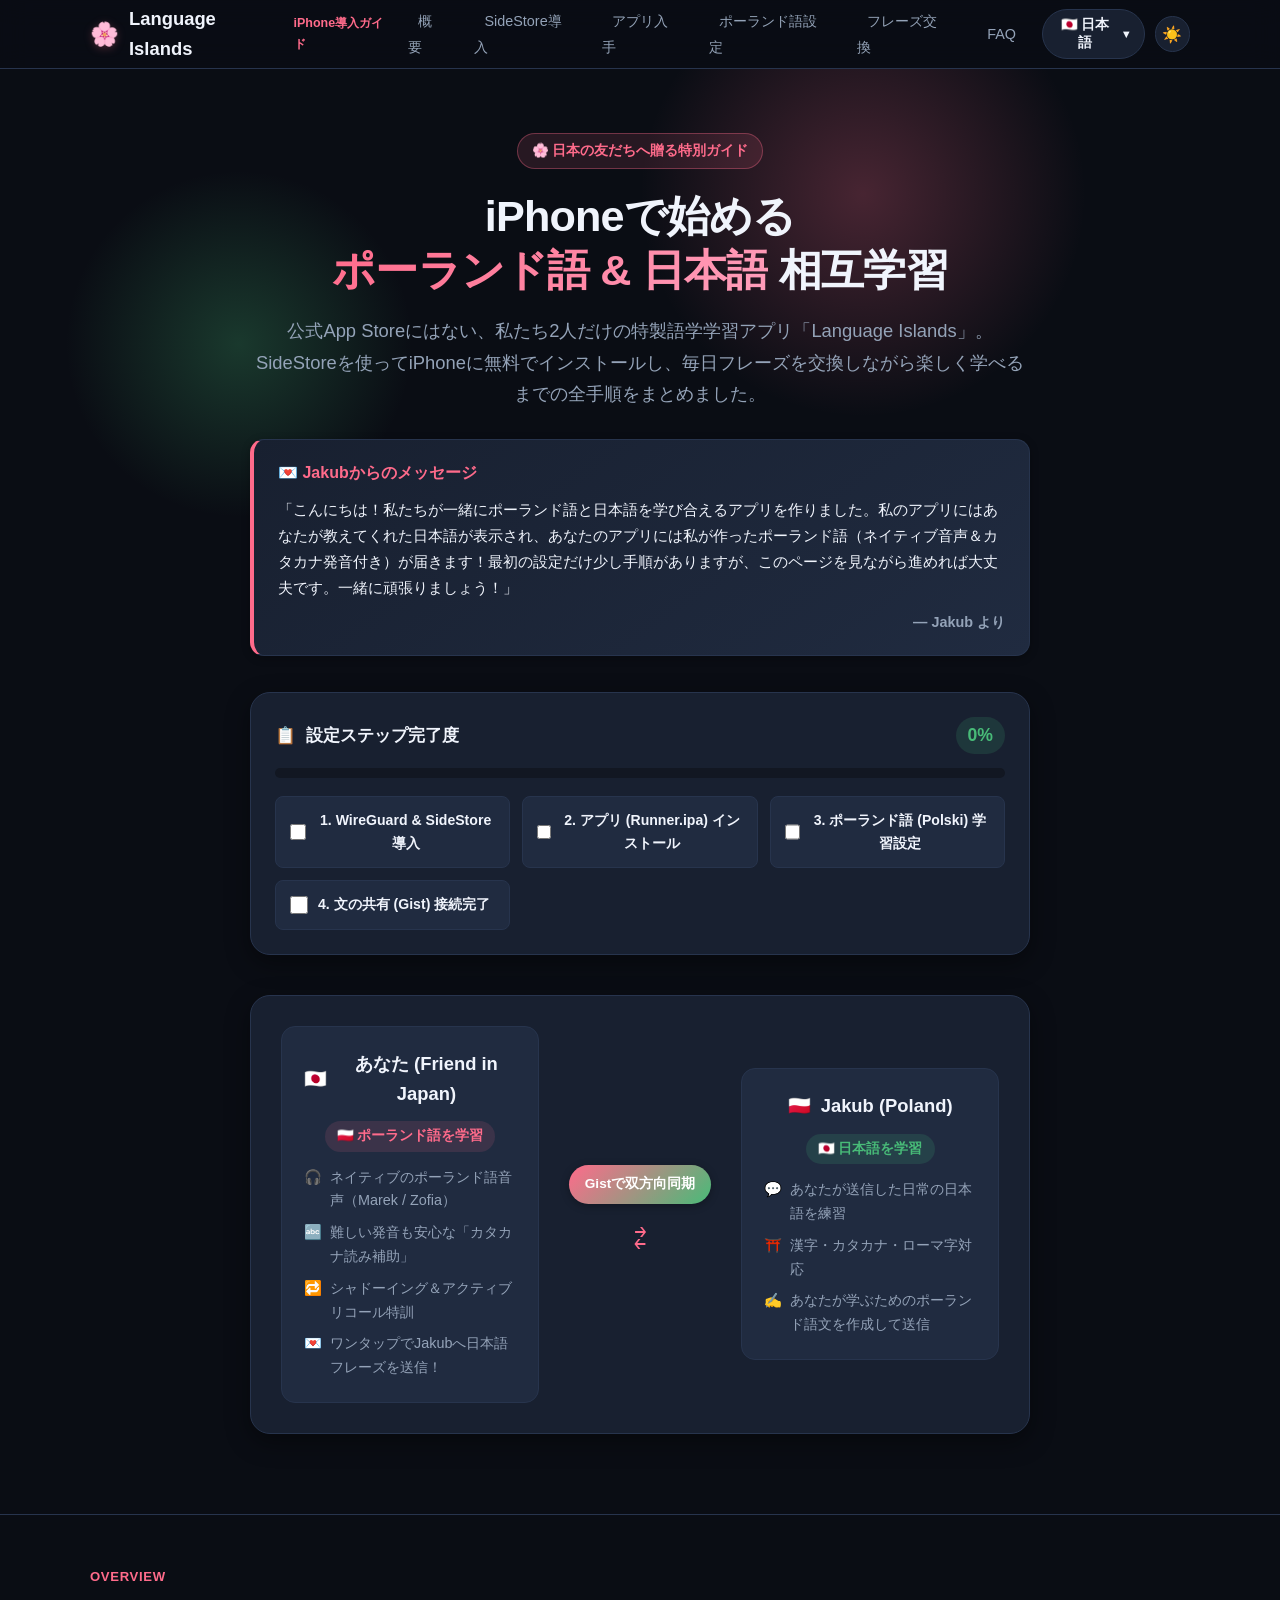
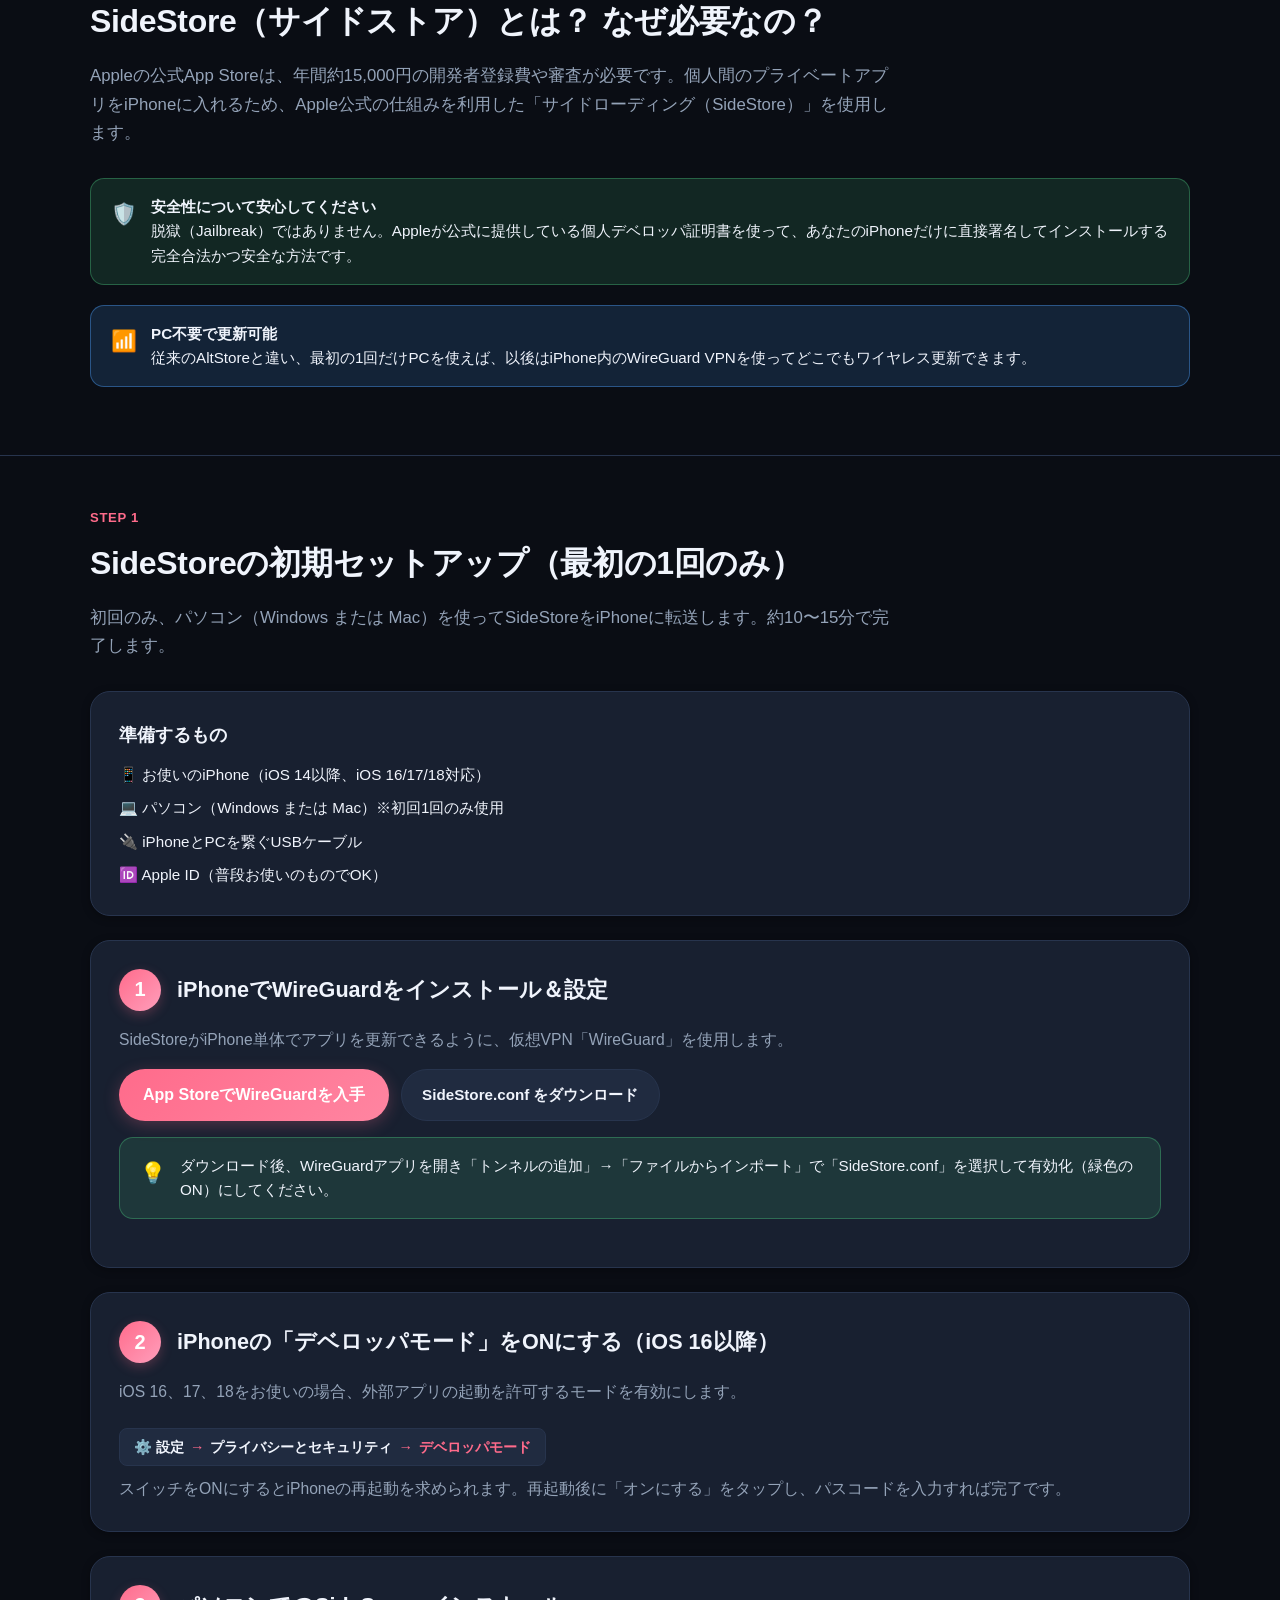
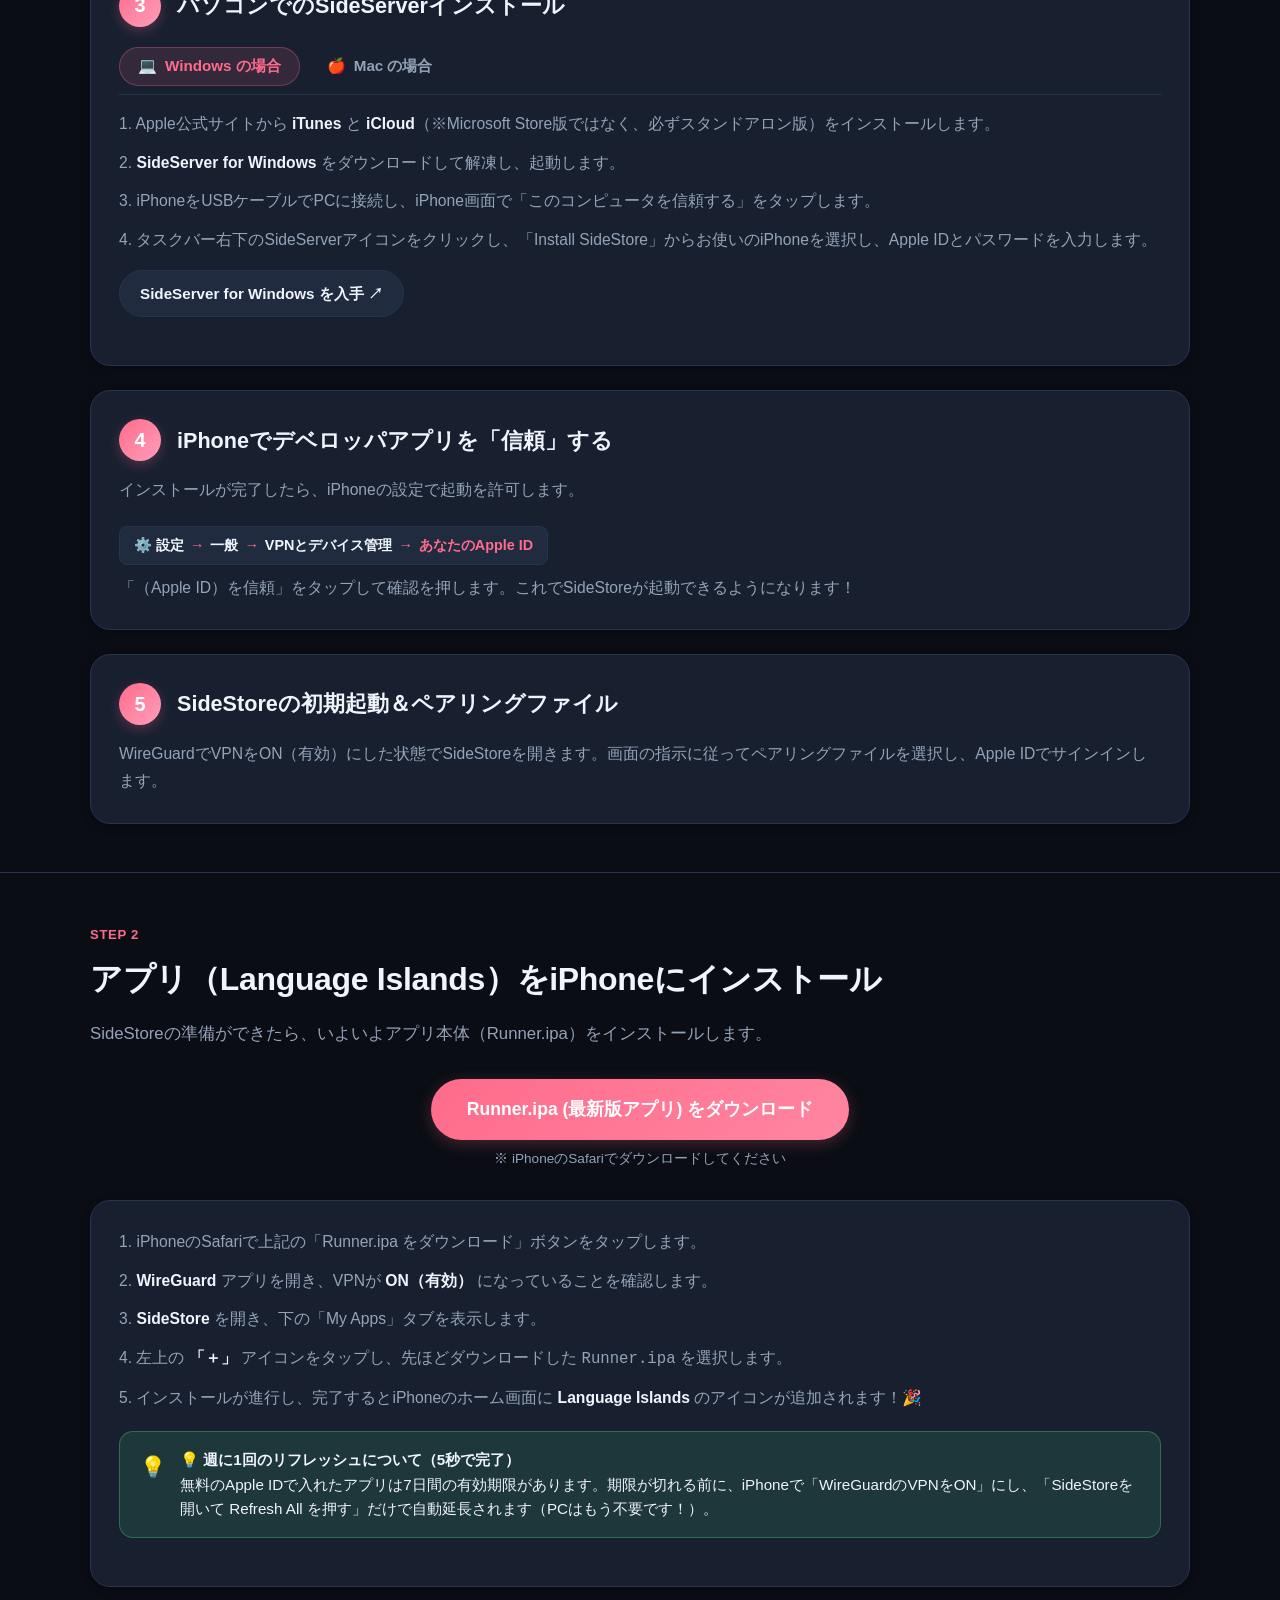
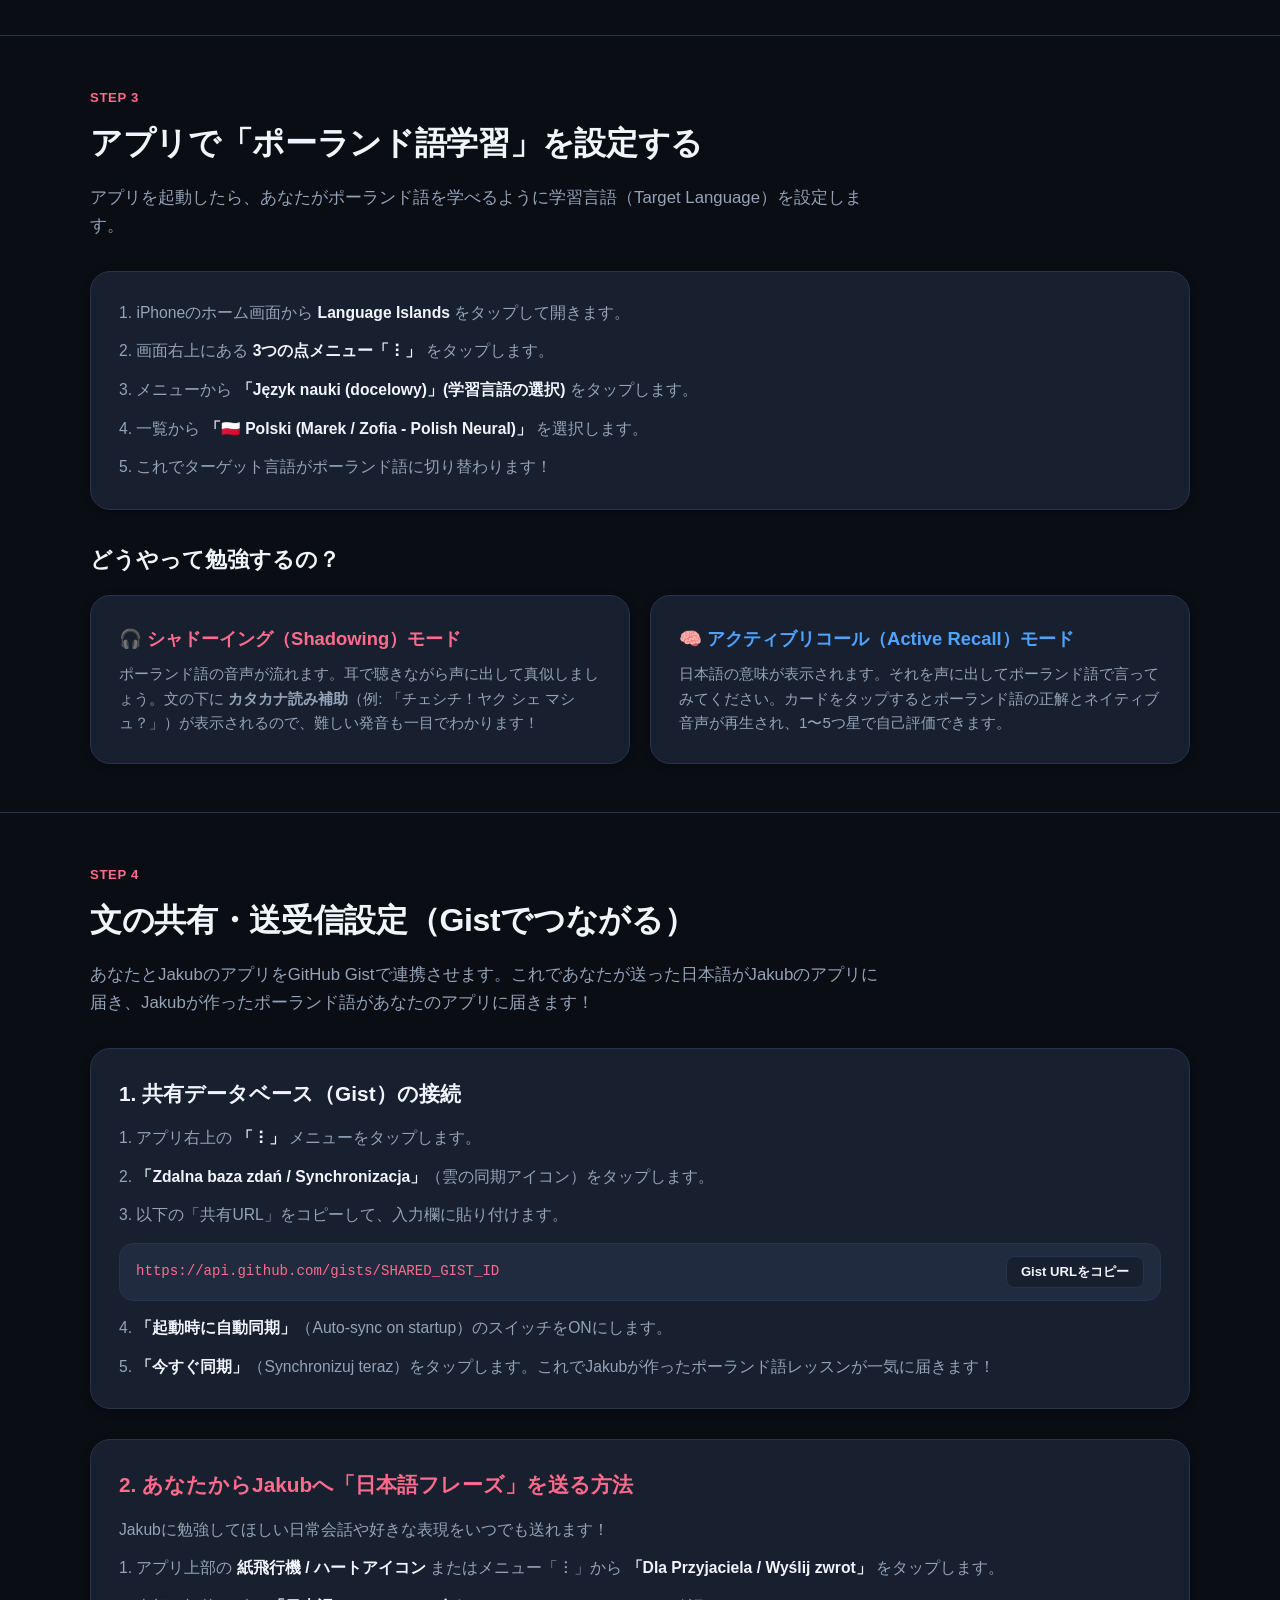
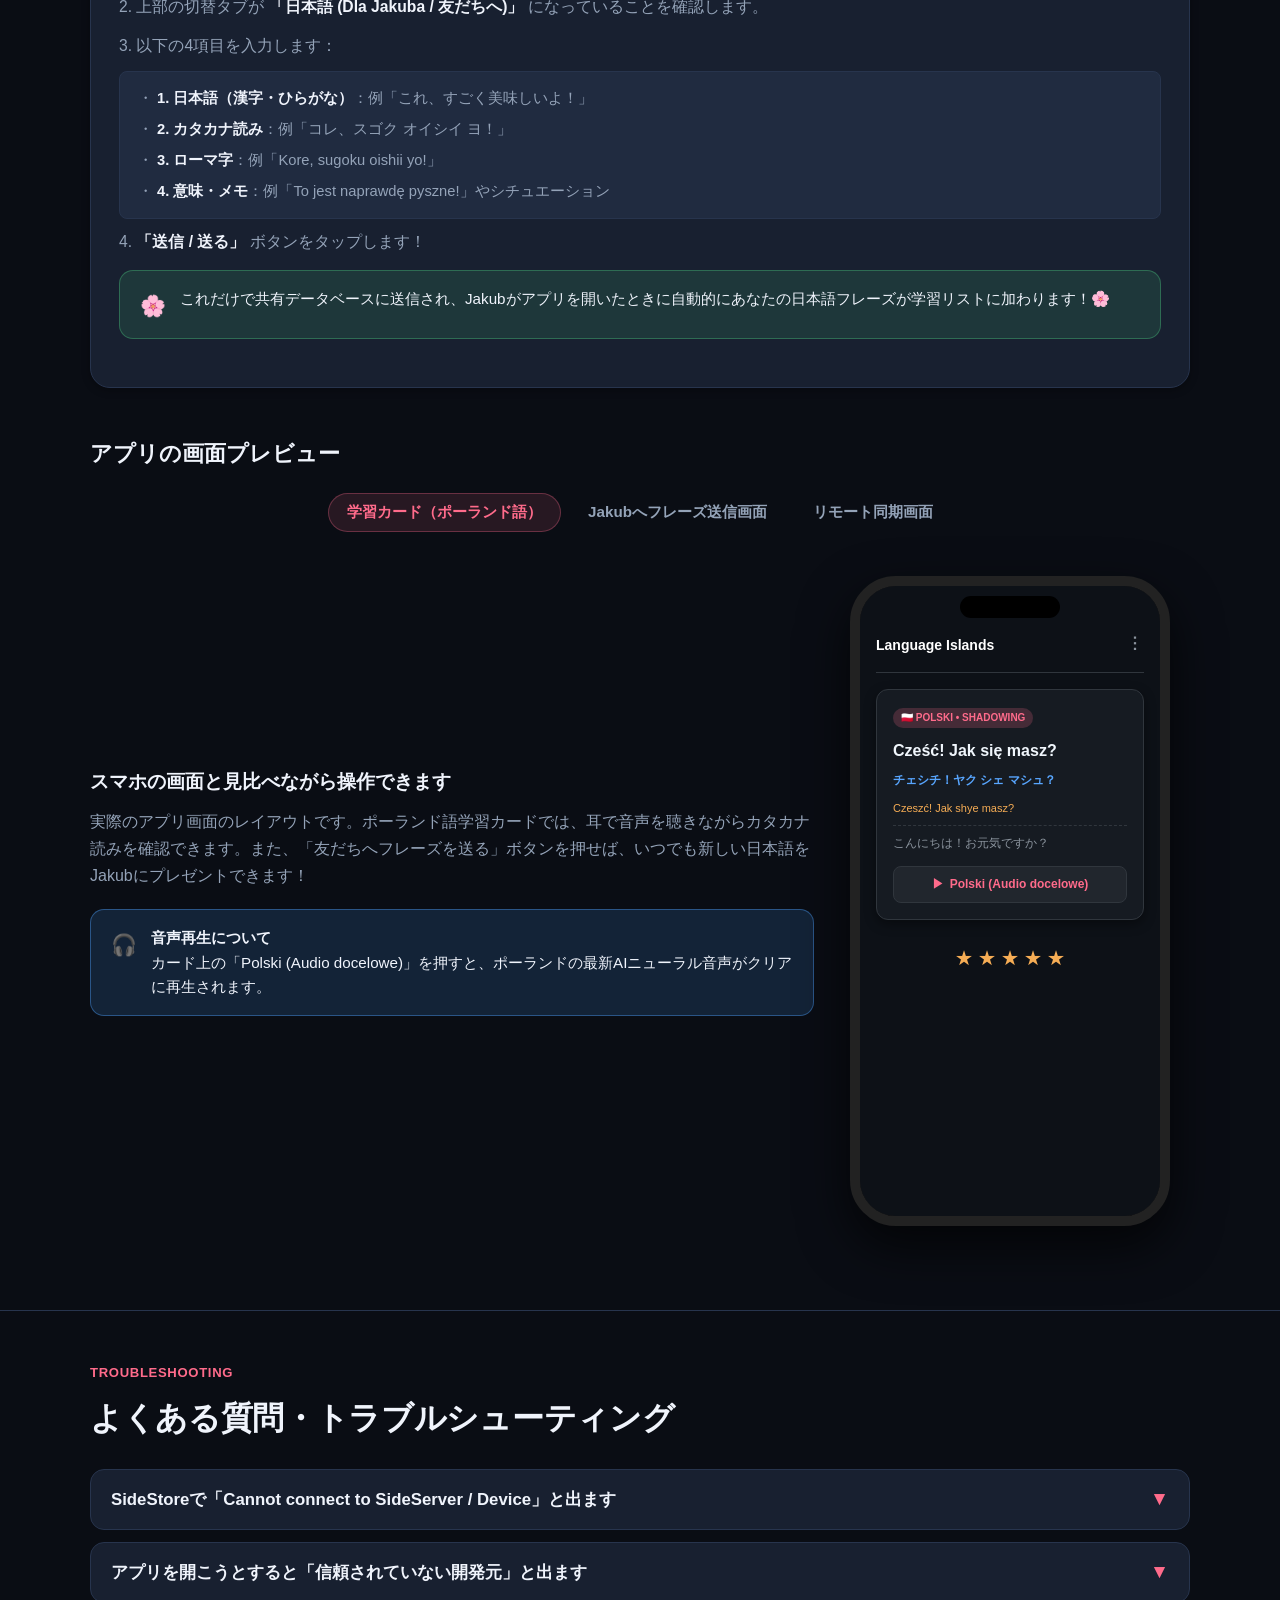
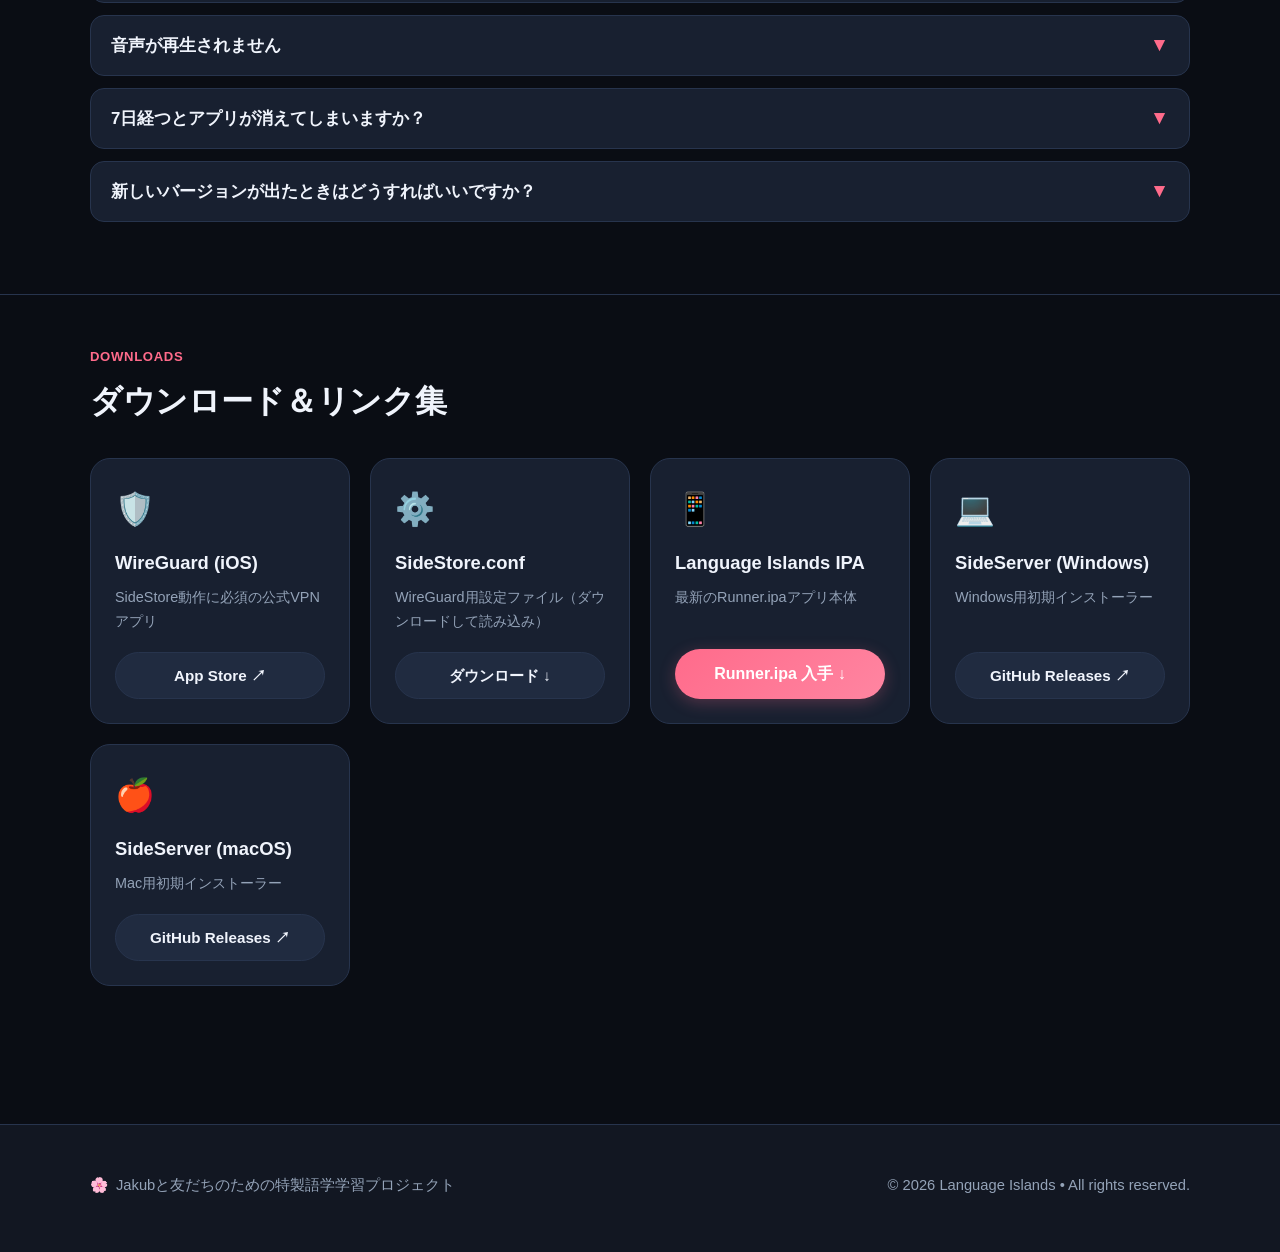
==== index.html @ 3892afa1 "docs: strona GitHub Pages z instrukcja iPhone i SideStore" ====
<!DOCTYPE html>
<html lang="ja" data-theme="dark">
<head>
  <meta charset="UTF-8">
  <meta name="viewport" content="width=device-width, initial-scale=1.0, maximum-scale=5.0">
  <title>Language Islands • iPhone Installation & Language Exchange Guide</title>
  <meta name="description" content="Guide for installing Language Islands on iPhone via SideStore, configuring Polish learning mode, and exchanging daily phrases between Japan and Poland.">
  <meta name="apple-mobile-web-app-capable" content="yes">
  <meta name="apple-mobile-web-app-status-bar-style" content="black-translucent">
  <meta name="theme-color" content="#0a0d14">
  <link rel="icon" href="data:image/svg+xml,<svg xmlns=%22http://www.w3.org/2000/svg%22 viewBox=%220 0 100 100%22><text y=%22.9em%22 font-size=%2290%22>🌸</text></svg>">
  <link rel="stylesheet" href="styles.css">
</head>
<body>

  <!-- Top Sticky Navigation Bar -->
  <header class="navbar">
    <div class="container nav-container">
      <a href="#" class="nav-brand">
        <span class="brand-icon">🌸</span>
        <span data-i18n="navBrand">Language Islands</span>
        <span class="brand-sub" data-i18n="navSub">iPhone導入ガイド</span>
      </a>

      <!-- Desktop Nav Links -->
      <nav>
        <ul class="nav-links" id="navLinks">
          <li><a href="#overview" data-i18n="navWhy">概要</a></li>
          <li><a href="#sidestore" data-i18n="navSideStore">SideStore導入</a></li>
          <li><a href="#app-install" data-i18n="navAppInstall">アプリ入手</a></li>
          <li><a href="#polish-config" data-i18n="navPolishConfig">ポーランド語設定</a></li>
          <li><a href="#exchange" data-i18n="navExchange">フレーズ交換</a></li>
          <li><a href="#faq" data-i18n="navFaq">FAQ</a></li>
        </ul>
      </nav>

      <!-- Language & Theme Controls -->
      <div class="nav-controls">
        <div class="lang-selector">
          <button class="lang-btn" id="langBtn" aria-label="Select Language">
            <span id="currentLangLabel">🇯🇵 日本語</span>
            <span style="font-size: 0.7rem;">▼</span>
          </button>
          <ul class="lang-dropdown" id="langDropdown">
            <li><button type="button" class="lang-opt selected" data-lang="ja">🇯🇵 日本語</button></li>
            <li><button type="button" class="lang-opt" data-lang="en">🇬🇧 English</button></li>
            <li><button type="button" class="lang-opt" data-lang="pl">🇵🇱 Polski</button></li>
          </ul>
        </div>

        <button class="theme-btn" id="themeToggle" aria-label="Toggle Dark / Light Theme" title="Switch Theme">
          ☀️
        </button>

        <button class="mobile-nav-toggle" id="mobileNavToggle" aria-label="Open Navigation Menu">
          ☰
        </button>
      </div>
    </div>
  </header>

  <main>
    <!-- Hero Section -->
    <section class="hero">
      <div class="hero-glow"></div>
      <div class="hero-glow-alt"></div>
      <div class="container hero-content">
        <div class="hero-badge" data-i18n="heroBadge">
          🌸 日本の友だちへ贈る特別ガイド
        </div>
        <h1 class="hero-title" data-i18n="heroTitle">
          iPhoneで始める<br><span class="highlight">ポーランド語 & 日本語</span> 相互学習
        </h1>
        <p class="hero-description" data-i18n="heroDesc">
          公式App Storeにはない、私たち2人だけの特製語学学習アプリ「Language Islands」。SideStoreを使ってiPhoneに無料でインストールし、毎日フレーズを交換しながら楽しく学べるまでの全手順をまとめました。
        </p>

        <!-- Personal Greeting Letter -->
        <div class="personal-letter">
          <div class="letter-header" data-i18n="letterHeader">
            💌 Jakubからのメッセージ
          </div>
          <div class="letter-body" data-i18n="letterBody">
            「こんにちは！私たちが一緒にポーランド語と日本語を学び合えるアプリを作りました。私のアプリにはあなたが教えてくれた日本語が表示され、あなたのアプリには私が作ったポーランド語（ネイティブ音声＆カタカナ発音付き）が届きます！最初の設定だけ少し手順がありますが、このページを見ながら進めれば大丈夫です。一緒に頑張りましょう！」
          </div>
          <div class="letter-sign" data-i18n="letterSign">
            — Jakub より
          </div>
        </div>

        <!-- Interactive Setup Checklist Progress -->
        <div class="progress-card">
          <div class="progress-header">
            <div class="progress-title">
              <span>📋</span>
              <span data-i18n="progressTitle">設定ステップ完了度</span>
            </div>
            <div class="progress-pct" id="progressPct">0%</div>
          </div>
          <div class="progress-track">
            <div class="progress-bar" id="progressBar"></div>
          </div>
          <div class="checklist">
            <label class="checklist-item">
              <input type="checkbox" id="check1">
              <span class="checklist-label" data-i18n="step1Check">1. WireGuard & SideStore 導入</span>
            </label>
            <label class="checklist-item">
              <input type="checkbox" id="check2">
              <span class="checklist-label" data-i18n="step2Check">2. アプリ (Runner.ipa) インストール</span>
            </label>
            <label class="checklist-item">
              <input type="checkbox" id="check3">
              <span class="checklist-label" data-i18n="step3Check">3. ポーランド語 (Polski) 学習設定</span>
            </label>
            <label class="checklist-item">
              <input type="checkbox" id="check4">
              <span class="checklist-label" data-i18n="step4Check">4. 文の共有 (Gist) 接続完了</span>
            </label>
          </div>
        </div>

        <!-- Two-Way Architecture Diagram -->
        <div class="two-way-box">
          <div class="two-way-side">
            <div class="side-header">
              <span>🇯🇵</span>
              <span data-i18n="twoWayFriendTitle">あなた (Friend in Japan)</span>
            </div>
            <div class="side-target" data-i18n="twoWayFriendTarget">🇵🇱 ポーランド語を学習</div>
            <ul class="side-features">
              <li><span>🎧</span> <span data-i18n="twoWayFriendF1">ネイティブのポーランド語音声（Marek / Zofia）</span></li>
              <li><span>🔤</span> <span data-i18n="twoWayFriendF2">難しい発音も安心な「カタカナ読み補助」</span></li>
              <li><span>🔁</span> <span data-i18n="twoWayFriendF3">シャドーイング＆アクティブリコール特訓</span></li>
              <li><span>💌</span> <span data-i18n="twoWayFriendF4">ワンタップでJakubへ日本語フレーズを送信！</span></li>
            </ul>
          </div>

          <div class="two-way-center">
            <div class="sync-badge" data-i18n="twoWayCenterBadge">Gistで双方向同期</div>
            <div class="sync-arrow">⇄</div>
          </div>

          <div class="two-way-side">
            <div class="side-header">
              <span>🇵🇱</span>
              <span data-i18n="twoWayJakubTitle">Jakub (Poland)</span>
            </div>
            <div class="side-target green" data-i18n="twoWayJakubTarget">🇯🇵 日本語を学習</div>
            <ul class="side-features">
              <li><span>💬</span> <span data-i18n="twoWayJakubF1">あなたが送信した日常の日本語を練習</span></li>
              <li><span>⛩️</span> <span data-i18n="twoWayJakubF2">漢字・カタカナ・ローマ字対応</span></li>
              <li><span>✍️</span> <span data-i18n="twoWayJakubF3">あなたが学ぶためのポーランド語文を作成して送信</span></li>
            </ul>
          </div>
        </div>
      </div>
    </section>

    <!-- Section 1: Overview & Why SideStore -->
    <section class="guide-section" id="overview">
      <div class="container">
        <div class="section-tag" data-i18n="sec1Tag">OVERVIEW</div>
        <h2 class="section-title" data-i18n="sec1Title">SideStore（サイドストア）とは？ なぜ必要なの？</h2>
        <p class="section-intro" data-i18n="sec1Desc">
          Appleの公式App Storeは、年間約15,000円の開発者登録費や審査が必要です。個人間のプライベートアプリをiPhoneに入れるため、Apple公式の仕組みを利用した「サイドローディング（SideStore）」を使用します。
        </p>

        <div class="callout callout-tip">
          <div class="callout-icon">🛡️</div>
          <div>
            <strong data-i18n="sec1SafeTitle">安全性について安心してください</strong><br>
            <span data-i18n="sec1SafeBody">脱獄（Jailbreak）ではありません。Appleが公式に提供している個人デベロッパ証明書を使って、あなたのiPhoneだけに直接署名してインストールする完全合法かつ安全な方法です。</span>
          </div>
        </div>

        <div class="callout callout-note">
          <div class="callout-icon">📶</div>
          <div>
            <strong data-i18n="sec1Feature1Title">PC不要で更新可能</strong><br>
            <span data-i18n="sec1Feature1Desc">従来のAltStoreと違い、最初の1回だけPCを使えば、以後はiPhone内のWireGuard VPNを使ってどこでもワイヤレス更新できます。</span>
          </div>
        </div>
      </div>
    </section>

    <!-- Section 2: Step 1 - SideStore Installation -->
    <section class="guide-section" id="sidestore">
      <div class="container">
        <div class="section-tag" data-i18n="sec2Tag">STEP 1</div>
        <h2 class="section-title" data-i18n="sec2Title">SideStoreの初期セットアップ（最初の1回のみ）</h2>
        <p class="section-intro" data-i18n="sec2Desc">
          初回のみ、パソコン（Windows または Mac）を使ってSideStoreをiPhoneに転送します。約10〜15分で完了します。
        </p>

        <!-- Prerequisites -->
        <div class="step-card" style="margin-bottom: 24px;">
          <h3 style="font-size: 1.15rem; margin-bottom: 12px;" data-i18n="prepTitle">準備するもの</h3>
          <ul style="list-style: none; display: flex; flex-direction: column; gap: 8px; font-size: 0.95rem;">
            <li>📱 <span data-i18n="prepItem1">お使いのiPhone（iOS 14以降、iOS 16/17/18対応）</span></li>
            <li>💻 <span data-i18n="prepItem2">パソコン（Windows または Mac）※初回1回のみ使用</span></li>
            <li>🔌 <span data-i18n="prepItem3">iPhoneとPCを繋ぐUSBケーブル</span></li>
            <li>🆔 <span data-i18n="prepItem4">Apple ID（普段お使いのものでOK）</span></li>
          </ul>
        </div>

        <div class="steps-stack">
          <!-- Step 1.1: WireGuard -->
          <div class="step-card">
            <div class="step-card-header">
              <div class="step-number">1</div>
              <div class="step-card-title" data-i18n="step11Title">iPhoneでWireGuardをインストール＆設定</div>
            </div>
            <div class="step-card-body">
              <p data-i18n="step11Desc">SideStoreがiPhone単体でアプリを更新できるように、仮想VPN「WireGuard」を使用します。</p>
              
              <div class="btn-group">
                <a href="https://apps.apple.com/app/wireguard/id1451114298" target="_blank" rel="noopener" class="btn-primary" data-i18n="wireguardAppStoreBtn">
                  App StoreでWireGuardを入手 ↗
                </a>
                <a href="https://github.com/SideStore/SideStore/releases/latest/download/SideStore.conf" download class="btn-secondary" data-i18n="downloadConfBtn">
                  SideStore.conf をダウンロード ↓
                </a>
              </div>

              <div class="callout callout-tip" style="margin-top: 14px;">
                <div class="callout-icon">💡</div>
                <div data-i18n="wireguardNote">
                  ダウンロード後、WireGuardアプリを開き「トンネルの追加」→「ファイルからインポート」で「SideStore.conf」を選択して有効化（緑色のON）にしてください。
                </div>
              </div>
            </div>
          </div>

          <!-- Step 1.2: Developer Mode -->
          <div class="step-card">
            <div class="step-card-header">
              <div class="step-number">2</div>
              <div class="step-card-title" data-i18n="step12Title">iPhoneの「デベロッパモード」をONにする（iOS 16以降）</div>
            </div>
            <div class="step-card-body">
              <p data-i18n="step12Desc">iOS 16、17、18をお使いの場合、外部アプリの起動を許可するモードを有効にします。</p>
              <div class="ios-path">
                <span>⚙️ 設定</span>
                <span class="arrow">→</span>
                <span>プライバシーとセキュリティ</span>
                <span class="arrow">→</span>
                <span style="color: var(--sakura);">デベロッパモード</span>
              </div>
              <p data-i18n="devModeNote">スイッチをONにするとiPhoneの再起動を求められます。再起動後に「オンにする」をタップし、パスコードを入力すれば完了です。</p>
            </div>
          </div>

          <!-- Step 1.3: SideServer on PC/Mac -->
          <div class="step-card">
            <div class="step-card-header">
              <div class="step-number">3</div>
              <div class="step-card-title" data-i18n="step13Title">パソコンでのSideServerインストール</div>
            </div>
            <div class="step-card-body">
              <div class="tab-container">
                <div class="tab-nav">
                  <button class="tab-btn active" data-tab="tabWin">
                    💻 <span data-i18n="winTab">Windows の場合</span>
                  </button>
                  <button class="tab-btn" data-tab="tabMac">
                    🍎 <span data-i18n="macTab">Mac の場合</span>
                  </button>
                </div>

                <!-- Windows Instructions -->
                <div class="tab-content active" id="tabWin">
                  <p data-i18n="winStep1">1. Apple公式サイトから <strong>iTunes</strong> と <strong>iCloud</strong>（※Microsoft Store版ではなく、必ずスタンドアロン版）をインストールします。</p>
                  <p data-i18n="winStep2">2. <strong>SideServer for Windows</strong> をダウンロードして解凍し、起動します。</p>
                  <p data-i18n="winStep3">3. iPhoneをUSBケーブルでPCに接続し、iPhone画面で「このコンピュータを信頼する」をタップします。</p>
                  <p data-i18n="winStep4">4. タスクバー右下のSideServerアイコンをクリックし、「Install SideStore」からお使いのiPhoneを選択し、Apple IDとパスワードを入力します。</p>
                  
                  <div class="btn-group">
                    <a href="https://github.com/SideStore/SideServer-Windows/releases/latest" target="_blank" rel="noopener" class="btn-secondary">
                      SideServer for Windows を入手 ↗
                    </a>
                  </div>
                </div>

                <!-- Mac Instructions -->
                <div class="tab-content" id="tabMac">
                  <p data-i18n="macStep1">1. <strong>SideServer for macOS</strong> をダウンロードし、「アプリケーション」フォルダへ移動します。</p>
                  <p data-i18n="macStep2">2. SideServerを起動し、メニューバーのアイコンをクリックします。</p>
                  <p data-i18n="macStep3">3. iPhoneをケーブルでMacに接続し、Finderで「信頼」をクリックします。</p>
                  <p data-i18n="macStep4">4. SideServerメニューから「Install SideStore」を選択し、Apple IDを入力します。</p>

                  <div class="btn-group">
                    <a href="https://github.com/SideStore/SideServer/releases/latest" target="_blank" rel="noopener" class="btn-secondary">
                      SideServer for macOS を入手 ↗
                    </a>
                  </div>
                </div>
              </div>
            </div>
          </div>

          <!-- Step 1.4: Trust Developer Certificate -->
          <div class="step-card">
            <div class="step-card-header">
              <div class="step-number">4</div>
              <div class="step-card-title" data-i18n="step14Title">iPhoneでデベロッパアプリを「信頼」する</div>
            </div>
            <div class="step-card-body">
              <p>インストールが完了したら、iPhoneの設定で起動を許可します。</p>
              <div class="ios-path">
                <span>⚙️ 設定</span>
                <span class="arrow">→</span>
                <span>一般</span>
                <span class="arrow">→</span>
                <span>VPNとデバイス管理</span>
                <span class="arrow">→</span>
                <span style="color: var(--sakura);">あなたのApple ID</span>
              </div>
              <p data-i18n="trustNote">「（Apple ID）を信頼」をタップして確認を押します。これでSideStoreが起動できるようになります！</p>
            </div>
          </div>

          <!-- Step 1.5: First Launch & Pairing File -->
          <div class="step-card">
            <div class="step-card-header">
              <div class="step-number">5</div>
              <div class="step-card-title" data-i18n="step15Title">SideStoreの初期起動＆ペアリングファイル</div>
            </div>
            <div class="step-card-body">
              <p data-i18n="step15Desc">WireGuardでVPNをON（有効）にした状態でSideStoreを開きます。画面の指示に従ってペアリングファイルを選択し、Apple IDでサインインします。</p>
            </div>
          </div>
        </div>
      </div>
    </section>

    <!-- Section 3: Step 2 - Install Language Islands App -->
    <section class="guide-section" id="app-install">
      <div class="container">
        <div class="section-tag" data-i18n="sec3Tag">STEP 2</div>
        <h2 class="section-title" data-i18n="sec3Title">アプリ（Language Islands）をiPhoneにインストール</h2>
        <p class="section-intro" data-i18n="sec3Desc">
          SideStoreの準備ができたら、いよいよアプリ本体（Runner.ipa）をインストールします。
        </p>

        <!-- Direct Download Button for IPA -->
        <div style="text-align: center; margin: 30px 0;">
          <a href="https://github.com/Sliskislimak/language_islands_app/releases/latest" target="_blank" rel="noopener" class="btn-primary" style="font-size: 1.1rem; padding: 16px 36px;" data-i18n="downloadIpaBtn">
            Runner.ipa (最新版アプリ) をダウンロード ↓
          </a>
          <p style="font-size: 0.85rem; color: var(--text-muted); margin-top: 8px;">
            ※ iPhoneのSafariでダウンロードしてください
          </p>
        </div>

        <div class="step-card">
          <div class="step-card-body">
            <p data-i18n="appInstallStep1">1. iPhoneのSafariで上記の「Runner.ipa をダウンロード」ボタンをタップします。</p>
            <p data-i18n="appInstallStep2">2. <strong>WireGuard</strong> アプリを開き、VPNが <strong>ON（有効）</strong> になっていることを確認します。</p>
            <p data-i18n="appInstallStep3">3. <strong>SideStore</strong> を開き、下の「My Apps」タブを表示します。</p>
            <p data-i18n="appInstallStep4">4. 左上の <strong>「＋」</strong> アイコンをタップし、先ほどダウンロードした <code>Runner.ipa</code> を選択します。</p>
            <p data-i18n="appInstallStep5">5. インストールが進行し、完了するとiPhoneのホーム画面に <strong>Language Islands</strong> のアイコンが追加されます！🎉</p>

            <div class="callout callout-tip" style="margin-top: 20px;">
              <div class="callout-icon">💡</div>
              <div>
                <strong data-i18n="weeklyRefreshTitle">💡 週に1回のリフレッシュについて（5秒で完了）</strong><br>
                <span data-i18n="weeklyRefreshDesc">無料のApple IDで入れたアプリは7日間の有効期限があります。期限が切れる前に、iPhoneで「WireGuardのVPNをON」にし、「SideStoreを開いて Refresh All を押す」だけで自動延長されます（PCはもう不要です！）。</span>
              </div>
            </div>
          </div>
        </div>
      </div>
    </section>

    <!-- Section 4: Step 3 - Configure Polish Learning -->
    <section class="guide-section" id="polish-config">
      <div class="container">
        <div class="section-tag" data-i18n="sec4Tag">STEP 3</div>
        <h2 class="section-title" data-i18n="sec4Title">アプリで「ポーランド語学習」を設定する</h2>
        <p class="section-intro" data-i18n="sec4Desc">
          アプリを起動したら、あなたがポーランド語を学べるように学習言語（Target Language）を設定します。
        </p>

        <div class="step-card" style="margin-bottom: 24px;">
          <div class="step-card-body">
            <p data-i18n="polishStep1">1. iPhoneのホーム画面から <strong>Language Islands</strong> をタップして開きます。</p>
            <p data-i18n="polishStep2">2. 画面右上にある <strong>3つの点メニュー「︙」</strong> をタップします。</p>
            <p data-i18n="polishStep3">3. メニューから <strong>「Język nauki (docelowy)」(学習言語の選択)</strong> をタップします。</p>
            <p data-i18n="polishStep4">4. 一覧から <strong>「🇵🇱 Polski (Marek / Zofia - Polish Neural)」</strong> を選択します。</p>
            <p data-i18n="polishStep5">5. これでターゲット言語がポーランド語に切り替わります！</p>
          </div>
        </div>

        <h3 style="font-size: 1.4rem; font-weight: 700; margin: 32px 0 16px;" data-i18n="practiceHowToTitle">どうやって勉強するの？</h3>
        <div style="display: grid; grid-template-columns: repeat(auto-fit, minmax(280px, 1fr)); gap: 20px;">
          <div class="step-card">
            <h4 style="font-size: 1.15rem; margin-bottom: 8px; color: var(--sakura);" data-i18n="shadowingTitle">
              🎧 シャドーイング（Shadowing）モード
            </h4>
            <p style="font-size: 0.95rem; color: var(--text-muted); line-height: 1.6;" data-i18n="shadowingDesc">
              ポーランド語の音声が流れます。耳で聴きながら声に出して真似しましょう。文の下に <strong>カタカナ読み補助</strong>（例: 「チェシチ！ヤク シェ マシュ？」）が表示されるので、難しい発音も一目でわかります！
            </p>
          </div>

          <div class="step-card">
            <h4 style="font-size: 1.15rem; margin-bottom: 8px; color: var(--fuji-blue);" data-i18n="recallTitle">
              🧠 アクティブリコール（Active Recall）モード
            </h4>
            <p style="font-size: 0.95rem; color: var(--text-muted); line-height: 1.6;" data-i18n="recallDesc">
              日本語の意味が表示されます。それを声に出してポーランド語で言ってみてください。カードをタップするとポーランド語の正解とネイティブ音声が再生され、1〜5つ星で自己評価できます。
            </p>
          </div>
        </div>
      </div>
    </section>

    <!-- Section 5: Step 4 - Exchanging Sentences via Gist -->
    <section class="guide-section" id="exchange">
      <div class="container">
        <div class="section-tag" data-i18n="sec5Tag">STEP 4</div>
        <h2 class="section-title" data-i18n="sec5Title">文の共有・送受信設定（Gistでつながる）</h2>
        <p class="section-intro" data-i18n="sec5Desc">
          あなたとJakubのアプリをGitHub Gistで連携させます。これであなたが送った日本語がJakubのアプリに届き、Jakubが作ったポーランド語があなたのアプリに届きます！
        </p>

        <!-- Subsection 1: Connect Gist -->
        <div class="step-card" style="margin-bottom: 30px;">
          <h3 style="font-size: 1.3rem; margin-bottom: 14px;" data-i18n="syncSetupTitle">1. 共有データベース（Gist）の接続</h3>
          <div class="step-card-body">
            <p data-i18n="syncStep1">1. アプリ右上の <strong>「︙」</strong> メニューをタップします。</p>
            <p data-i18n="syncStep2">2. <strong>「Zdalna baza zdań / Synchronizacja」</strong>（雲の同期アイコン）をタップします。</p>
            <p data-i18n="syncStep3">3. 以下の「共有URL」をコピーして、入力欄に貼り付けます。</p>

            <div class="copy-box">
              <span class="copy-text" id="gistUrlText">https://api.github.com/gists/SHARED_GIST_ID</span>
              <button class="copy-btn" data-copy="https://api.github.com/gists/SHARED_GIST_ID" data-i18n="copyGistBtn">
                Gist URLをコピー
              </button>
            </div>

            <p data-i18n="syncStep4">4. <strong>「起動時に自動同期」</strong>（Auto-sync on startup）のスイッチをONにします。</p>
            <p data-i18n="syncStep5">5. <strong>「今すぐ同期」</strong>（Synchronizuj teraz）をタップします。これでJakubが作ったポーランド語レッスンが一気に届きます！</p>
          </div>
        </div>

        <!-- Subsection 2: How to send sentences to Jakub -->
        <div class="step-card">
          <h3 style="font-size: 1.3rem; margin-bottom: 14px; color: var(--sakura);" data-i18n="sendPhraseTitle">
            2. あなたからJakubへ「日本語フレーズ」を送る方法
          </h3>
          <div class="step-card-body">
            <p data-i18n="sendIntro">Jakubに勉強してほしい日常会話や好きな表現をいつでも送れます！</p>
            <p data-i18n="sendStep1">1. アプリ上部の <strong>紙飛行機 / ハートアイコン</strong> またはメニュー「︙」から <strong>「Dla Przyjaciela / Wyślij zwrot」</strong> をタップします。</p>
            <p data-i18n="sendStep2">2. 上部の切替タブが <strong>「日本語 (Dla Jakuba / 友だちへ)」</strong> になっていることを確認します。</p>
            <p data-i18n="sendStep3">3. 以下の4項目を入力します：</p>
            
            <div style="background-color: var(--bg-surface-elevated); padding: 14px 18px; border-radius: var(--radius-sm); margin: 10px 0; border: 1px solid var(--border-color); display: flex; flex-direction: column; gap: 6px; font-size: 0.92rem;">
              <span data-i18n="sendF1">• <strong>1. 日本語（漢字・ひらがな）</strong>：例「これ、すごく美味しいよ！」</span>
              <span data-i18n="sendF2">• <strong>2. カタカナ読み</strong>：例「コレ、スゴク オイシイ ヨ！」</span>
              <span data-i18n="sendF3">• <strong>3. ローマ字</strong>：例「Kore, sugoku oishii yo!」</span>
              <span data-i18n="sendF4">• <strong>4. 意味・メモ</strong>：例「To jest naprawdę pyszne!」やシチュエーション</span>
            </div>

            <p data-i18n="sendStep4">4. <strong>「送信 / 送る」</strong> ボタンをタップします！</p>
            
            <div class="callout callout-tip" style="margin-top: 14px;">
              <div class="callout-icon">🌸</div>
              <div data-i18n="sendResult">
                これだけで共有データベースに送信され、Jakubがアプリを開いたときに自動的にあなたの日本語フレーズが学習リストに加わります！🌸
              </div>
            </div>
          </div>
        </div>

        <!-- Interactive Screen Mockups -->
        <div style="margin-top: 48px;">
          <h3 style="font-size: 1.4rem; font-weight: 700; margin-bottom: 20px;" data-i18n="mockupTitle">アプリの画面プレビュー</h3>
          
          <div class="tab-nav" style="border: none; justify-content: center; margin-bottom: 20px;">
            <button class="tab-btn mockup-tab-btn active" data-mockup="screen1" data-i18n="mockTab1">
              学習カード（ポーランド語）
            </button>
            <button class="tab-btn mockup-tab-btn" data-mockup="screen2" data-i18n="mockTab2">
              Jakubへフレーズ送信画面
            </button>
            <button class="tab-btn mockup-tab-btn" data-mockup="screen3" data-i18n="mockTab3">
              リモート同期画面
            </button>
          </div>

          <div class="mockup-wrapper">
            <div>
              <h4 style="font-size: 1.2rem; margin-bottom: 10px;">スマホの画面と見比べながら操作できます</h4>
              <p style="color: var(--text-muted); line-height: 1.7; margin-bottom: 16px;">
                実際のアプリ画面のレイアウトです。ポーランド語学習カードでは、耳で音声を聴きながらカタカナ読みを確認できます。また、「友だちへフレーズを送る」ボタンを押せば、いつでも新しい日本語をJakubにプレゼントできます！
              </p>
              <div class="callout callout-note">
                <div class="callout-icon">🎧</div>
                <div>
                  <strong>音声再生について</strong><br>
                  カード上の「Polski (Audio docelowe)」を押すと、ポーランドの最新AIニューラル音声がクリアに再生されます。
                </div>
              </div>
            </div>

            <!-- Realistic iPhone Frame -->
            <div class="iphone-frame">
              <div class="iphone-notch"></div>
              
              <!-- Screen 1: Practice Card Mockup -->
              <div class="iphone-screen" id="mockPracticeScreen">
                <div class="mockup-app-header">
                  <div class="mockup-title">Language Islands</div>
                  <div class="mockup-menu-dots">︙</div>
                </div>

                <div class="mock-practice-card">
                  <div class="mock-badge sakura">🇵🇱 POLSKI • SHADOWING</div>
                  <div class="mock-target-text">Cześć! Jak się masz?</div>
                  <div class="mock-kana-text">チェシチ！ヤク シェ マシュ？</div>
                  <div style="font-size: 11px; color: #f6ad55; margin-bottom: 8px;">Czeszć! Jak shye masz?</div>
                  <div class="mock-source-text">
                    こんにちは！お元気ですか？
                  </div>
                  <div class="mock-audio-btn">
                    <span>▶</span> Polski (Audio docelowe)
                  </div>
                </div>

                <div style="display: flex; justify-content: center; gap: 8px; margin-top: 10px;">
                  <span style="color: #f6ad55; font-size: 18px;">★ ★ ★ ★ ★</span>
                </div>
              </div>

              <!-- Screen 2: Send to Friend Mockup -->
              <div class="iphone-screen" id="mockSendScreen" style="display: none;">
                <div class="mockup-app-header">
                  <div class="mockup-title">友だちへフレーズを送る</div>
                  <div style="font-size: 12px; color: #8b949e;">✕</div>
                </div>

                <div style="background-color: #ff6b8b; color: #fff; padding: 4px 8px; border-radius: 4px; font-size: 10px; text-align: center; margin-bottom: 12px; font-weight: bold;">
                  モード: 日本語 (Dla Jakuba)
                </div>

                <div class="mock-form-group">
                  <label class="mock-label">1. 日本語（漢字・ひらがな）</label>
                  <input type="text" class="mock-input" value="これ、すごく美味しいよ！" readonly>
                </div>

                <div class="mock-form-group">
                  <label class="mock-label">2. カタカナ読み</label>
                  <input type="text" class="mock-input" value="コレ、スゴク オイシイ ヨ！" readonly>
                </div>

                <div class="mock-form-group">
                  <label class="mock-label">3. ローマ字</label>
                  <input type="text" class="mock-input" value="Kore, sugoku oishii yo!" readonly>
                </div>

                <div class="mock-form-group">
                  <label class="mock-label">4. 意味・メモ</label>
                  <input type="text" class="mock-input" value="To jest naprawdę pyszne!" readonly>
                </div>

                <button class="mock-send-btn">
                  送信 / 送る ✉️
                </button>
              </div>

              <!-- Screen 3: Remote Sync Mockup -->
              <div class="iphone-screen" id="mockSyncScreen" style="display: none;">
                <div class="mockup-app-header">
                  <div class="mockup-title">Zdalna Baza Zdań (同期)</div>
                  <div style="font-size: 12px; color: #8b949e;">✕</div>
                </div>

                <div class="mock-form-group">
                  <label class="mock-label">Adres URL bazy danych / JSON</label>
                  <input type="text" class="mock-input" value="https://api.github.com/gists/..." readonly>
                </div>

                <div style="display: flex; justify-content: space-between; align-items: center; margin: 16px 0 10px;">
                  <span style="font-size: 11px; color: #c9d1d9;">起動時に自動同期</span>
                  <span style="background-color: #238636; color: #fff; padding: 2px 8px; border-radius: 10px; font-size: 10px;">ON</span>
                </div>

                <button class="mock-send-btn" style="background: #238636;">
                  Synchronizuj teraz (同期) 🔄
                </button>
              </div>
            </div>
          </div>
        </div>
      </div>
    </section>

    <!-- Section 6: FAQ & Troubleshooting -->
    <section class="guide-section" id="faq">
      <div class="container">
        <div class="section-tag">TROUBLESHOOTING</div>
        <h2 class="section-title" data-i18n="faqTitle">よくある質問・トラブルシューティング</h2>

        <div class="faq-list">
          <!-- FAQ 1 -->
          <div class="faq-item">
            <button class="faq-question">
              <span data-i18n="faqQ1">SideStoreで「Cannot connect to SideServer / Device」と出ます</span>
              <span class="faq-icon">▼</span>
            </button>
            <div class="faq-answer" data-i18n="faqA1">
              WireGuardアプリを開き、VPNが有効（緑色のスイッチON）になっていることを確認してください。VPNが切れているとSideStoreは動作しません。
            </div>
          </div>

          <!-- FAQ 2 -->
          <div class="faq-item">
            <button class="faq-question">
              <span data-i18n="faqQ2">アプリを開こうとすると「信頼されていない開発元」と出ます</span>
              <span class="faq-icon">▼</span>
            </button>
            <div class="faq-answer" data-i18n="faqA2">
              iPhoneの「設定」→「一般」→「VPNとデバイス管理」を開き、あなたのApple IDをタップして「信頼」を押してください。
            </div>
          </div>

          <!-- FAQ 3 -->
          <div class="faq-item">
            <button class="faq-question">
              <span data-i18n="faqQ3">音声が再生されません</span>
              <span class="faq-icon">▼</span>
            </button>
            <div class="faq-answer" data-i18n="faqA3">
              iPhone本体の左側面にある着信/消音スイッチ（マナーモード）が消音（オレンジ色）になっていないか、音量がゼロになっていないか確認してください。
            </div>
          </div>

          <!-- FAQ 4 -->
          <div class="faq-item">
            <button class="faq-question">
              <span data-i18n="faqQ4">7日経つとアプリが消えてしまいますか？</span>
              <span class="faq-icon">▼</span>
            </button>
            <div class="faq-answer" data-i18n="faqA4">
              消えません！学習データや送った文もすべてiPhone内に安全に残ります。WireGuardをONにしてSideStoreで「Refresh All」を押せば、いつでもすぐに復活します。
            </div>
          </div>

          <!-- FAQ 5 -->
          <div class="faq-item">
            <button class="faq-question">
              <span data-i18n="faqQ5">新しいバージョンが出たときはどうすればいいですか？</span>
              <span class="faq-icon">▼</span>
            </button>
            <div class="faq-answer" data-i18n="faqA5">
              新しい「Runner.ipa」をダウンロードし、SideStoreの「＋」ボタンから追加で読み込むだけです。これまでのデータは消えずにそのままアップデートされます。
            </div>
          </div>
        </div>
      </div>
    </section>

    <!-- Section 7: Resource Hub -->
    <section class="guide-section">
      <div class="container">
        <div class="section-tag">DOWNLOADS</div>
        <h2 class="section-title" data-i18n="resourceTitle">ダウンロード＆リンク集</h2>

        <div class="resource-grid">
          <!-- WireGuard -->
          <div class="resource-card">
            <div>
              <div class="resource-icon">🛡️</div>
              <div class="resource-title" data-i18n="resWireguardTitle">WireGuard (iOS)</div>
              <div class="resource-desc" data-i18n="resWireguardDesc">SideStore動作に必須の公式VPNアプリ</div>
            </div>
            <a href="https://apps.apple.com/app/wireguard/id1451114298" target="_blank" rel="noopener" class="btn-secondary">
              App Store ↗
            </a>
          </div>

          <!-- SideStore.conf -->
          <div class="resource-card">
            <div>
              <div class="resource-icon">⚙️</div>
              <div class="resource-title" data-i18n="resConfTitle">SideStore.conf</div>
              <div class="resource-desc" data-i18n="resConfDesc">WireGuard用設定ファイル（ダウンロードして読み込み）</div>
            </div>
            <a href="https://github.com/SideStore/SideStore/releases/latest/download/SideStore.conf" download class="btn-secondary">
              ダウンロード ↓
            </a>
          </div>

          <!-- Language Islands IPA -->
          <div class="resource-card">
            <div>
              <div class="resource-icon">📱</div>
              <div class="resource-title" data-i18n="resAppTitle">Language Islands IPA</div>
              <div class="resource-desc" data-i18n="resAppDesc">最新のRunner.ipaアプリ本体</div>
            </div>
            <a href="https://github.com/Sliskislimak/language_islands_app/releases/latest" target="_blank" rel="noopener" class="btn-primary">
              Runner.ipa 入手 ↓
            </a>
          </div>

          <!-- SideServer Windows -->
          <div class="resource-card">
            <div>
              <div class="resource-icon">💻</div>
              <div class="resource-title" data-i18n="resSideServerWin">SideServer (Windows)</div>
              <div class="resource-desc" data-i18n="resSideServerWinDesc">Windows用初期インストーラー</div>
            </div>
            <a href="https://github.com/SideStore/SideServer-Windows/releases/latest" target="_blank" rel="noopener" class="btn-secondary">
              GitHub Releases ↗
            </a>
          </div>

          <!-- SideServer Mac -->
          <div class="resource-card">
            <div>
              <div class="resource-icon">🍎</div>
              <div class="resource-title" data-i18n="resSideServerMac">SideServer (macOS)</div>
              <div class="resource-desc" data-i18n="resSideServerMacDesc">Mac用初期インストーラー</div>
            </div>
            <a href="https://github.com/SideStore/SideServer/releases/latest" target="_blank" rel="noopener" class="btn-secondary">
              GitHub Releases ↗
            </a>
          </div>
        </div>
      </div>
    </section>
  </main>

  <!-- Footer -->
  <footer class="footer">
    <div class="container">
      <div class="footer-content">
        <div class="footer-copy">
          <span>🌸</span>
          <span data-i18n="footerNote">Jakubと友だちのための特製語学学習プロジェクト</span>
        </div>
        <div>
          <span data-i18n="footerCopy">© 2026 Language Islands • All rights reserved.</span>
        </div>
      </div>
    </div>
  </footer>

  <script src="app.js"></script>
</body>
</html>
---- styles.css ----
:root {
  --bg-primary: #0a0d14;
  --bg-secondary: #121722;
  --bg-surface: #182030;
  --bg-surface-elevated: #202b40;
  --border-color: #27344d;
  --border-hover: #3d5175;
  
  --text-main: #f0f4fc;
  --text-muted: #94a3b8;
  --text-faint: #64748b;
  
  --sakura: #ff6b8b;
  --sakura-hover: #ff85a1;
  --sakura-glow: rgba(255, 107, 139, 0.25);
  --sakura-bg: rgba(255, 107, 139, 0.12);
  
  --matcha: #48bb78;
  --matcha-bg: rgba(72, 187, 120, 0.15);
  --matcha-glow: rgba(72, 187, 120, 0.25);
  
  --fuji-blue: #4da3ff;
  --fuji-blue-bg: rgba(77, 163, 255, 0.15);
  
  --amber: #f6ad55;
  --amber-bg: rgba(246, 173, 85, 0.15);
  
  --radius-sm: 8px;
  --radius-md: 14px;
  --radius-lg: 20px;
  --radius-full: 9999px;
  
  --shadow-sm: 0 2px 8px rgba(0, 0, 0, 0.3);
  --shadow-md: 0 8px 24px rgba(0, 0, 0, 0.4);
  --shadow-lg: 0 16px 40px rgba(0, 0, 0, 0.5);
  
  --font-sans: -apple-system, BlinkMacSystemFont, "Hiragino Sans", "Hiragino Kaku Gothic ProN", "Yu Gothic", "Meiryo", "Segoe UI", Roboto, sans-serif;
  --font-mono: SFMono-Regular, Menlo, Monaco, Consolas, "Liberation Mono", "Courier New", monospace;
  
  --transition-fast: 0.15s ease;
  --transition-normal: 0.25s ease;
}

[data-theme="light"] {
  --bg-primary: #f8fafc;
  --bg-secondary: #f1f5f9;
  --bg-surface: #ffffff;
  --bg-surface-elevated: #f8fafc;
  --border-color: #e2e8f0;
  --border-hover: #cbd5e1;
  
  --text-main: #0f172a;
  --text-muted: #64748b;
  --text-faint: #94a3b8;
  
  --sakura: #e11d48;
  --sakura-hover: #f43f5e;
  --sakura-glow: rgba(225, 29, 72, 0.2);
  --sakura-bg: rgba(225, 29, 72, 0.08);
  
  --matcha: #16a34a;
  --matcha-bg: rgba(22, 163, 74, 0.1);
  --matcha-glow: rgba(22, 163, 74, 0.2);
  
  --fuji-blue: #0284c7;
  --fuji-blue-bg: rgba(2, 132, 199, 0.1);
  
  --amber: #d97706;
  --amber-bg: rgba(217, 119, 6, 0.1);
  
  --shadow-sm: 0 1px 3px rgba(0, 0, 0, 0.05);
  --shadow-md: 0 4px 16px rgba(0, 0, 0, 0.08);
  --shadow-lg: 0 12px 30px rgba(0, 0, 0, 0.12);
}

* {
  box-sizing: border-box;
  margin: 0;
  padding: 0;
}

html {
  scroll-behavior: smooth;
  font-size: 16px;
}

body {
  font-family: var(--font-sans);
  background-color: var(--bg-primary);
  color: var(--text-main);
  line-height: 1.65;
  -webkit-font-smoothing: antialiased;
  -moz-osx-font-smoothing: grayscale;
  overflow-x: hidden;
  transition: background-color var(--transition-normal), color var(--transition-normal);
}

/* Base Container & Grid */
.container {
  max-width: 1140px;
  margin: 0 auto;
  padding: 0 20px;
}

/* Top Navigation Bar */
.navbar {
  position: sticky;
  top: 0;
  z-index: 100;
  background-color: rgba(10, 13, 20, 0.85);
  backdrop-filter: blur(14px);
  -webkit-backdrop-filter: blur(14px);
  border-bottom: 1px solid var(--border-color);
  transition: background-color var(--transition-normal), border-color var(--transition-normal);
}

[data-theme="light"] .navbar {
  background-color: rgba(248, 250, 252, 0.9);
}

.nav-container {
  display: flex;
  align-items: center;
  justify-content: space-between;
  height: 68px;
  gap: 16px;
}

.nav-brand {
  display: flex;
  align-items: center;
  gap: 10px;
  text-decoration: none;
  color: var(--text-main);
  font-weight: 700;
  font-size: 1.15rem;
}

.brand-icon {
  font-size: 1.45rem;
  display: inline-flex;
  align-items: center;
  justify-content: center;
  filter: drop-shadow(0 2px 4px var(--sakura-glow));
}

.brand-sub {
  font-size: 0.78rem;
  color: var(--sakura);
  font-weight: 600;
  margin-left: 4px;
}

.nav-links {
  display: flex;
  align-items: center;
  gap: 20px;
  list-style: none;
}

.nav-links a {
  text-decoration: none;
  color: var(--text-muted);
  font-size: 0.9rem;
  font-weight: 500;
  transition: color var(--transition-fast);
  padding: 6px 10px;
  border-radius: var(--radius-sm);
}

.nav-links a:hover,
.nav-links a.active {
  color: var(--sakura);
  background-color: var(--sakura-bg);
}

.nav-controls {
  display: flex;
  align-items: center;
  gap: 10px;
}

/* Language Selector Dropdown */
.lang-selector {
  position: relative;
}

.lang-btn {
  display: flex;
  align-items: center;
  gap: 6px;
  background-color: var(--bg-surface);
  border: 1px solid var(--border-color);
  color: var(--text-main);
  font-family: inherit;
  font-size: 0.85rem;
  font-weight: 600;
  padding: 6px 12px;
  border-radius: var(--radius-full);
  cursor: pointer;
  transition: all var(--transition-fast);
}

.lang-btn:hover {
  border-color: var(--sakura);
}

.lang-dropdown {
  position: absolute;
  top: calc(100% + 8px);
  right: 0;
  background-color: var(--bg-surface-elevated);
  border: 1px solid var(--border-color);
  border-radius: var(--radius-md);
  box-shadow: var(--shadow-md);
  padding: 6px;
  list-style: none;
  min-width: 140px;
  display: none;
  flex-direction: column;
  z-index: 110;
}

.lang-dropdown.open {
  display: flex;
}

.lang-dropdown button {
  display: flex;
  align-items: center;
  gap: 8px;
  width: 100%;
  padding: 8px 12px;
  border: none;
  background: transparent;
  color: var(--text-main);
  font-size: 0.88rem;
  text-align: left;
  border-radius: var(--radius-sm);
  cursor: pointer;
  transition: background-color var(--transition-fast);
}

.lang-dropdown button:hover,
.lang-dropdown button.selected {
  background-color: var(--sakura-bg);
  color: var(--sakura);
  font-weight: 600;
}

/* Theme Toggle Button */
.theme-btn {
  background-color: var(--bg-surface);
  border: 1px solid var(--border-color);
  color: var(--text-muted);
  width: 36px;
  height: 36px;
  border-radius: var(--radius-full);
  display: flex;
  align-items: center;
  justify-content: center;
  cursor: pointer;
  transition: all var(--transition-fast);
  font-size: 1rem;
}

.theme-btn:hover {
  color: var(--text-main);
  border-color: var(--border-hover);
}

/* Mobile Menu Toggle */
.mobile-nav-toggle {
  display: none;
  background: none;
  border: none;
  color: var(--text-main);
  font-size: 1.5rem;
  cursor: pointer;
}

/* Hero Section */
.hero {
  padding: 64px 0 40px;
  position: relative;
  overflow: hidden;
}

.hero-glow {
  position: absolute;
  top: -100px;
  right: 15%;
  width: 450px;
  height: 450px;
  background: radial-gradient(circle, var(--sakura-glow) 0%, rgba(255, 107, 139, 0) 70%);
  pointer-events: none;
  z-index: 0;
}

.hero-glow-alt {
  position: absolute;
  top: 100px;
  left: 5%;
  width: 350px;
  height: 350px;
  background: radial-gradient(circle, var(--matcha-glow) 0%, rgba(72, 187, 120, 0) 70%);
  pointer-events: none;
  z-index: 0;
}

.hero-content {
  position: relative;
  z-index: 1;
  text-align: center;
  max-width: 820px;
  margin: 0 auto;
}

.hero-badge {
  display: inline-flex;
  align-items: center;
  gap: 8px;
  background-color: var(--sakura-bg);
  border: 1px solid rgba(255, 107, 139, 0.35);
  color: var(--sakura);
  padding: 6px 14px;
  border-radius: var(--radius-full);
  font-size: 0.85rem;
  font-weight: 600;
  margin-bottom: 20px;
  animation: pulse-badge 2s infinite ease-in-out;
}

@keyframes pulse-badge {
  0%, 100% { transform: scale(1); }
  50% { transform: scale(1.03); }
}

.hero-title {
  font-size: 2.7rem;
  font-weight: 800;
  line-height: 1.25;
  margin-bottom: 18px;
  letter-spacing: -0.02em;
}

.hero-title .highlight {
  background: linear-gradient(135deg, var(--sakura) 0%, #ff9ebb 100%);
  -webkit-background-clip: text;
  -webkit-text-fill-color: transparent;
}

.hero-description {
  font-size: 1.15rem;
  color: var(--text-muted);
  line-height: 1.7;
  margin-bottom: 30px;
}

/* Personal Letter Callout */
.personal-letter {
  background: linear-gradient(145deg, var(--bg-surface), var(--bg-surface-elevated));
  border: 1px solid var(--border-color);
  border-left: 4px solid var(--sakura);
  border-radius: var(--radius-md);
  padding: 20px 24px;
  margin: 28px 0 36px;
  text-align: left;
  box-shadow: var(--shadow-sm);
}

.letter-header {
  display: flex;
  align-items: center;
  gap: 10px;
  font-weight: 700;
  font-size: 1rem;
  color: var(--sakura);
  margin-bottom: 10px;
}

.letter-body {
  font-size: 0.96rem;
  color: var(--text-main);
  line-height: 1.7;
}

.letter-sign {
  margin-top: 10px;
  font-weight: 600;
  color: var(--text-muted);
  font-size: 0.9rem;
  text-align: right;
}

/* Interactive Progress Card */
.progress-card {
  background-color: var(--bg-surface);
  border: 1px solid var(--border-color);
  border-radius: var(--radius-lg);
  padding: 24px;
  margin: 32px 0;
  box-shadow: var(--shadow-md);
}

.progress-header {
  display: flex;
  justify-content: space-between;
  align-items: center;
  margin-bottom: 14px;
}

.progress-title {
  display: flex;
  align-items: center;
  gap: 10px;
  font-size: 1.05rem;
  font-weight: 700;
}

.progress-pct {
  font-weight: 700;
  font-size: 1.1rem;
  color: var(--matcha);
  background-color: var(--matcha-bg);
  padding: 4px 12px;
  border-radius: var(--radius-full);
}

.progress-track {
  width: 100%;
  height: 10px;
  background-color: var(--bg-secondary);
  border-radius: var(--radius-full);
  overflow: hidden;
  margin-bottom: 18px;
}

.progress-bar {
  height: 100%;
  width: 0%;
  background: linear-gradient(90deg, var(--sakura) 0%, var(--matcha) 100%);
  border-radius: var(--radius-full);
  transition: width 0.4s ease;
}

.checklist {
  display: grid;
  grid-template-columns: repeat(auto-fit, minmax(230px, 1fr));
  gap: 12px;
}

.checklist-item {
  display: flex;
  align-items: center;
  gap: 10px;
  background-color: var(--bg-surface-elevated);
  border: 1px solid var(--border-color);
  padding: 12px 14px;
  border-radius: var(--radius-sm);
  cursor: pointer;
  user-select: none;
  transition: all var(--transition-fast);
}

.checklist-item:hover {
  border-color: var(--sakura);
}

.checklist-item.completed {
  border-color: var(--matcha);
  background-color: var(--matcha-bg);
}

.checklist-item input[type="checkbox"] {
  width: 18px;
  height: 18px;
  accent-color: var(--matcha);
  cursor: pointer;
}

.checklist-label {
  font-size: 0.88rem;
  font-weight: 600;
  color: var(--text-main);
}

/* Two-Way Learning Flowchart / Architecture */
.two-way-box {
  display: grid;
  grid-template-columns: 1fr auto 1fr;
  gap: 20px;
  align-items: center;
  background-color: var(--bg-surface);
  border: 1px solid var(--border-color);
  border-radius: var(--radius-lg);
  padding: 30px;
  margin: 40px 0;
  box-shadow: var(--shadow-md);
}

.two-way-side {
  background-color: var(--bg-surface-elevated);
  border: 1px solid var(--border-color);
  border-radius: var(--radius-md);
  padding: 22px;
  text-align: center;
}

.side-header {
  display: flex;
  align-items: center;
  justify-content: center;
  gap: 10px;
  font-size: 1.15rem;
  font-weight: 700;
  margin-bottom: 12px;
}

.side-target {
  display: inline-block;
  background-color: var(--sakura-bg);
  color: var(--sakura);
  font-size: 0.85rem;
  font-weight: 600;
  padding: 4px 12px;
  border-radius: var(--radius-full);
  margin-bottom: 14px;
}

.side-target.green {
  background-color: var(--matcha-bg);
  color: var(--matcha);
}

.side-features {
  list-style: none;
  font-size: 0.9rem;
  color: var(--text-muted);
  text-align: left;
  display: flex;
  flex-direction: column;
  gap: 8px;
}

.side-features li {
  display: flex;
  align-items: flex-start;
  gap: 8px;
}

.two-way-center {
  display: flex;
  flex-direction: column;
  align-items: center;
  gap: 12px;
  padding: 10px;
}

.sync-badge {
  background: linear-gradient(135deg, var(--sakura), var(--matcha));
  color: #fff;
  padding: 8px 16px;
  border-radius: var(--radius-full);
  font-size: 0.85rem;
  font-weight: 700;
  box-shadow: var(--shadow-sm);
  white-space: nowrap;
}

.sync-arrow {
  font-size: 1.8rem;
  color: var(--sakura);
  animation: bounce-horizontal 2s infinite ease-in-out;
}

@keyframes bounce-horizontal {
  0%, 100% { transform: translateY(0); }
  50% { transform: translateY(-4px); }
}

/* Main Content Sections */
.guide-section {
  padding: 48px 0;
  border-top: 1px solid var(--border-color);
}

.section-tag {
  display: inline-flex;
  align-items: center;
  gap: 6px;
  font-size: 0.82rem;
  font-weight: 700;
  text-transform: uppercase;
  letter-spacing: 0.05em;
  color: var(--sakura);
  margin-bottom: 8px;
}

.section-title {
  font-size: 2rem;
  font-weight: 800;
  margin-bottom: 14px;
  letter-spacing: -0.01em;
}

.section-intro {
  font-size: 1.05rem;
  color: var(--text-muted);
  max-width: 800px;
  line-height: 1.7;
  margin-bottom: 30px;
}

/* Callout Alerts */
.callout {
  padding: 16px 20px;
  border-radius: var(--radius-md);
  margin: 20px 0;
  display: flex;
  align-items: flex-start;
  gap: 14px;
  font-size: 0.95rem;
  line-height: 1.6;
}

.callout-icon {
  font-size: 1.3rem;
  flex-shrink: 0;
  margin-top: 2px;
}

.callout-tip {
  background-color: var(--matcha-bg);
  border: 1px solid rgba(72, 187, 120, 0.4);
  color: var(--text-main);
}

.callout-tip .callout-icon {
  color: var(--matcha);
}

.callout-important {
  background-color: var(--sakura-bg);
  border: 1px solid rgba(255, 107, 139, 0.4);
  color: var(--text-main);
}

.callout-important .callout-icon {
  color: var(--sakura);
}

.callout-note {
  background-color: var(--fuji-blue-bg);
  border: 1px solid rgba(77, 163, 255, 0.4);
  color: var(--text-main);
}

.callout-note .callout-icon {
  color: var(--fuji-blue);
}

.callout-warning {
  background-color: var(--amber-bg);
  border: 1px solid rgba(246, 173, 85, 0.4);
  color: var(--text-main);
}

.callout-warning .callout-icon {
  color: var(--amber);
}

/* Step Cards */
.steps-stack {
  display: flex;
  flex-direction: column;
  gap: 24px;
}

.step-card {
  background-color: var(--bg-surface);
  border: 1px solid var(--border-color);
  border-radius: var(--radius-lg);
  padding: 28px;
  box-shadow: var(--shadow-sm);
  transition: border-color var(--transition-fast), transform var(--transition-fast);
}

.step-card:hover {
  border-color: var(--border-hover);
}

.step-card-header {
  display: flex;
  align-items: center;
  gap: 16px;
  margin-bottom: 16px;
}

.step-number {
  width: 42px;
  height: 42px;
  border-radius: var(--radius-full);
  background: linear-gradient(135deg, var(--sakura), #ff9ebb);
  color: #fff;
  display: flex;
  align-items: center;
  justify-content: center;
  font-weight: 800;
  font-size: 1.25rem;
  flex-shrink: 0;
  box-shadow: 0 4px 12px var(--sakura-glow);
}

.step-number.green {
  background: linear-gradient(135deg, var(--matcha), #68d391);
  box-shadow: 0 4px 12px var(--matcha-glow);
}

.step-card-title {
  font-size: 1.35rem;
  font-weight: 700;
}

.step-card-body {
  font-size: 0.98rem;
  color: var(--text-muted);
  line-height: 1.7;
}

.step-card-body p {
  margin-bottom: 12px;
}

.step-card-body p:last-child {
  margin-bottom: 0;
}

.step-card-body strong {
  color: var(--text-main);
}

/* Path Pill / iOS Navigation Breadcrumb */
.ios-path {
  display: inline-flex;
  flex-wrap: wrap;
  align-items: center;
  gap: 6px;
  background-color: var(--bg-surface-elevated);
  border: 1px solid var(--border-color);
  padding: 6px 14px;
  border-radius: var(--radius-sm);
  font-size: 0.9rem;
  font-weight: 600;
  color: var(--text-main);
  margin: 10px 0;
}

.ios-path .arrow {
  color: var(--sakura);
  font-weight: bold;
}

/* Tabs System (Windows / Mac) */
.tab-container {
  margin: 20px 0;
}

.tab-nav {
  display: flex;
  gap: 8px;
  border-bottom: 1px solid var(--border-color);
  padding-bottom: 8px;
  margin-bottom: 16px;
}

.tab-btn {
  background: transparent;
  border: 1px solid transparent;
  color: var(--text-muted);
  font-family: inherit;
  font-size: 0.95rem;
  font-weight: 600;
  padding: 8px 18px;
  border-radius: var(--radius-full);
  cursor: pointer;
  display: flex;
  align-items: center;
  gap: 8px;
  transition: all var(--transition-fast);
}

.tab-btn:hover {
  color: var(--text-main);
  background-color: var(--bg-surface-elevated);
}

.tab-btn.active {
  color: var(--sakura);
  background-color: var(--sakura-bg);
  border-color: rgba(255, 107, 139, 0.3);
}

.tab-content {
  display: none;
}

.tab-content.active {
  display: block;
}

/* Code / Copy Box */
.copy-box {
  background-color: var(--bg-surface-elevated);
  border: 1px solid var(--border-color);
  border-radius: var(--radius-md);
  padding: 12px 16px;
  display: flex;
  align-items: center;
  justify-content: space-between;
  gap: 12px;
  margin: 14px 0;
}

.copy-text {
  font-family: var(--font-mono);
  font-size: 0.88rem;
  color: var(--sakura);
  word-break: break-all;
}

.copy-btn {
  background-color: var(--bg-surface);
  border: 1px solid var(--border-color);
  color: var(--text-main);
  font-family: inherit;
  font-size: 0.82rem;
  font-weight: 600;
  padding: 6px 14px;
  border-radius: var(--radius-sm);
  cursor: pointer;
  flex-shrink: 0;
  display: flex;
  align-items: center;
  gap: 6px;
  transition: all var(--transition-fast);
}

.copy-btn:hover {
  border-color: var(--sakura);
  color: var(--sakura);
}

.copy-btn.copied {
  background-color: var(--matcha);
  border-color: var(--matcha);
  color: #fff;
}

/* Action Buttons */
.btn-primary {
  display: inline-flex;
  align-items: center;
  justify-content: center;
  gap: 10px;
  background: linear-gradient(135deg, var(--sakura), #ff85a1);
  color: #fff;
  text-decoration: none;
  font-weight: 700;
  font-size: 1rem;
  padding: 12px 24px;
  border-radius: var(--radius-full);
  box-shadow: 0 4px 16px var(--sakura-glow);
  transition: all var(--transition-fast);
  border: none;
  cursor: pointer;
}

.btn-primary:hover {
  transform: translateY(-2px);
  box-shadow: 0 6px 22px rgba(255, 107, 139, 0.4);
}

.btn-secondary {
  display: inline-flex;
  align-items: center;
  justify-content: center;
  gap: 10px;
  background-color: var(--bg-surface-elevated);
  border: 1px solid var(--border-color);
  color: var(--text-main);
  text-decoration: none;
  font-weight: 600;
  font-size: 0.95rem;
  padding: 10px 20px;
  border-radius: var(--radius-full);
  transition: all var(--transition-fast);
  cursor: pointer;
}

.btn-secondary:hover {
  border-color: var(--sakura);
  color: var(--sakura);
}

.btn-group {
  display: flex;
  flex-wrap: wrap;
  gap: 12px;
  margin: 16px 0;
}

/* Interactive iPhone Mockup Section */
.mockup-wrapper {
  display: grid;
  grid-template-columns: 1fr 340px;
  gap: 36px;
  align-items: center;
  margin: 36px 0;
}

@media (max-width: 900px) {
  .mockup-wrapper {
    grid-template-columns: 1fr;
    justify-items: center;
  }
}

.iphone-frame {
  width: 320px;
  height: 650px;
  background-color: #000;
  border: 10px solid #222;
  border-radius: 46px;
  box-shadow: 0 20px 50px rgba(0, 0, 0, 0.7), inset 0 0 2px rgba(255, 255, 255, 0.3);
  overflow: hidden;
  position: relative;
  display: flex;
  flex-direction: column;
}

.iphone-notch {
  position: absolute;
  top: 10px;
  left: 50%;
  transform: translateX(-50%);
  width: 100px;
  height: 22px;
  background-color: #000;
  border-radius: 20px;
  z-index: 20;
}

.iphone-screen {
  flex: 1;
  background-color: #0d1117;
  color: #fff;
  padding: 44px 16px 20px;
  display: flex;
  flex-direction: column;
  overflow-y: auto;
  font-size: 13px;
}

.mockup-app-header {
  display: flex;
  justify-content: space-between;
  align-items: center;
  padding-bottom: 12px;
  border-bottom: 1px solid #30363d;
  margin-bottom: 16px;
}

.mockup-title {
  font-weight: 700;
  font-size: 14px;
}

.mockup-menu-dots {
  color: #8b949e;
  font-size: 18px;
}

/* Practice Card Mockup */
.mock-practice-card {
  background-color: #161b22;
  border: 1px solid #30363d;
  border-radius: 12px;
  padding: 16px;
  margin-bottom: 14px;
  box-shadow: 0 4px 12px rgba(0, 0, 0, 0.4);
}

.mock-badge {
  display: inline-block;
  font-size: 10px;
  font-weight: 700;
  padding: 2px 8px;
  border-radius: 10px;
  margin-bottom: 10px;
}

.mock-badge.sakura {
  background-color: rgba(255, 107, 139, 0.2);
  color: #ff6b8b;
}

.mock-badge.blue {
  background-color: rgba(77, 163, 255, 0.2);
  color: #4da3ff;
}

.mock-target-text {
  font-size: 16px;
  font-weight: 700;
  margin-bottom: 6px;
  color: #f0f6fc;
}

.mock-kana-text {
  font-size: 12px;
  color: #58a6ff;
  margin-bottom: 8px;
  font-weight: 600;
}

.mock-source-text {
  font-size: 12px;
  color: #8b949e;
  border-top: 1px dashed #30363d;
  padding-top: 8px;
}

.mock-audio-btn {
  display: flex;
  align-items: center;
  justify-content: center;
  gap: 6px;
  background-color: #21262d;
  border: 1px solid #30363d;
  color: #ff6b8b;
  padding: 8px;
  border-radius: 8px;
  font-size: 12px;
  font-weight: 600;
  margin-top: 12px;
  cursor: pointer;
}

/* Send to Friend Mockup Form */
.mock-form-group {
  margin-bottom: 10px;
}

.mock-label {
  display: block;
  font-size: 11px;
  color: #8b949e;
  margin-bottom: 4px;
  font-weight: 600;
}

.mock-input {
  width: 100%;
  background-color: #21262d;
  border: 1px solid #30363d;
  color: #f0f6fc;
  border-radius: 6px;
  padding: 6px 10px;
  font-size: 12px;
}

.mock-send-btn {
  width: 100%;
  background: linear-gradient(135deg, #ff6b8b, #ff85a1);
  color: #fff;
  border: none;
  padding: 10px;
  border-radius: 8px;
  font-weight: 700;
  font-size: 12px;
  margin-top: 8px;
  cursor: pointer;
}

/* Accordion FAQ */
.faq-list {
  display: flex;
  flex-direction: column;
  gap: 12px;
  margin: 24px 0;
}

.faq-item {
  background-color: var(--bg-surface);
  border: 1px solid var(--border-color);
  border-radius: var(--radius-md);
  overflow: hidden;
  transition: border-color var(--transition-fast);
}

.faq-item:hover {
  border-color: var(--border-hover);
}

.faq-question {
  width: 100%;
  padding: 18px 20px;
  background: none;
  border: none;
  color: var(--text-main);
  font-family: inherit;
  font-size: 1.05rem;
  font-weight: 700;
  text-align: left;
  display: flex;
  justify-content: space-between;
  align-items: center;
  cursor: pointer;
}

.faq-icon {
  font-size: 1.2rem;
  color: var(--sakura);
  transition: transform var(--transition-fast);
}

.faq-item.open .faq-icon {
  transform: rotate(180deg);
}

.faq-answer {
  display: none;
  padding: 0 20px 20px;
  color: var(--text-muted);
  font-size: 0.96rem;
  line-height: 1.7;
}

.faq-item.open .faq-answer {
  display: block;
}

/* Resource Box Grid */
.resource-grid {
  display: grid;
  grid-template-columns: repeat(auto-fit, minmax(260px, 1fr));
  gap: 20px;
  margin: 30px 0;
}

.resource-card {
  background-color: var(--bg-surface);
  border: 1px solid var(--border-color);
  border-radius: var(--radius-lg);
  padding: 24px;
  display: flex;
  flex-direction: column;
  justify-content: space-between;
  transition: all var(--transition-fast);
}

.resource-card:hover {
  border-color: var(--sakura);
  transform: translateY(-2px);
  box-shadow: var(--shadow-md);
}

.resource-icon {
  font-size: 2rem;
  margin-bottom: 12px;
}

.resource-title {
  font-size: 1.15rem;
  font-weight: 700;
  margin-bottom: 8px;
}

.resource-desc {
  font-size: 0.9rem;
  color: var(--text-muted);
  margin-bottom: 18px;
  flex-grow: 1;
}

/* Toast Notification */
.toast-container {
  position: fixed;
  bottom: 24px;
  right: 24px;
  z-index: 1000;
  display: flex;
  flex-direction: column;
  gap: 10px;
  pointer-events: none;
}

.toast {
  background-color: var(--bg-surface-elevated);
  border: 1px solid var(--matcha);
  color: var(--text-main);
  padding: 12px 20px;
  border-radius: var(--radius-md);
  box-shadow: var(--shadow-lg);
  display: flex;
  align-items: center;
  gap: 10px;
  font-weight: 600;
  font-size: 0.92rem;
  animation: slide-up 0.3s ease forwards;
}

@keyframes slide-up {
  from { opacity: 0; transform: translateY(12px); }
  to { opacity: 1; transform: translateY(0); }
}

/* Footer */
.footer {
  border-top: 1px solid var(--border-color);
  background-color: var(--bg-secondary);
  padding: 48px 0 32px;
  margin-top: 60px;
  font-size: 0.92rem;
  color: var(--text-muted);
}

.footer-content {
  display: flex;
  flex-wrap: wrap;
  justify-content: space-between;
  align-items: center;
  gap: 20px;
  margin-bottom: 24px;
}

.footer-copy {
  display: flex;
  align-items: center;
  gap: 8px;
}

.footer-heart {
  color: var(--sakura);
  display: inline-block;
  animation: heart-beat 1.5s infinite;
}

@keyframes heart-beat {
  0%, 100% { transform: scale(1); }
  50% { transform: scale(1.2); }
}

/* Responsive Media Queries */
@media (max-width: 768px) {
  .hero-title {
    font-size: 2rem;
  }
  
  .nav-links {
    display: none;
    position: absolute;
    top: 68px;
    left: 0;
    right: 0;
    background-color: var(--bg-surface-elevated);
    border-bottom: 1px solid var(--border-color);
    flex-direction: column;
    padding: 16px;
    gap: 8px;
  }
  
  .nav-links.open {
    display: flex;
  }
  
  .mobile-nav-toggle {
    display: block;
  }
  
  .two-way-box {
    grid-template-columns: 1fr;
    text-align: center;
  }
  
  .two-way-center {
    transform: rotate(90deg);
    margin: 10px 0;
  }
  
  .step-card {
    padding: 20px;
  }
  
  .section-title {
    font-size: 1.6rem;
  }
}
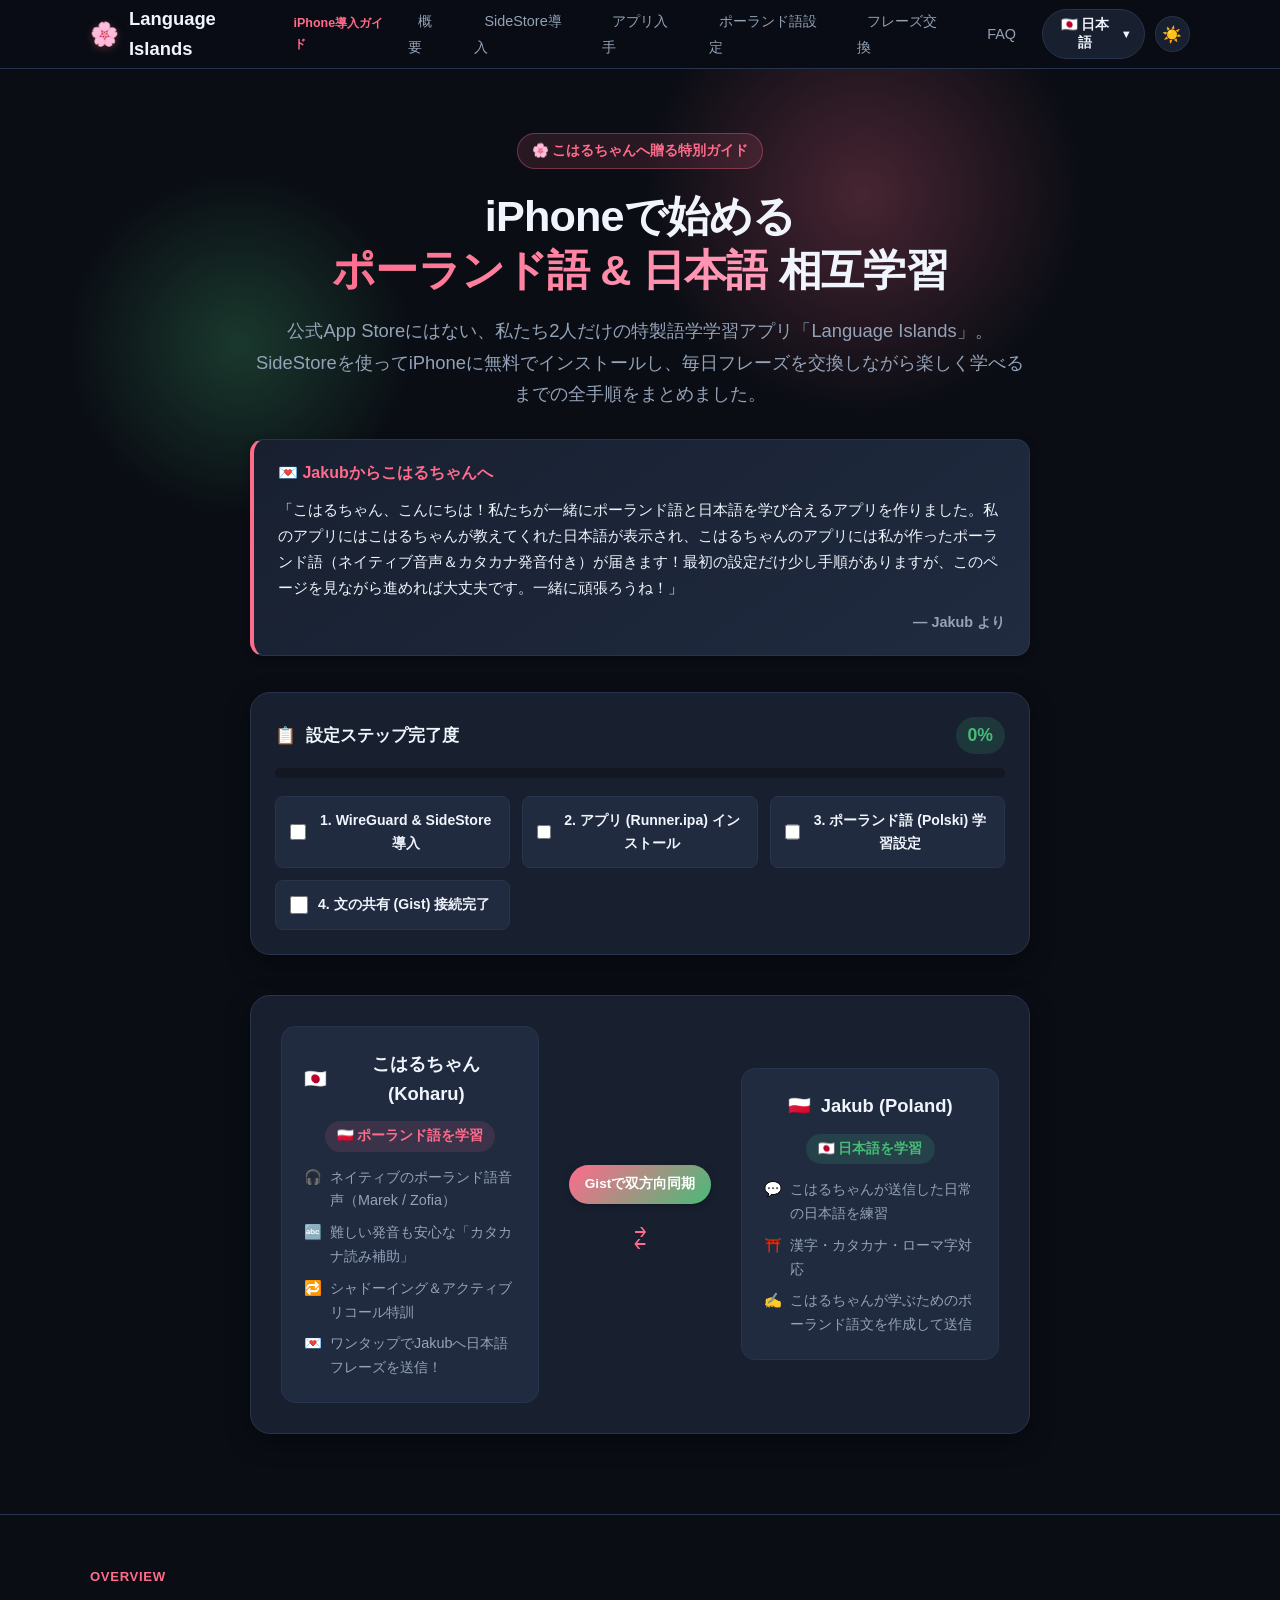
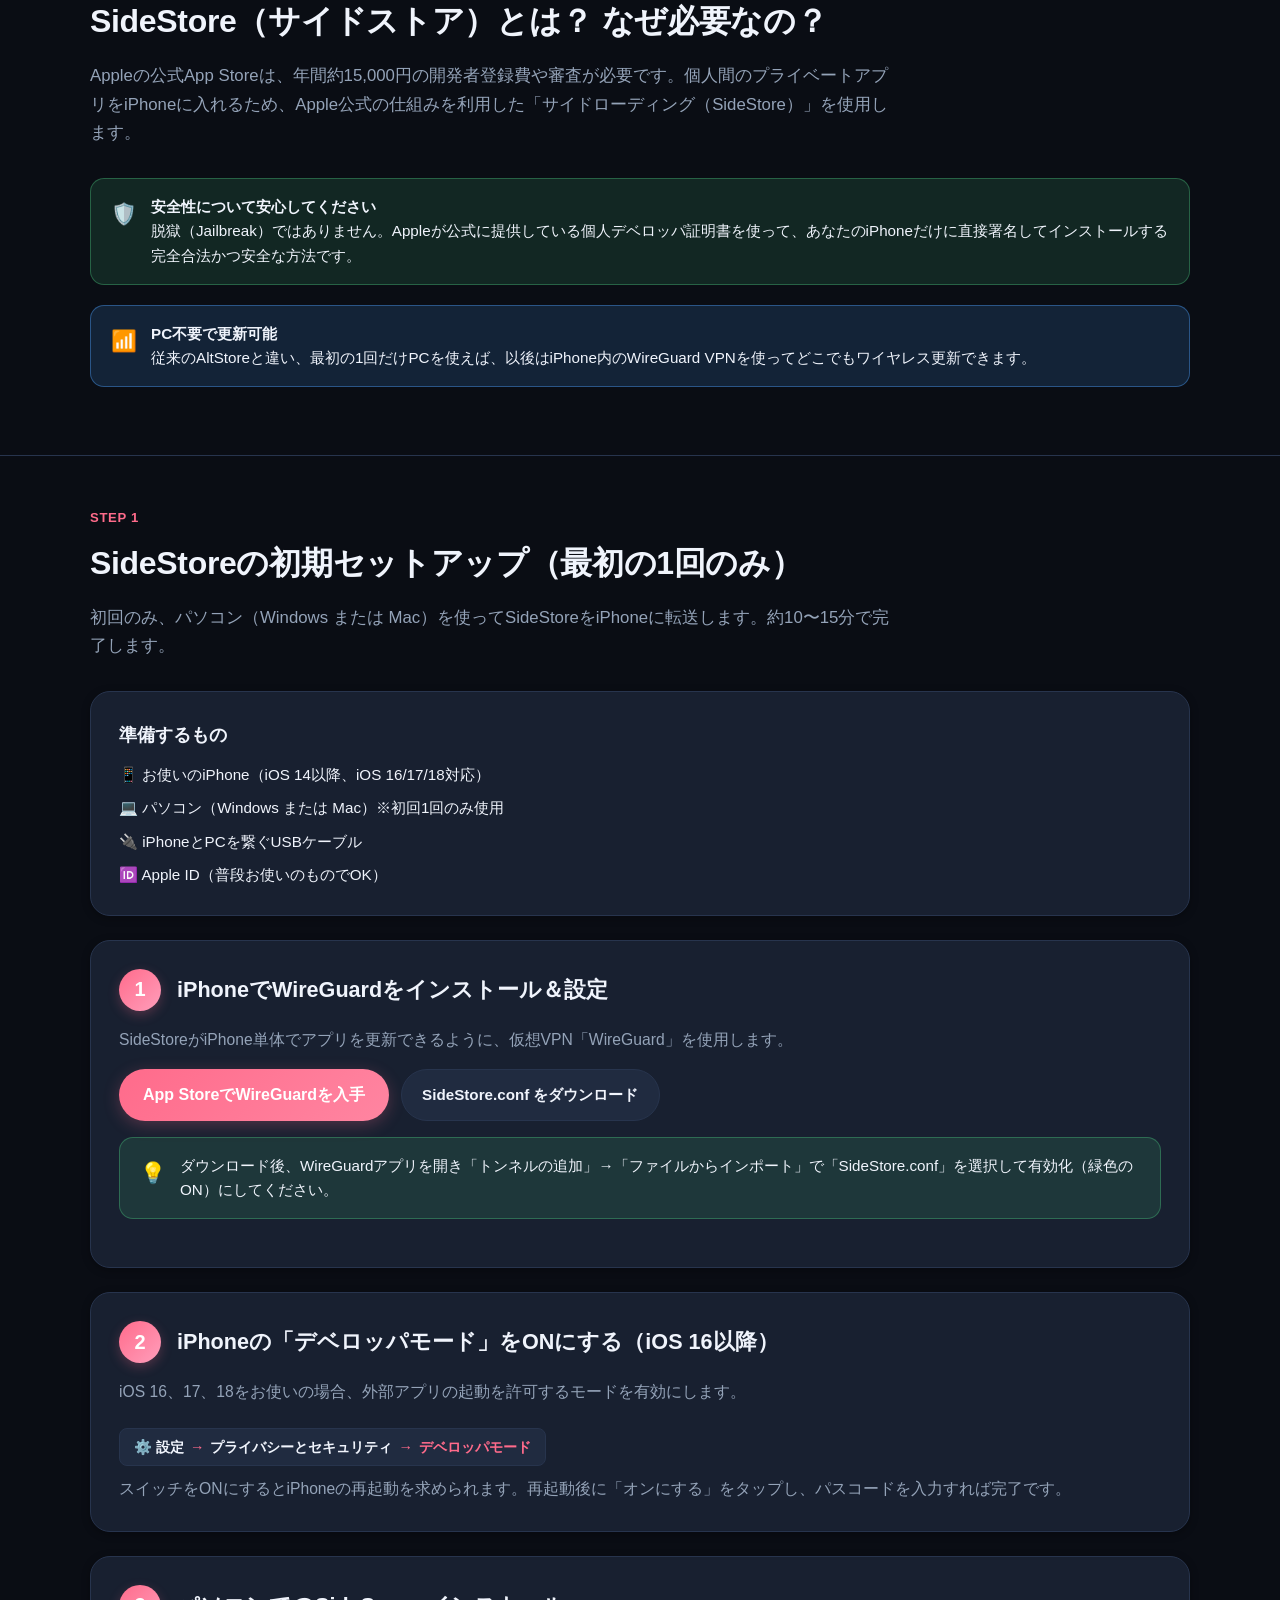
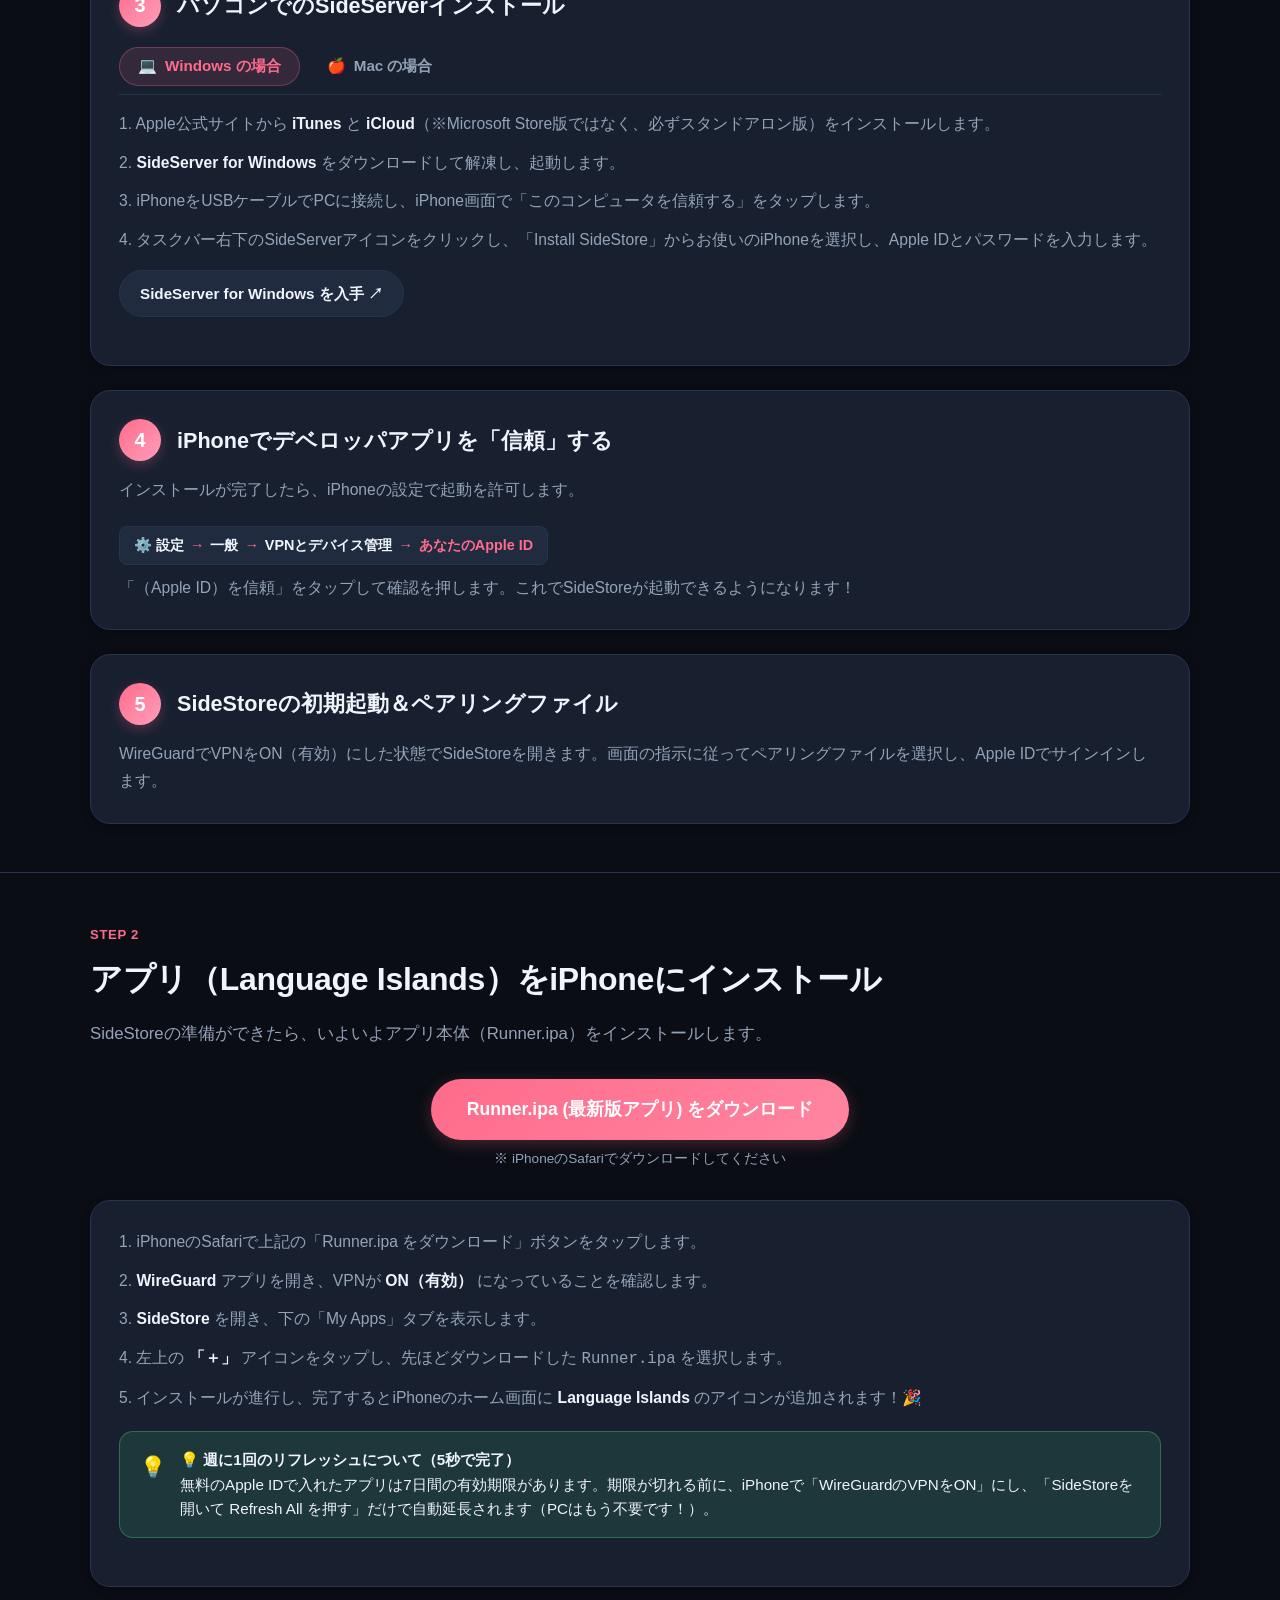
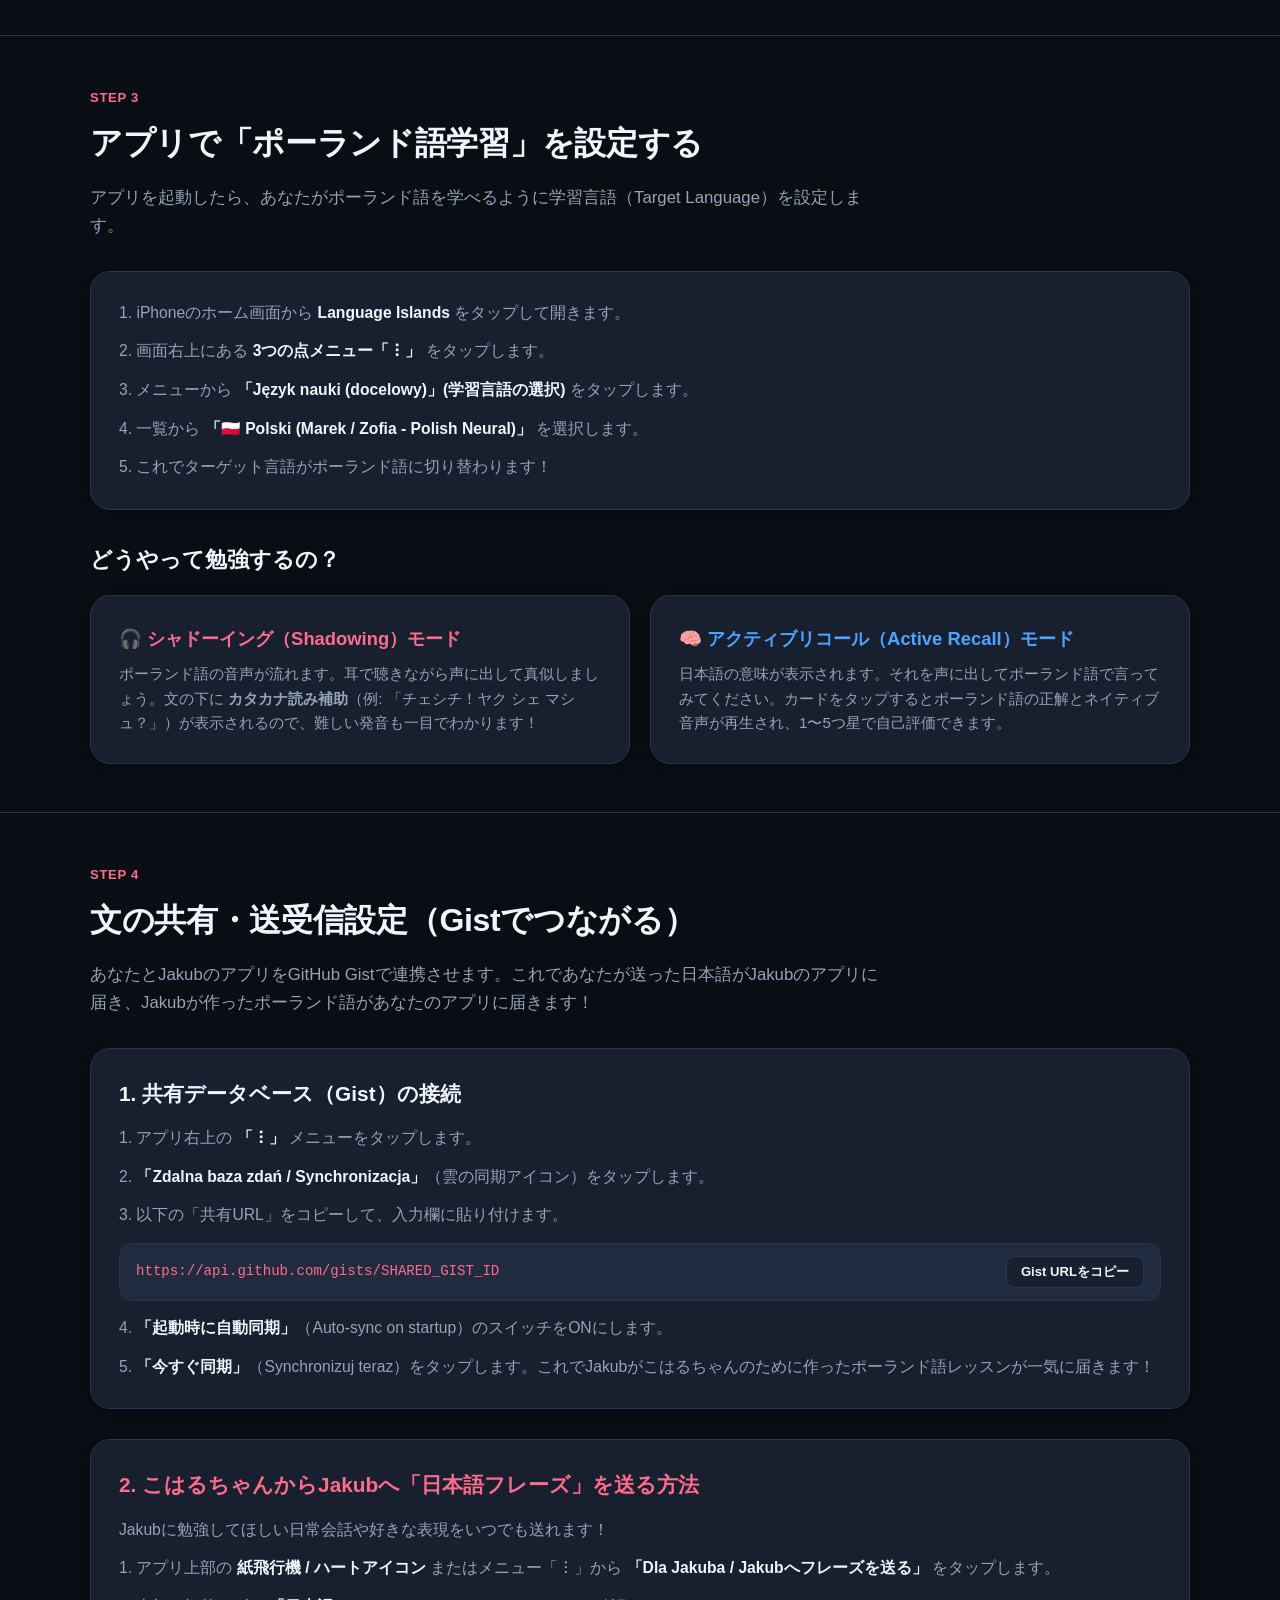
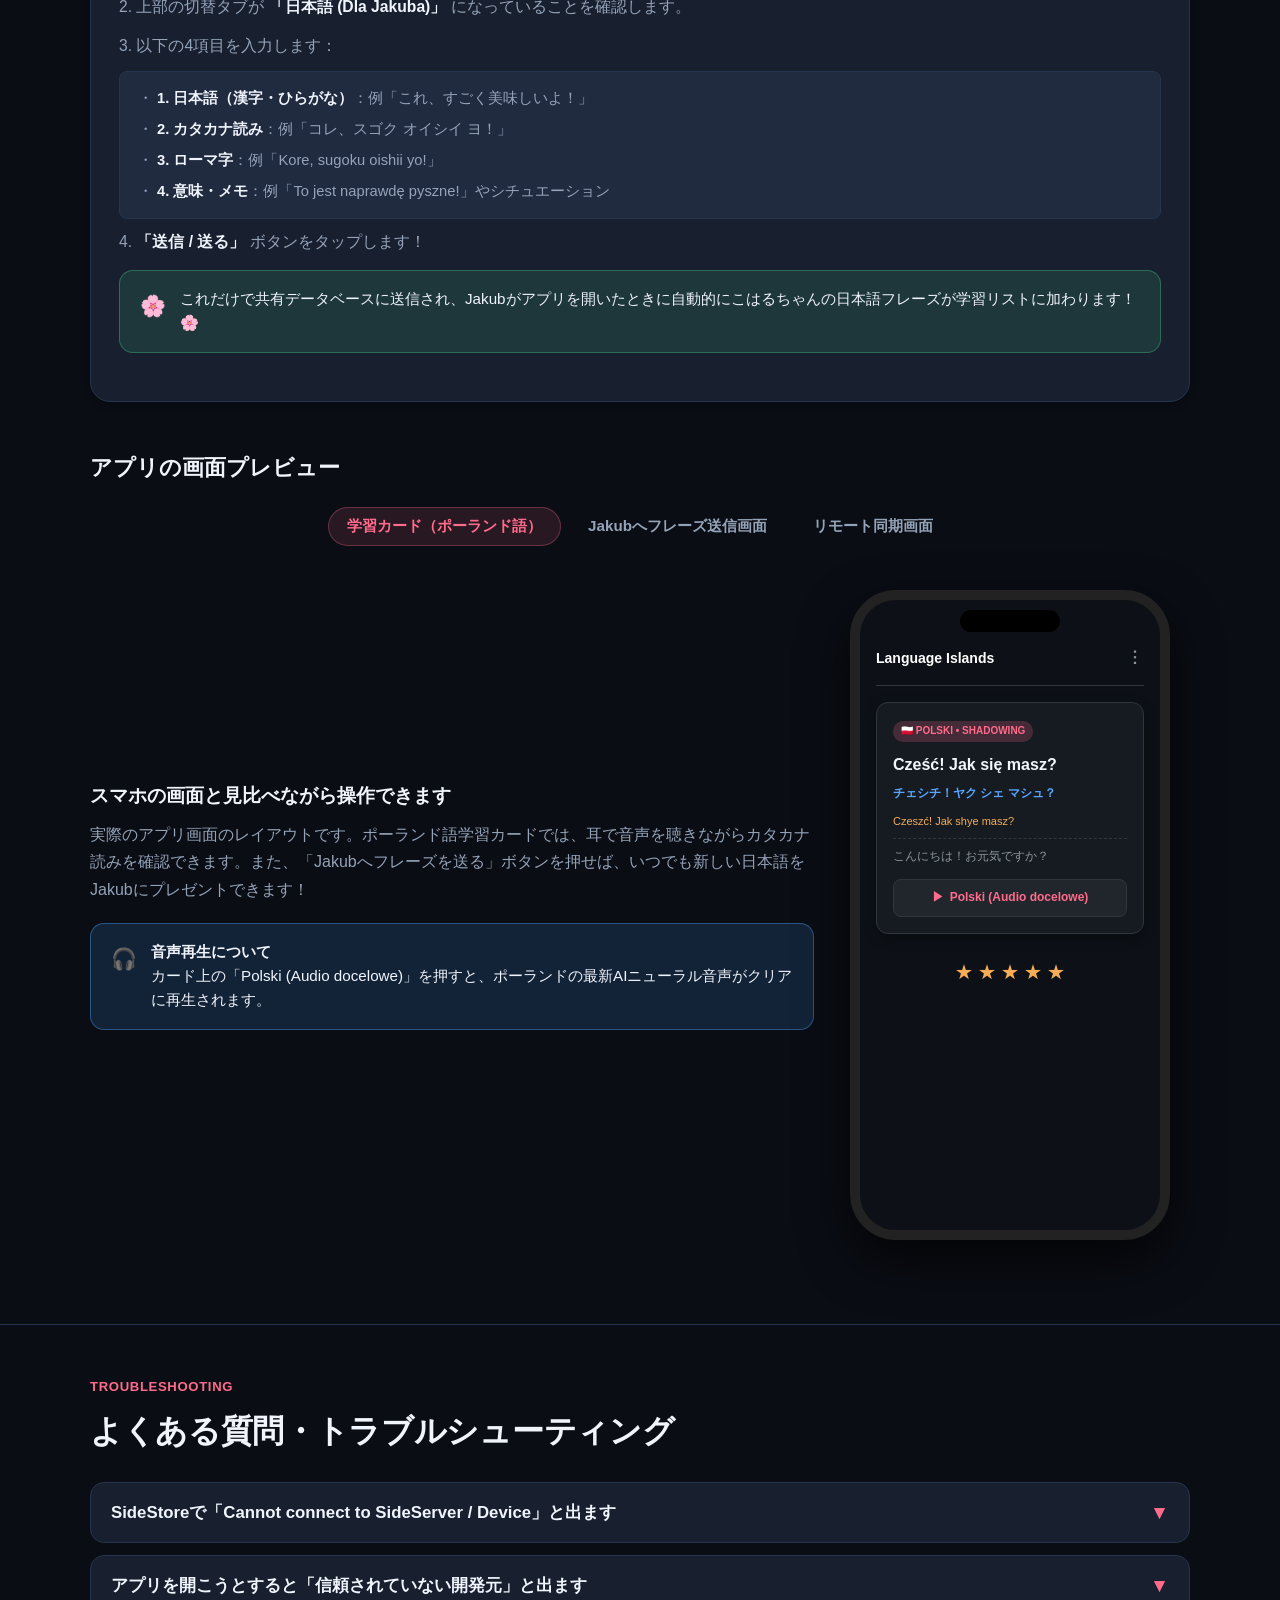
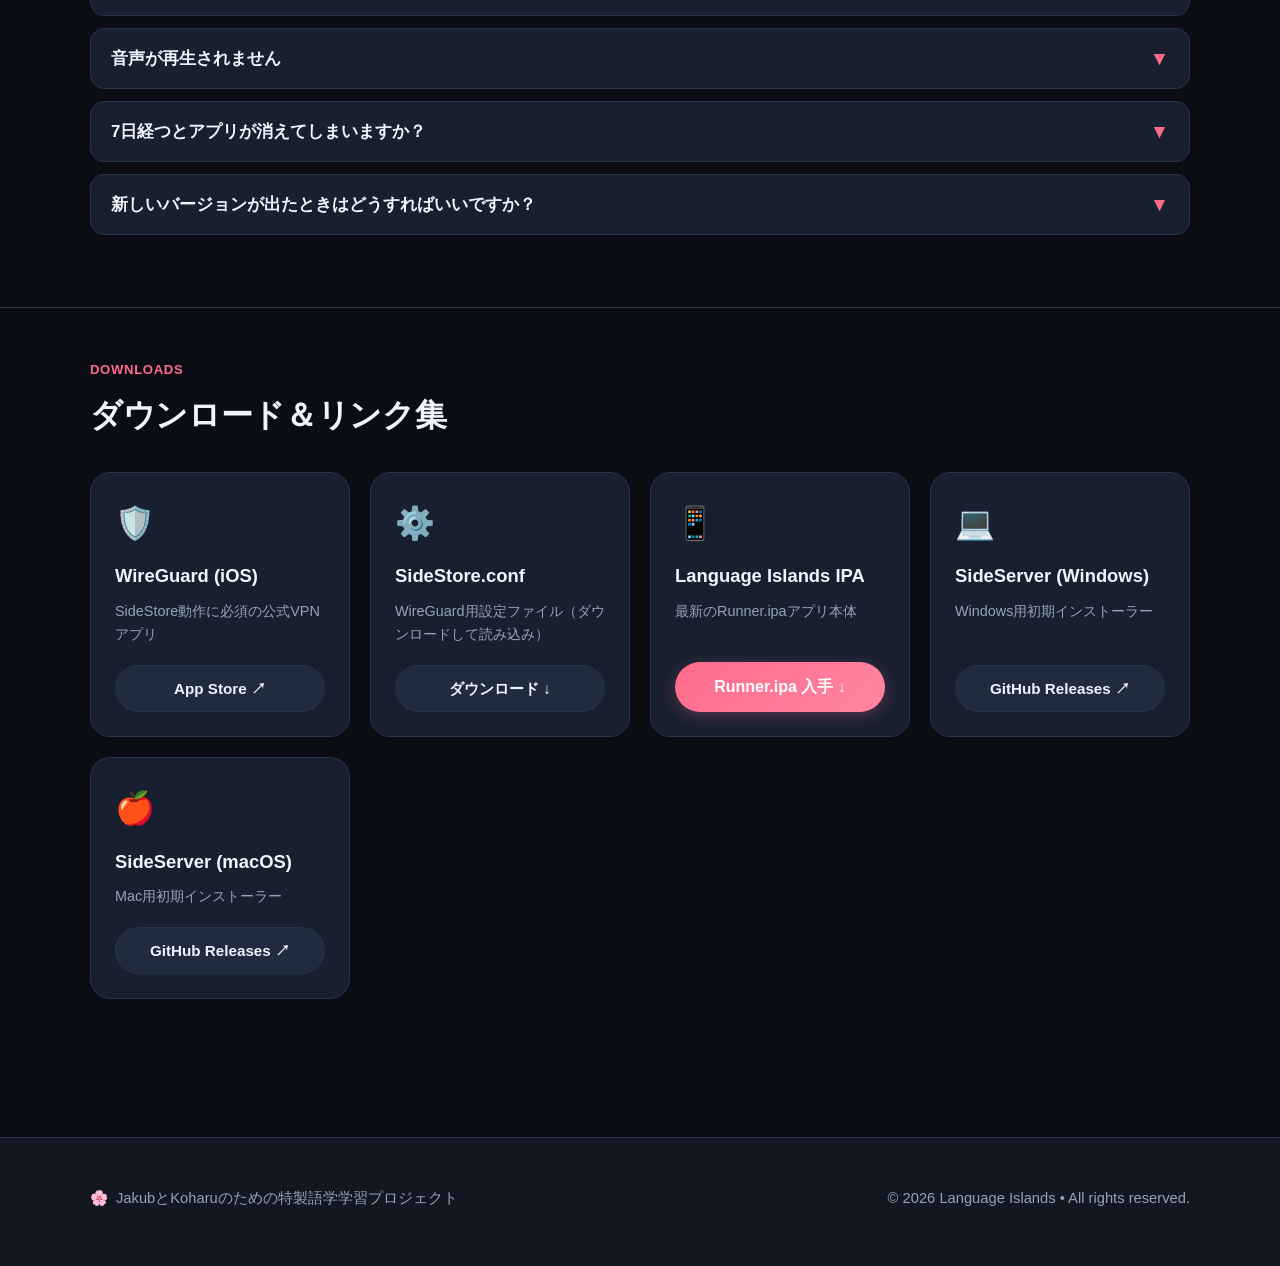
==== commit 650f0a20: "docs: personalizuj strone GitHub Pages dla Koharu" ====
--- a/index.html
+++ b/index.html
@@ -66,7 +66,7 @@
       <div class="hero-glow-alt"></div>
       <div class="container hero-content">
         <div class="hero-badge" data-i18n="heroBadge">
-          🌸 日本の友だちへ贈る特別ガイド
+          🌸 こはるちゃんへ贈る特別ガイド
         </div>
         <h1 class="hero-title" data-i18n="heroTitle">
           iPhoneで始める<br><span class="highlight">ポーランド語 & 日本語</span> 相互学習
@@ -78,10 +78,10 @@
         <!-- Personal Greeting Letter -->
         <div class="personal-letter">
           <div class="letter-header" data-i18n="letterHeader">
-            💌 Jakubからのメッセージ
+            💌 Jakubからこはるちゃんへ
           </div>
           <div class="letter-body" data-i18n="letterBody">
-            「こんにちは！私たちが一緒にポーランド語と日本語を学び合えるアプリを作りました。私のアプリにはあなたが教えてくれた日本語が表示され、あなたのアプリには私が作ったポーランド語（ネイティブ音声＆カタカナ発音付き）が届きます！最初の設定だけ少し手順がありますが、このページを見ながら進めれば大丈夫です。一緒に頑張りましょう！」
+            「こはるちゃん、こんにちは！私たちが一緒にポーランド語と日本語を学び合えるアプリを作りました。私のアプリにはこはるちゃんが教えてくれた日本語が表示され、こはるちゃんのアプリには私が作ったポーランド語（ネイティブ音声＆カタカナ発音付き）が届きます！最初の設定だけ少し手順がありますが、このページを見ながら進めれば大丈夫です。一緒に頑張ろうね！」
           </div>
           <div class="letter-sign" data-i18n="letterSign">
             — Jakub より
@@ -125,7 +125,7 @@
           <div class="two-way-side">
             <div class="side-header">
               <span>🇯🇵</span>
-              <span data-i18n="twoWayFriendTitle">あなた (Friend in Japan)</span>
+              <span data-i18n="twoWayFriendTitle">こはるちゃん (Koharu)</span>
             </div>
             <div class="side-target" data-i18n="twoWayFriendTarget">🇵🇱 ポーランド語を学習</div>
             <ul class="side-features">
@@ -148,9 +148,9 @@
             </div>
             <div class="side-target green" data-i18n="twoWayJakubTarget">🇯🇵 日本語を学習</div>
             <ul class="side-features">
-              <li><span>💬</span> <span data-i18n="twoWayJakubF1">あなたが送信した日常の日本語を練習</span></li>
+              <li><span>💬</span> <span data-i18n="twoWayJakubF1">こはるちゃんが送信した日常の日本語を練習</span></li>
               <li><span>⛩️</span> <span data-i18n="twoWayJakubF2">漢字・カタカナ・ローマ字対応</span></li>
-              <li><span>✍️</span> <span data-i18n="twoWayJakubF3">あなたが学ぶためのポーランド語文を作成して送信</span></li>
+              <li><span>✍️</span> <span data-i18n="twoWayJakubF3">こはるちゃんが学ぶためのポーランド語文を作成して送信</span></li>
             </ul>
           </div>
         </div>
@@ -447,12 +447,12 @@
         <!-- Subsection 2: How to send sentences to Jakub -->
         <div class="step-card">
           <h3 style="font-size: 1.3rem; margin-bottom: 14px; color: var(--sakura);" data-i18n="sendPhraseTitle">
-            2. あなたからJakubへ「日本語フレーズ」を送る方法
+            2. こはるちゃんからJakubへ「日本語フレーズ」を送る方法
           </h3>
           <div class="step-card-body">
             <p data-i18n="sendIntro">Jakubに勉強してほしい日常会話や好きな表現をいつでも送れます！</p>
-            <p data-i18n="sendStep1">1. アプリ上部の <strong>紙飛行機 / ハートアイコン</strong> またはメニュー「︙」から <strong>「Dla Przyjaciela / Wyślij zwrot」</strong> をタップします。</p>
-            <p data-i18n="sendStep2">2. 上部の切替タブが <strong>「日本語 (Dla Jakuba / 友だちへ)」</strong> になっていることを確認します。</p>
+            <p data-i18n="sendStep1">1. アプリ上部の <strong>紙飛行機 / ハートアイコン</strong> またはメニュー「︙」から <strong>「Dla Jakuba / Jakubへフレーズを送る」</strong> をタップします。</p>
+            <p data-i18n="sendStep2">2. 上部の切替タブが <strong>「日本語 (Dla Jakuba)」</strong> になっていることを確認します。</p>
             <p data-i18n="sendStep3">3. 以下の4項目を入力します：</p>
             
             <div style="background-color: var(--bg-surface-elevated); padding: 14px 18px; border-radius: var(--radius-sm); margin: 10px 0; border: 1px solid var(--border-color); display: flex; flex-direction: column; gap: 6px; font-size: 0.92rem;">
@@ -467,7 +467,7 @@
             <div class="callout callout-tip" style="margin-top: 14px;">
               <div class="callout-icon">🌸</div>
               <div data-i18n="sendResult">
-                これだけで共有データベースに送信され、Jakubがアプリを開いたときに自動的にあなたの日本語フレーズが学習リストに加わります！🌸
+                これだけで共有データベースに送信され、Jakubがアプリを開いたときに自動的にこはるちゃんの日本語フレーズが学習リストに加わります！🌸
               </div>
             </div>
           </div>
@@ -493,7 +493,7 @@
             <div>
               <h4 style="font-size: 1.2rem; margin-bottom: 10px;">スマホの画面と見比べながら操作できます</h4>
               <p style="color: var(--text-muted); line-height: 1.7; margin-bottom: 16px;">
-                実際のアプリ画面のレイアウトです。ポーランド語学習カードでは、耳で音声を聴きながらカタカナ読みを確認できます。また、「友だちへフレーズを送る」ボタンを押せば、いつでも新しい日本語をJakubにプレゼントできます！
+                実際のアプリ画面のレイアウトです。ポーランド語学習カードでは、耳で音声を聴きながらカタカナ読みを確認できます。また、「Jakubへフレーズを送る」ボタンを押せば、いつでも新しい日本語をJakubにプレゼントできます！
               </p>
               <div class="callout callout-note">
                 <div class="callout-icon">🎧</div>
@@ -738,7 +738,7 @@
       <div class="footer-content">
         <div class="footer-copy">
           <span>🌸</span>
-          <span data-i18n="footerNote">Jakubと友だちのための特製語学学習プロジェクト</span>
+          <span data-i18n="footerNote">JakubとKoharuのための特製語学学習プロジェクト</span>
         </div>
         <div>
           <span data-i18n="footerCopy">© 2026 Language Islands • All rights reserved.</span>
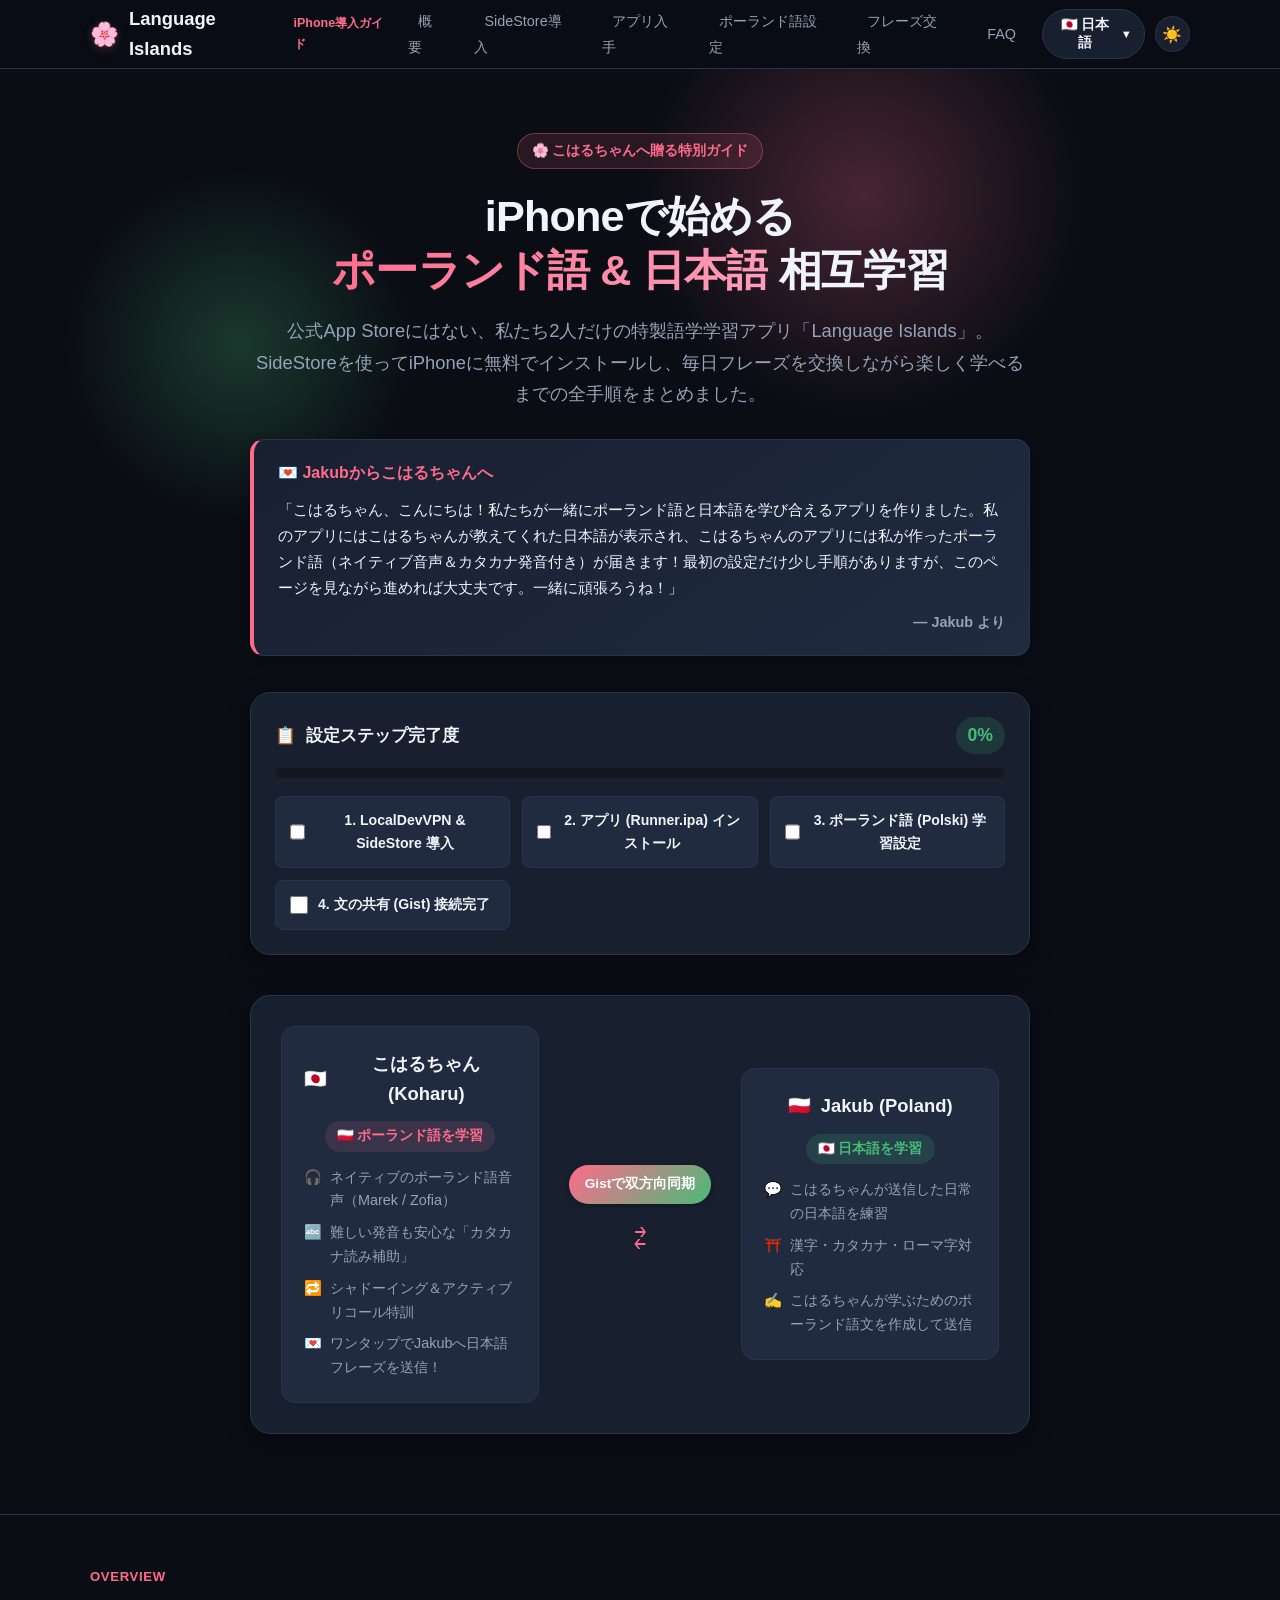
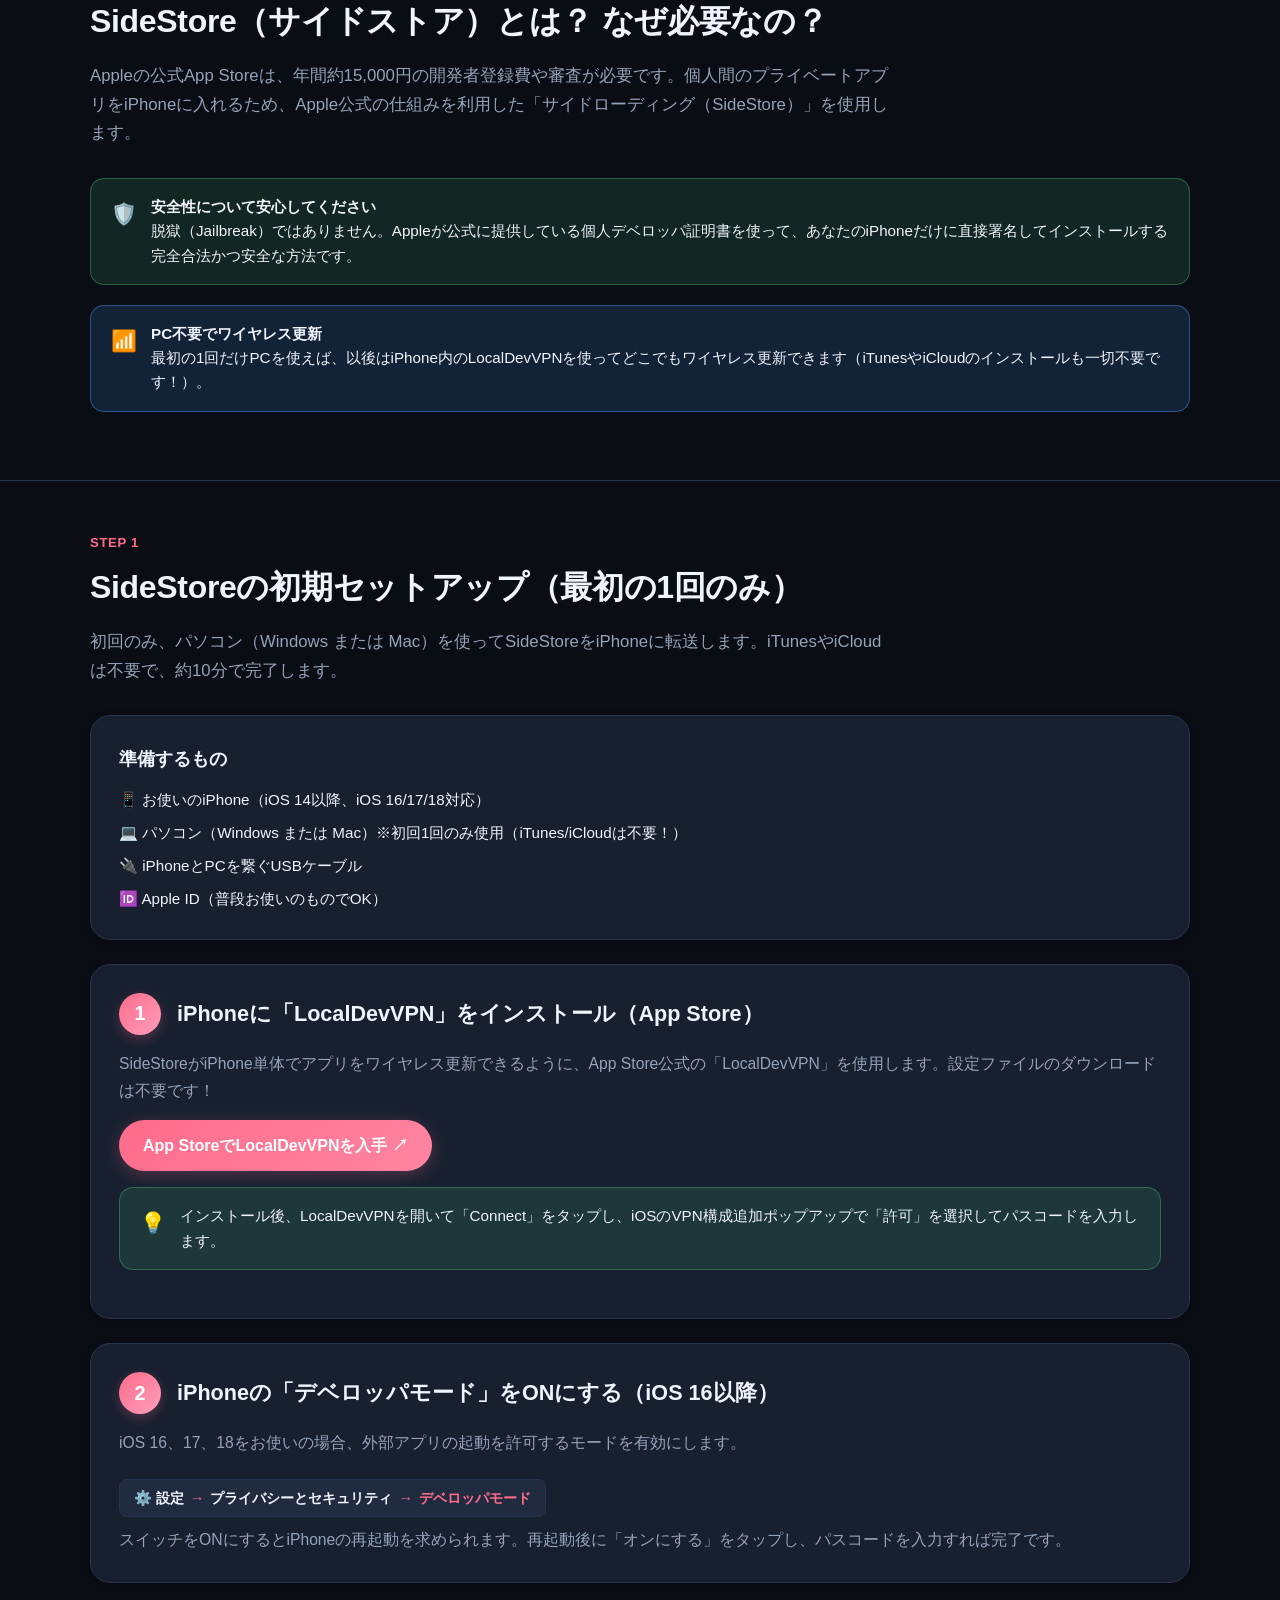
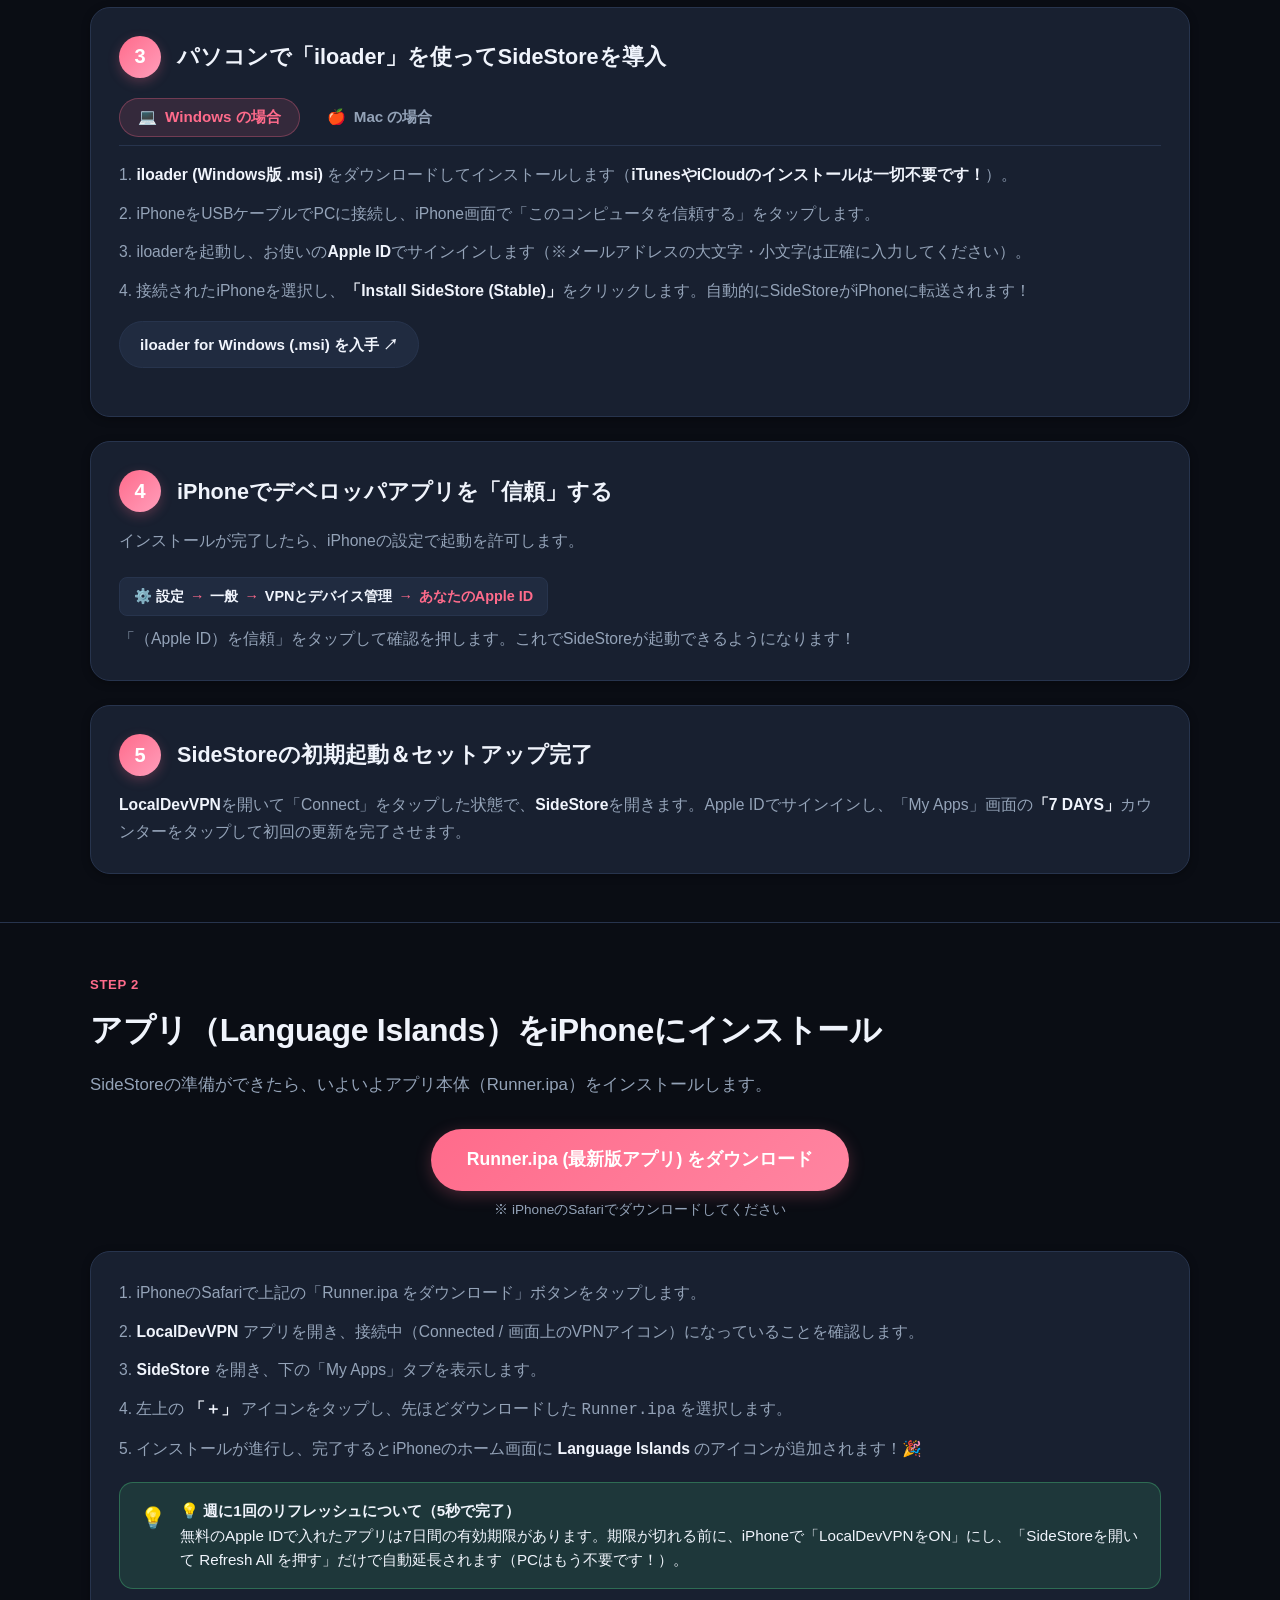
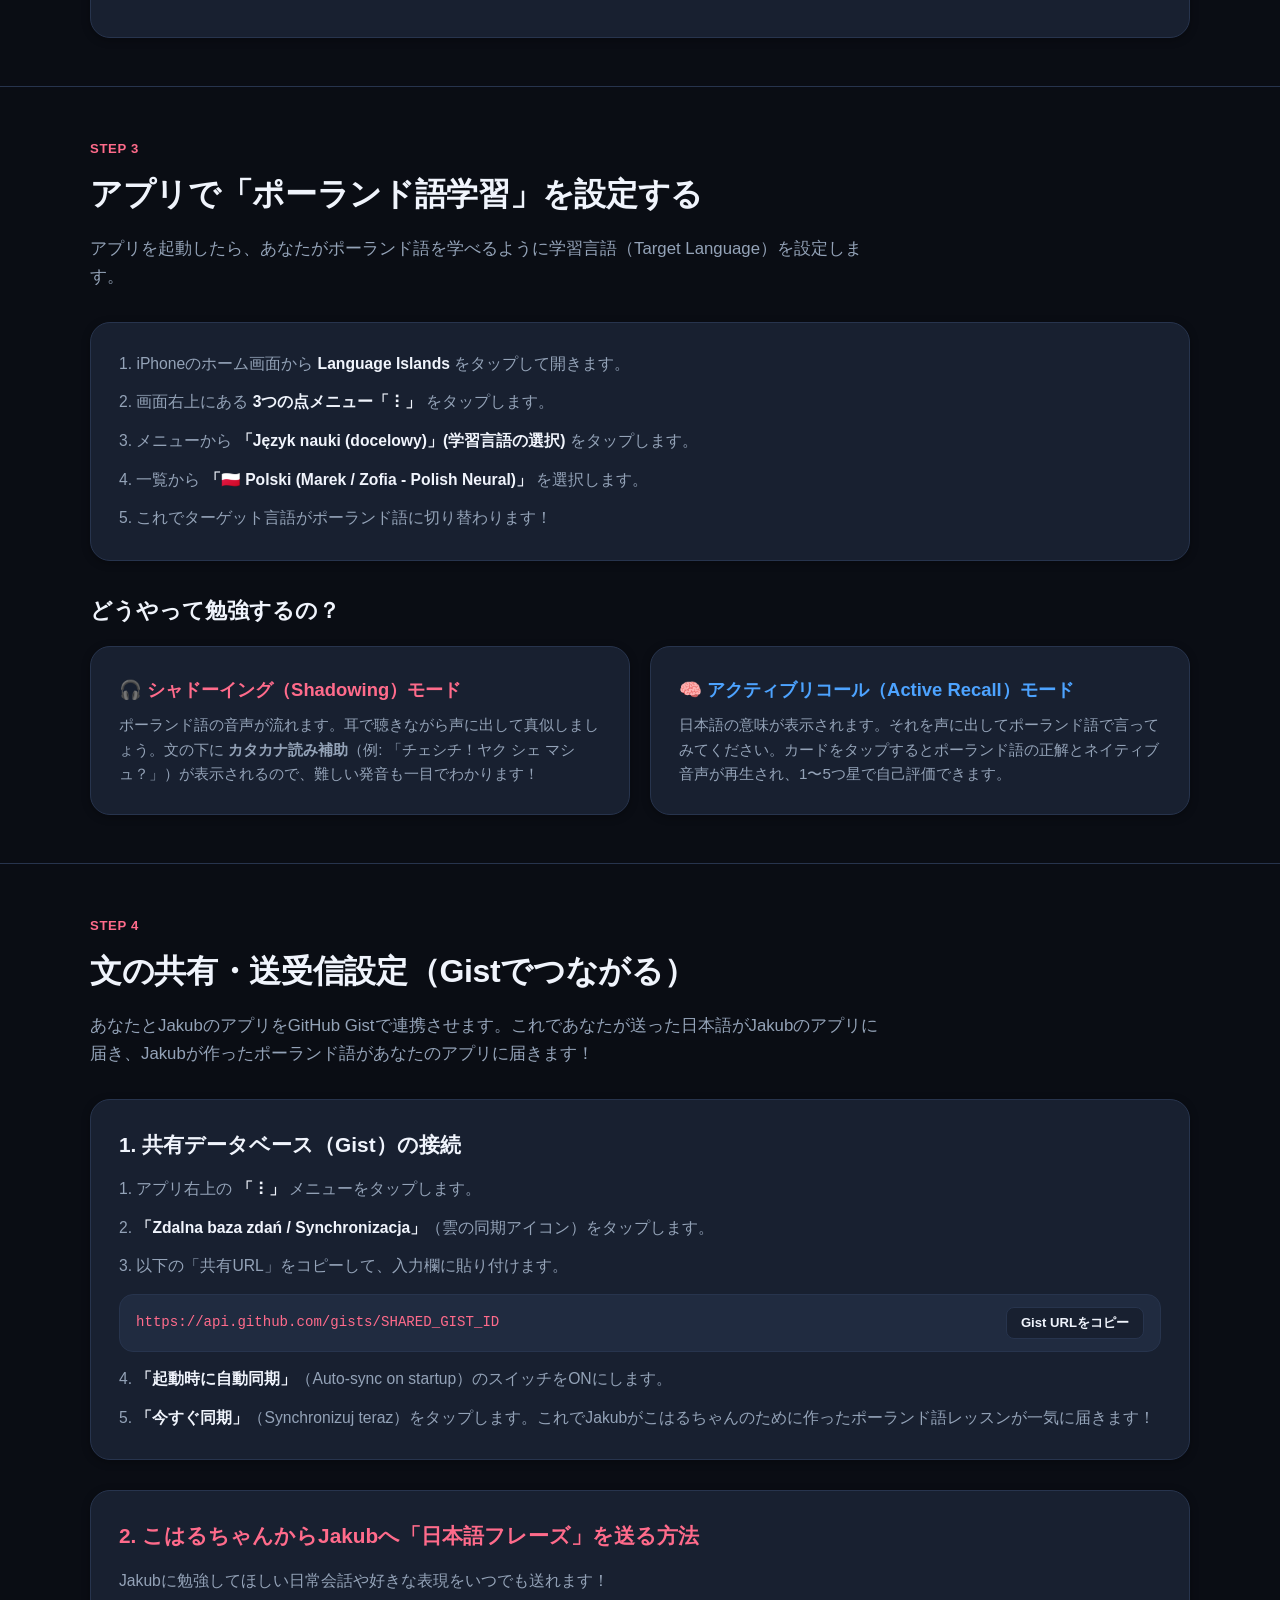
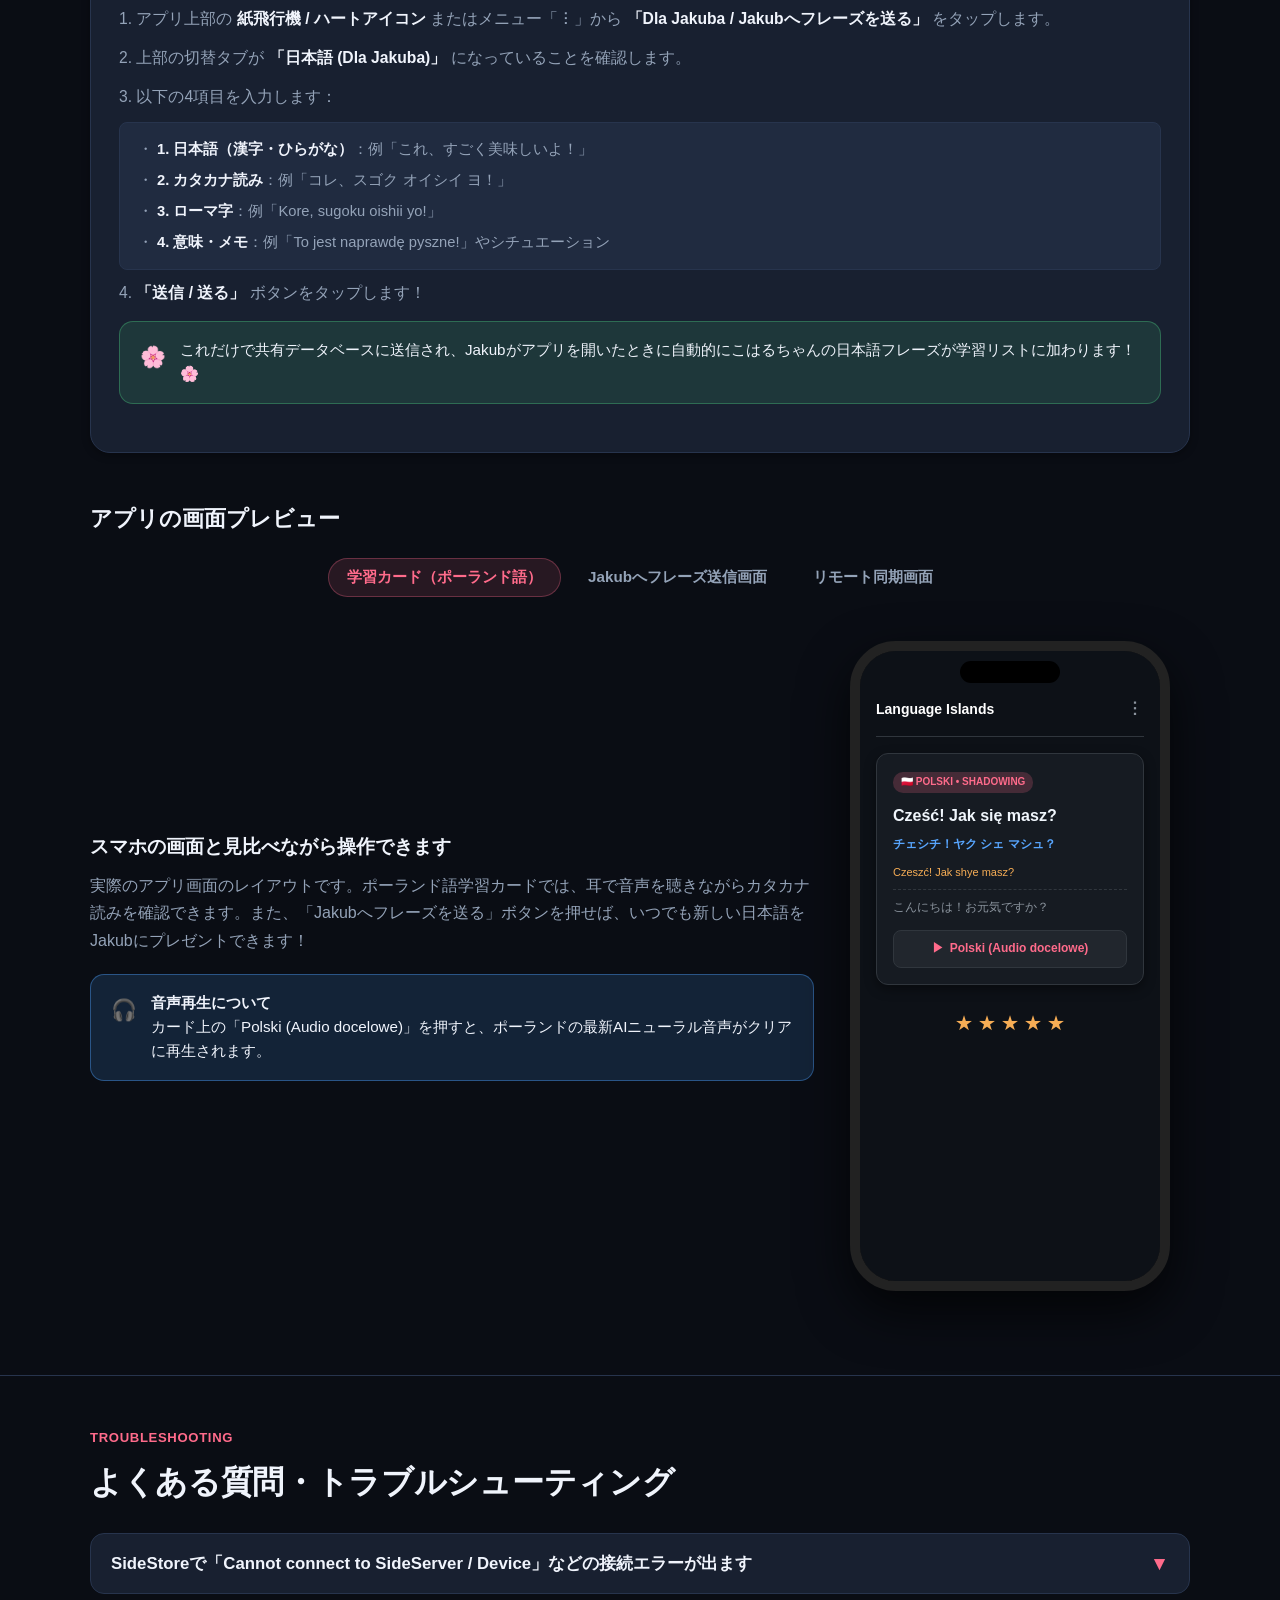
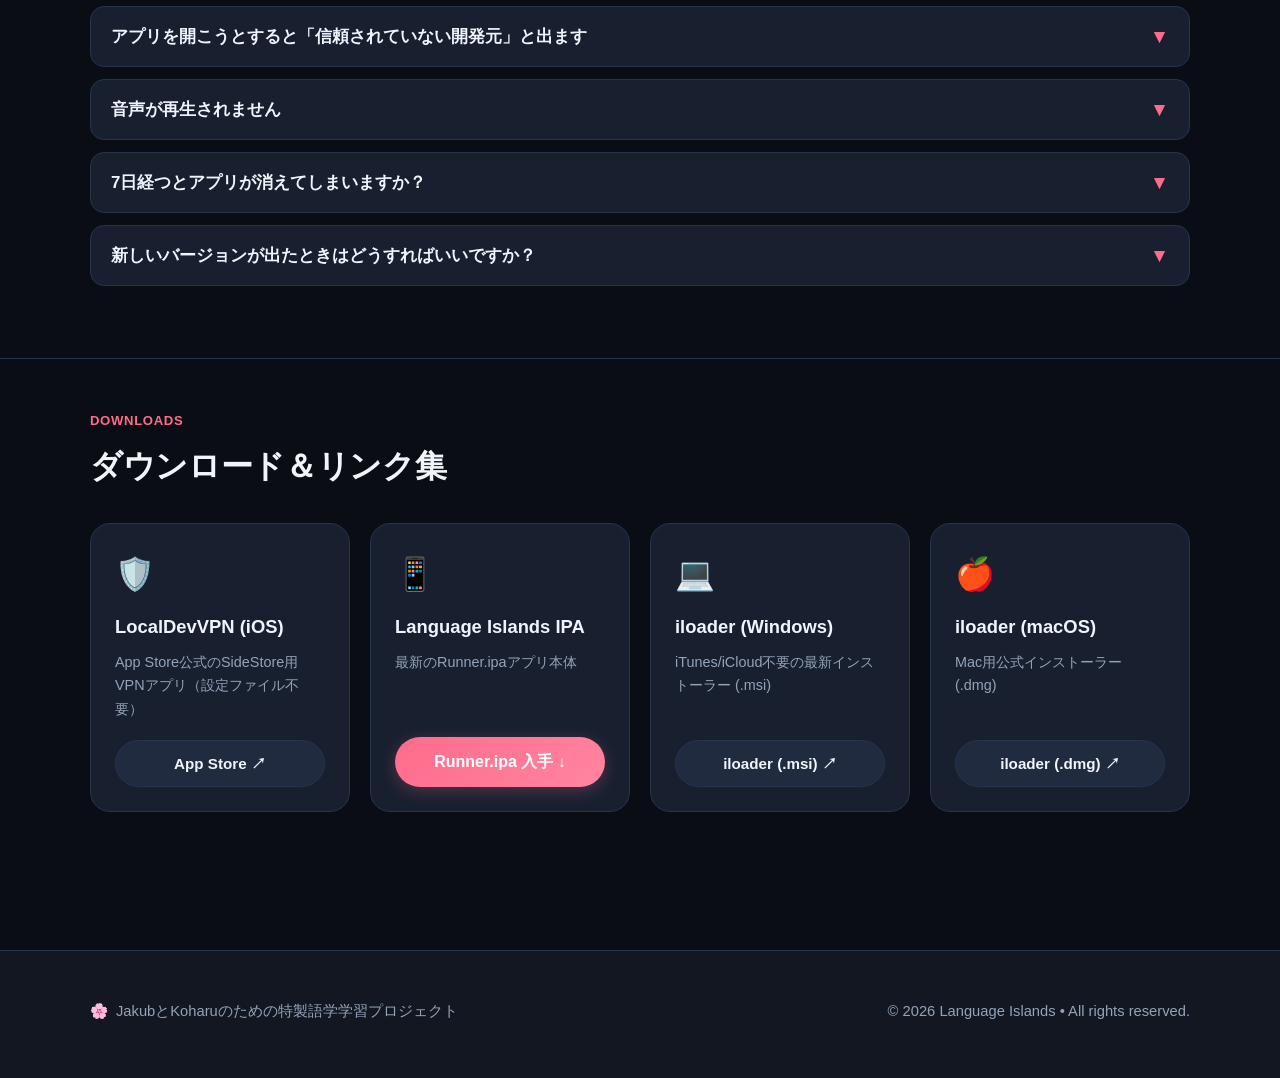
==== commit 81d2d79c: "update(pages): update SideStore guide with LocalDevVPN and iloader (no iTunes/iCloud)" ====
--- a/index.html
+++ b/index.html
@@ -103,7 +103,7 @@
           <div class="checklist">
             <label class="checklist-item">
               <input type="checkbox" id="check1">
-              <span class="checklist-label" data-i18n="step1Check">1. WireGuard & SideStore 導入</span>
+              <span class="checklist-label" data-i18n="step1Check">1. LocalDevVPN & SideStore 導入</span>
             </label>
             <label class="checklist-item">
               <input type="checkbox" id="check2">
@@ -177,8 +177,8 @@
         <div class="callout callout-note">
           <div class="callout-icon">📶</div>
           <div>
-            <strong data-i18n="sec1Feature1Title">PC不要で更新可能</strong><br>
-            <span data-i18n="sec1Feature1Desc">従来のAltStoreと違い、最初の1回だけPCを使えば、以後はiPhone内のWireGuard VPNを使ってどこでもワイヤレス更新できます。</span>
+            <strong data-i18n="sec1Feature1Title">PC不要でワイヤレス更新</strong><br>
+            <span data-i18n="sec1Feature1Desc">最初の1回だけPCを使えば、以後はiPhone内のLocalDevVPNを使ってどこでもワイヤレス更新できます（iTunesやiCloudのインストールも一切不要です！）。</span>
           </div>
         </div>
       </div>
@@ -190,7 +190,7 @@
         <div class="section-tag" data-i18n="sec2Tag">STEP 1</div>
         <h2 class="section-title" data-i18n="sec2Title">SideStoreの初期セットアップ（最初の1回のみ）</h2>
         <p class="section-intro" data-i18n="sec2Desc">
-          初回のみ、パソコン（Windows または Mac）を使ってSideStoreをiPhoneに転送します。約10〜15分で完了します。
+          初回のみ、パソコン（Windows または Mac）を使ってSideStoreをiPhoneに転送します。iTunesやiCloudは不要で、約10分で完了します。
         </p>
 
         <!-- Prerequisites -->
@@ -198,35 +198,32 @@
           <h3 style="font-size: 1.15rem; margin-bottom: 12px;" data-i18n="prepTitle">準備するもの</h3>
           <ul style="list-style: none; display: flex; flex-direction: column; gap: 8px; font-size: 0.95rem;">
             <li>📱 <span data-i18n="prepItem1">お使いのiPhone（iOS 14以降、iOS 16/17/18対応）</span></li>
-            <li>💻 <span data-i18n="prepItem2">パソコン（Windows または Mac）※初回1回のみ使用</span></li>
+            <li>💻 <span data-i18n="prepItem2">パソコン（Windows または Mac）※初回1回のみ使用（iTunes/iCloudは不要！）</span></li>
             <li>🔌 <span data-i18n="prepItem3">iPhoneとPCを繋ぐUSBケーブル</span></li>
             <li>🆔 <span data-i18n="prepItem4">Apple ID（普段お使いのものでOK）</span></li>
           </ul>
         </div>
 
         <div class="steps-stack">
-          <!-- Step 1.1: WireGuard -->
+          <!-- Step 1.1: LocalDevVPN -->
           <div class="step-card">
             <div class="step-card-header">
               <div class="step-number">1</div>
-              <div class="step-card-title" data-i18n="step11Title">iPhoneでWireGuardをインストール＆設定</div>
+              <div class="step-card-title" data-i18n="step11Title">iPhoneに「LocalDevVPN」をインストール（App Store）</div>
             </div>
             <div class="step-card-body">
-              <p data-i18n="step11Desc">SideStoreがiPhone単体でアプリを更新できるように、仮想VPN「WireGuard」を使用します。</p>
+              <p data-i18n="step11Desc">SideStoreがiPhone単体でアプリをワイヤレス更新できるように、App Store公式の「LocalDevVPN」を使用します。設定ファイルのダウンロードは不要です！</p>
               
               <div class="btn-group">
-                <a href="https://apps.apple.com/app/wireguard/id1451114298" target="_blank" rel="noopener" class="btn-primary" data-i18n="wireguardAppStoreBtn">
-                  App StoreでWireGuardを入手 ↗
-                </a>
-                <a href="https://github.com/SideStore/SideStore/releases/latest/download/SideStore.conf" download class="btn-secondary" data-i18n="downloadConfBtn">
-                  SideStore.conf をダウンロード ↓
+                <a href="https://apps.apple.com/app/localdevvpn/id6755608044" target="_blank" rel="noopener" class="btn-primary" data-i18n="vpnAppStoreBtn">
+                  App StoreでLocalDevVPNを入手 ↗
                 </a>
               </div>
 
               <div class="callout callout-tip" style="margin-top: 14px;">
                 <div class="callout-icon">💡</div>
-                <div data-i18n="wireguardNote">
-                  ダウンロード後、WireGuardアプリを開き「トンネルの追加」→「ファイルからインポート」で「SideStore.conf」を選択して有効化（緑色のON）にしてください。
+                <div data-i18n="vpnConnectNote">
+                  インストール後、LocalDevVPNを開いて「Connect」をタップし、iOSのVPN構成追加ポップアップで「許可」を選択してパスコードを入力します。
                 </div>
               </div>
             </div>
@@ -251,11 +248,11 @@
             </div>
           </div>
 
-          <!-- Step 1.3: SideServer on PC/Mac -->
+          <!-- Step 1.3: iloader on PC/Mac -->
           <div class="step-card">
             <div class="step-card-header">
               <div class="step-number">3</div>
-              <div class="step-card-title" data-i18n="step13Title">パソコンでのSideServerインストール</div>
+              <div class="step-card-title" data-i18n="step13Title">パソコンで「iloader」を使ってSideStoreを導入</div>
             </div>
             <div class="step-card-body">
               <div class="tab-container">
@@ -270,28 +267,28 @@
 
                 <!-- Windows Instructions -->
                 <div class="tab-content active" id="tabWin">
-                  <p data-i18n="winStep1">1. Apple公式サイトから <strong>iTunes</strong> と <strong>iCloud</strong>（※Microsoft Store版ではなく、必ずスタンドアロン版）をインストールします。</p>
-                  <p data-i18n="winStep2">2. <strong>SideServer for Windows</strong> をダウンロードして解凍し、起動します。</p>
-                  <p data-i18n="winStep3">3. iPhoneをUSBケーブルでPCに接続し、iPhone画面で「このコンピュータを信頼する」をタップします。</p>
-                  <p data-i18n="winStep4">4. タスクバー右下のSideServerアイコンをクリックし、「Install SideStore」からお使いのiPhoneを選択し、Apple IDとパスワードを入力します。</p>
+                  <p data-i18n="winStep1">1. <strong>iloader (Windows版 .msi)</strong> をダウンロードしてインストールします（<strong>iTunesやiCloudのインストールは一切不要です！</strong>）。</p>
+                  <p data-i18n="winStep2">2. iPhoneをUSBケーブルでPCに接続し、iPhone画面で「このコンピュータを信頼する」をタップします。</p>
+                  <p data-i18n="winStep3">3. iloaderを起動し、お使いの<strong>Apple ID</strong>でサインインします（※メールアドレスの大文字・小文字は正確に入力してください）。</p>
+                  <p data-i18n="winStep4">4. 接続されたiPhoneを選択し、<strong>「Install SideStore (Stable)」</strong>をクリックします。自動的にSideStoreがiPhoneに転送されます！</p>
                   
                   <div class="btn-group">
-                    <a href="https://github.com/SideStore/SideServer-Windows/releases/latest" target="_blank" rel="noopener" class="btn-secondary">
-                      SideServer for Windows を入手 ↗
+                    <a href="https://github.com/nab138/iloader/releases/latest/download/iloader-windows-x64.msi" target="_blank" rel="noopener" class="btn-secondary">
+                      iloader for Windows (.msi) を入手 ↗
                     </a>
                   </div>
                 </div>
 
                 <!-- Mac Instructions -->
                 <div class="tab-content" id="tabMac">
-                  <p data-i18n="macStep1">1. <strong>SideServer for macOS</strong> をダウンロードし、「アプリケーション」フォルダへ移動します。</p>
-                  <p data-i18n="macStep2">2. SideServerを起動し、メニューバーのアイコンをクリックします。</p>
-                  <p data-i18n="macStep3">3. iPhoneをケーブルでMacに接続し、Finderで「信頼」をクリックします。</p>
-                  <p data-i18n="macStep4">4. SideServerメニューから「Install SideStore」を選択し、Apple IDを入力します。</p>
+                  <p data-i18n="macStep1">1. <strong>iloader (macOS版 .dmg)</strong> をダウンロードし、「アプリケーション」フォルダへ移動して起動します（iTunes/iCloud不要）。</p>
+                  <p data-i18n="macStep2">2. iPhoneをケーブルでMacに接続し、FinderまたはiPhone画面で「信頼」をタップします。</p>
+                  <p data-i18n="macStep3">3. iloaderでお使いの<strong>Apple ID</strong>でサインインします（※メールアドレスは大文字・小文字を区別します）。</p>
+                  <p data-i18n="macStep4">4. 接続されたiPhoneを選択し、<strong>「Install SideStore (Stable)」</strong>をクリックします。</p>
 
                   <div class="btn-group">
-                    <a href="https://github.com/SideStore/SideServer/releases/latest" target="_blank" rel="noopener" class="btn-secondary">
-                      SideServer for macOS を入手 ↗
+                    <a href="https://github.com/nab138/iloader/releases/latest/download/iloader-darwin-universal.dmg" target="_blank" rel="noopener" class="btn-secondary">
+                      iloader for macOS (.dmg) を入手 ↗
                     </a>
                   </div>
                 </div>
@@ -324,10 +321,10 @@
           <div class="step-card">
             <div class="step-card-header">
               <div class="step-number">5</div>
-              <div class="step-card-title" data-i18n="step15Title">SideStoreの初期起動＆ペアリングファイル</div>
+              <div class="step-card-title" data-i18n="step15Title">SideStoreの初期起動＆セットアップ完了</div>
             </div>
             <div class="step-card-body">
-              <p data-i18n="step15Desc">WireGuardでVPNをON（有効）にした状態でSideStoreを開きます。画面の指示に従ってペアリングファイルを選択し、Apple IDでサインインします。</p>
+              <p data-i18n="step15Desc"><strong>LocalDevVPN</strong>を開いて「Connect」をタップした状態で、<strong>SideStore</strong>を開きます。Apple IDでサインインし、「My Apps」画面の<strong>「7 DAYS」</strong>カウンターをタップして初回の更新を完了させます。</p>
             </div>
           </div>
         </div>
@@ -356,7 +353,7 @@
         <div class="step-card">
           <div class="step-card-body">
             <p data-i18n="appInstallStep1">1. iPhoneのSafariで上記の「Runner.ipa をダウンロード」ボタンをタップします。</p>
-            <p data-i18n="appInstallStep2">2. <strong>WireGuard</strong> アプリを開き、VPNが <strong>ON（有効）</strong> になっていることを確認します。</p>
+            <p data-i18n="appInstallStep2">2. <strong>LocalDevVPN</strong> アプリを開き、接続中（Connected / 画面上のVPNアイコン）になっていることを確認します。</p>
             <p data-i18n="appInstallStep3">3. <strong>SideStore</strong> を開き、下の「My Apps」タブを表示します。</p>
             <p data-i18n="appInstallStep4">4. 左上の <strong>「＋」</strong> アイコンをタップし、先ほどダウンロードした <code>Runner.ipa</code> を選択します。</p>
             <p data-i18n="appInstallStep5">5. インストールが進行し、完了するとiPhoneのホーム画面に <strong>Language Islands</strong> のアイコンが追加されます！🎉</p>
@@ -365,7 +362,7 @@
               <div class="callout-icon">💡</div>
               <div>
                 <strong data-i18n="weeklyRefreshTitle">💡 週に1回のリフレッシュについて（5秒で完了）</strong><br>
-                <span data-i18n="weeklyRefreshDesc">無料のApple IDで入れたアプリは7日間の有効期限があります。期限が切れる前に、iPhoneで「WireGuardのVPNをON」にし、「SideStoreを開いて Refresh All を押す」だけで自動延長されます（PCはもう不要です！）。</span>
+                <span data-i18n="weeklyRefreshDesc">無料のApple IDで入れたアプリは7日間の有効期限があります。期限が切れる前に、iPhoneで「LocalDevVPNをON」にし、「SideStoreを開いて Refresh All を押す」だけで自動延長されます（PCはもう不要です！）。</span>
               </div>
             </div>
           </div>
@@ -606,11 +603,11 @@
           <!-- FAQ 1 -->
           <div class="faq-item">
             <button class="faq-question">
-              <span data-i18n="faqQ1">SideStoreで「Cannot connect to SideServer / Device」と出ます</span>
+              <span data-i18n="faqQ1">SideStoreで「Cannot connect to SideServer / Device」などの接続エラーが出ます</span>
               <span class="faq-icon">▼</span>
             </button>
             <div class="faq-answer" data-i18n="faqA1">
-              WireGuardアプリを開き、VPNが有効（緑色のスイッチON）になっていることを確認してください。VPNが切れているとSideStoreは動作しません。
+              LocalDevVPNアプリを開き、VPNが接続中（Connected / 画面上にVPNアイコン表示）になっていることを確認してください。VPNが切れているとSideStoreは動作しません。
             </div>
           </div>
 
@@ -643,7 +640,7 @@
               <span class="faq-icon">▼</span>
             </button>
             <div class="faq-answer" data-i18n="faqA4">
-              消えません！学習データや送った文もすべてiPhone内に安全に残ります。WireGuardをONにしてSideStoreで「Refresh All」を押せば、いつでもすぐに復活します。
+              消えません！学習データや送った文もすべてiPhone内に安全に残ります。LocalDevVPNをONにしてSideStoreで「Refresh All」を押せば、いつでもすぐに復活します。
             </div>
           </div>
 
@@ -668,27 +665,15 @@
         <h2 class="section-title" data-i18n="resourceTitle">ダウンロード＆リンク集</h2>
 
         <div class="resource-grid">
-          <!-- WireGuard -->
+          <!-- LocalDevVPN -->
           <div class="resource-card">
             <div>
               <div class="resource-icon">🛡️</div>
-              <div class="resource-title" data-i18n="resWireguardTitle">WireGuard (iOS)</div>
-              <div class="resource-desc" data-i18n="resWireguardDesc">SideStore動作に必須の公式VPNアプリ</div>
-            </div>
-            <a href="https://apps.apple.com/app/wireguard/id1451114298" target="_blank" rel="noopener" class="btn-secondary">
+              <div class="resource-title" data-i18n="resVpnTitle">LocalDevVPN (iOS)</div>
+              <div class="resource-desc" data-i18n="resVpnDesc">App Store公式のSideStore用VPNアプリ（設定ファイル不要）</div>
+            </div>
+            <a href="https://apps.apple.com/app/localdevvpn/id6755608044" target="_blank" rel="noopener" class="btn-secondary">
               App Store ↗
-            </a>
-          </div>
-
-          <!-- SideStore.conf -->
-          <div class="resource-card">
-            <div>
-              <div class="resource-icon">⚙️</div>
-              <div class="resource-title" data-i18n="resConfTitle">SideStore.conf</div>
-              <div class="resource-desc" data-i18n="resConfDesc">WireGuard用設定ファイル（ダウンロードして読み込み）</div>
-            </div>
-            <a href="https://github.com/SideStore/SideStore/releases/latest/download/SideStore.conf" download class="btn-secondary">
-              ダウンロード ↓
             </a>
           </div>
 
@@ -704,27 +689,27 @@
             </a>
           </div>
 
-          <!-- SideServer Windows -->
+          <!-- iloader Windows -->
           <div class="resource-card">
             <div>
               <div class="resource-icon">💻</div>
-              <div class="resource-title" data-i18n="resSideServerWin">SideServer (Windows)</div>
-              <div class="resource-desc" data-i18n="resSideServerWinDesc">Windows用初期インストーラー</div>
-            </div>
-            <a href="https://github.com/SideStore/SideServer-Windows/releases/latest" target="_blank" rel="noopener" class="btn-secondary">
-              GitHub Releases ↗
+              <div class="resource-title" data-i18n="resIloaderWin">iloader (Windows)</div>
+              <div class="resource-desc" data-i18n="resIloaderWinDesc">iTunes/iCloud不要の最新インストーラー (.msi)</div>
+            </div>
+            <a href="https://github.com/nab138/iloader/releases/latest/download/iloader-windows-x64.msi" target="_blank" rel="noopener" class="btn-secondary">
+              iloader (.msi) ↗
             </a>
           </div>
 
-          <!-- SideServer Mac -->
+          <!-- iloader Mac -->
           <div class="resource-card">
             <div>
               <div class="resource-icon">🍎</div>
-              <div class="resource-title" data-i18n="resSideServerMac">SideServer (macOS)</div>
-              <div class="resource-desc" data-i18n="resSideServerMacDesc">Mac用初期インストーラー</div>
-            </div>
-            <a href="https://github.com/SideStore/SideServer/releases/latest" target="_blank" rel="noopener" class="btn-secondary">
-              GitHub Releases ↗
+              <div class="resource-title" data-i18n="resIloaderMac">iloader (macOS)</div>
+              <div class="resource-desc" data-i18n="resIloaderMacDesc">Mac用公式インストーラー (.dmg)</div>
+            </div>
+            <a href="https://github.com/nab138/iloader/releases/latest/download/iloader-darwin-universal.dmg" target="_blank" rel="noopener" class="btn-secondary">
+              iloader (.dmg) ↗
             </a>
           </div>
         </div>
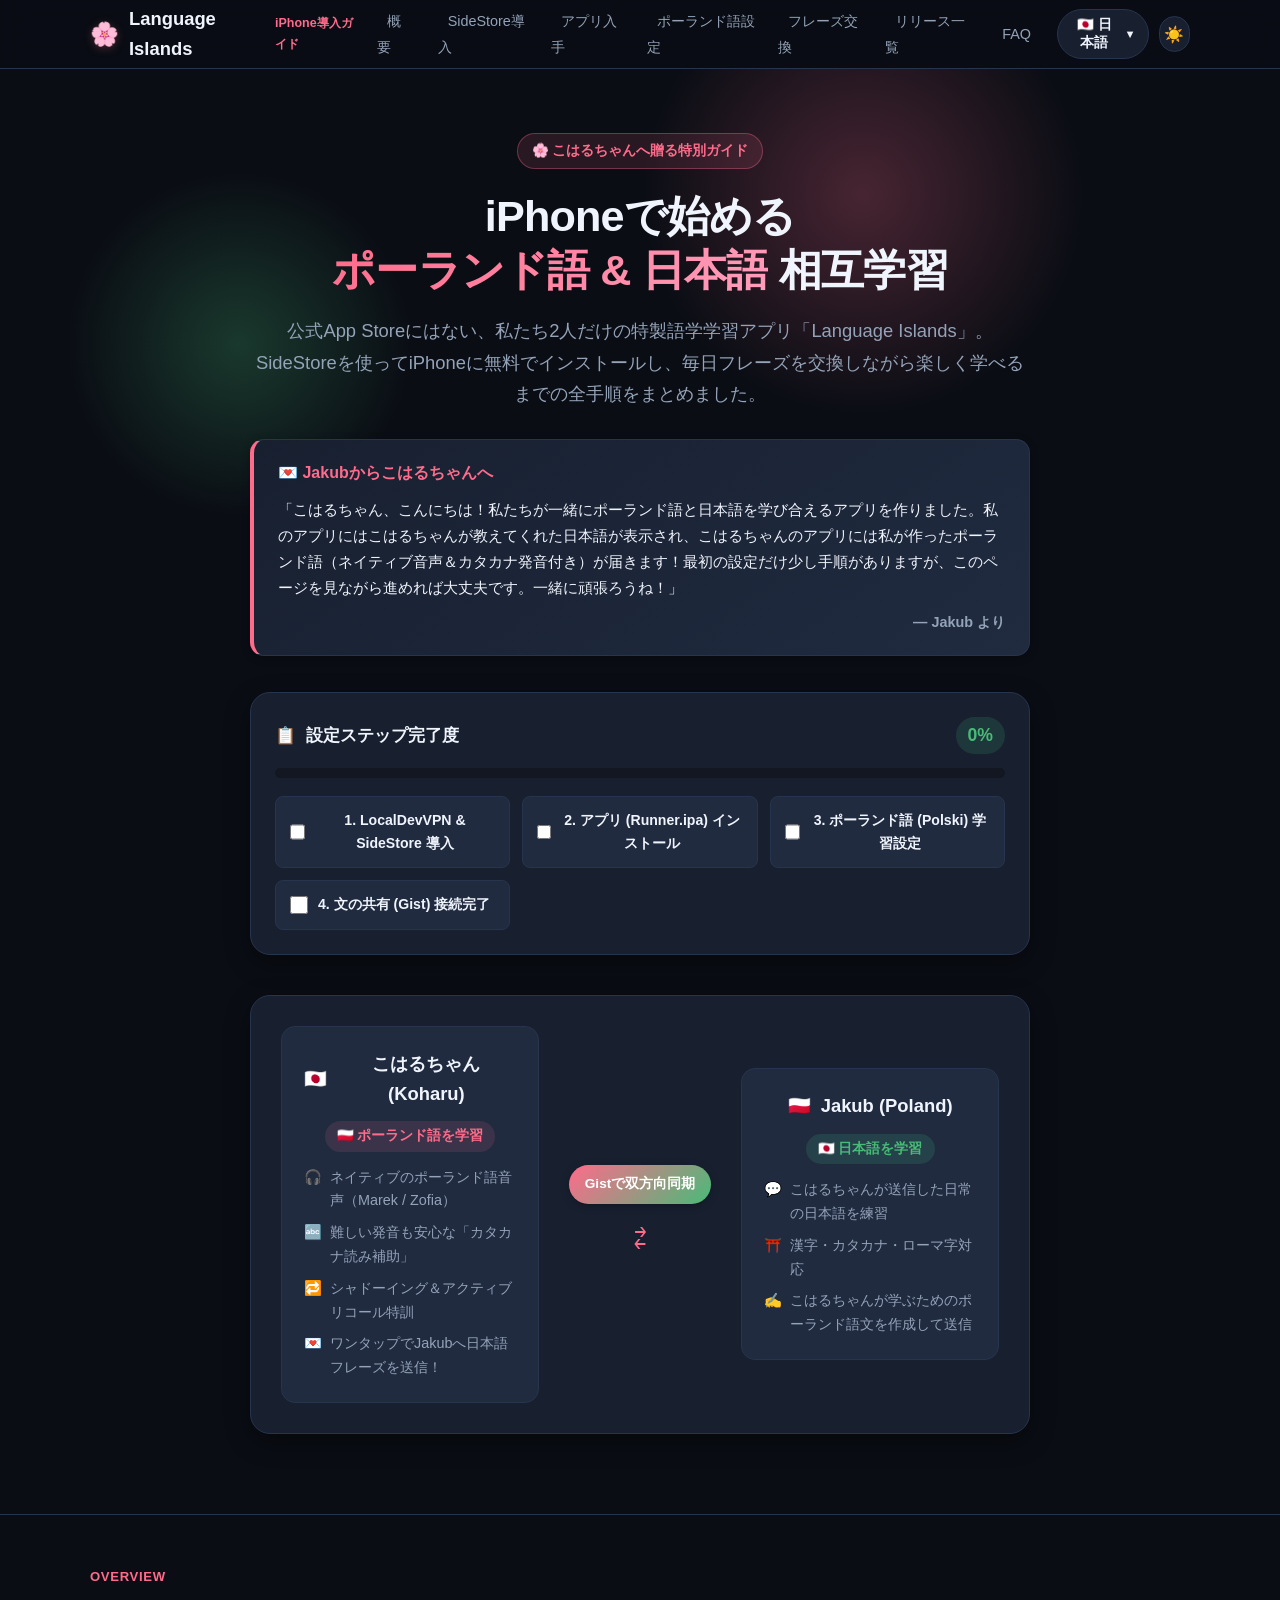
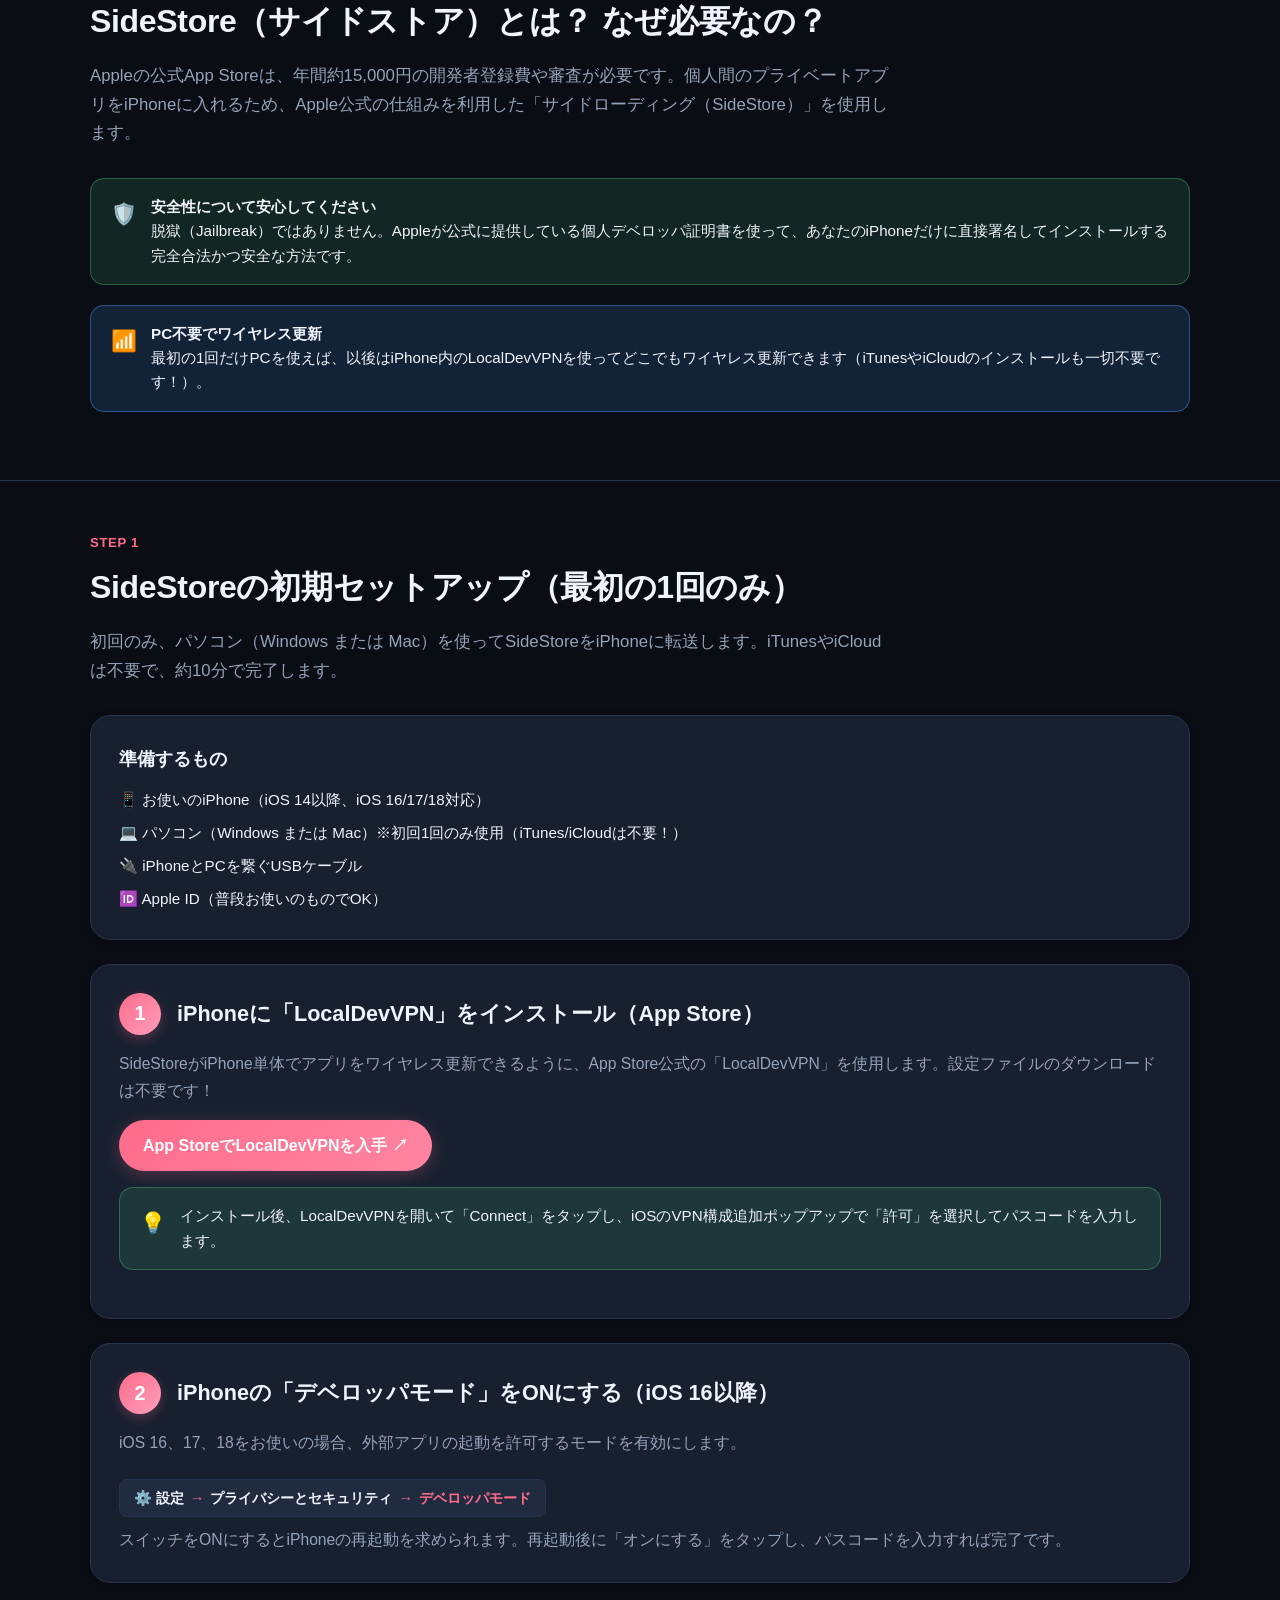
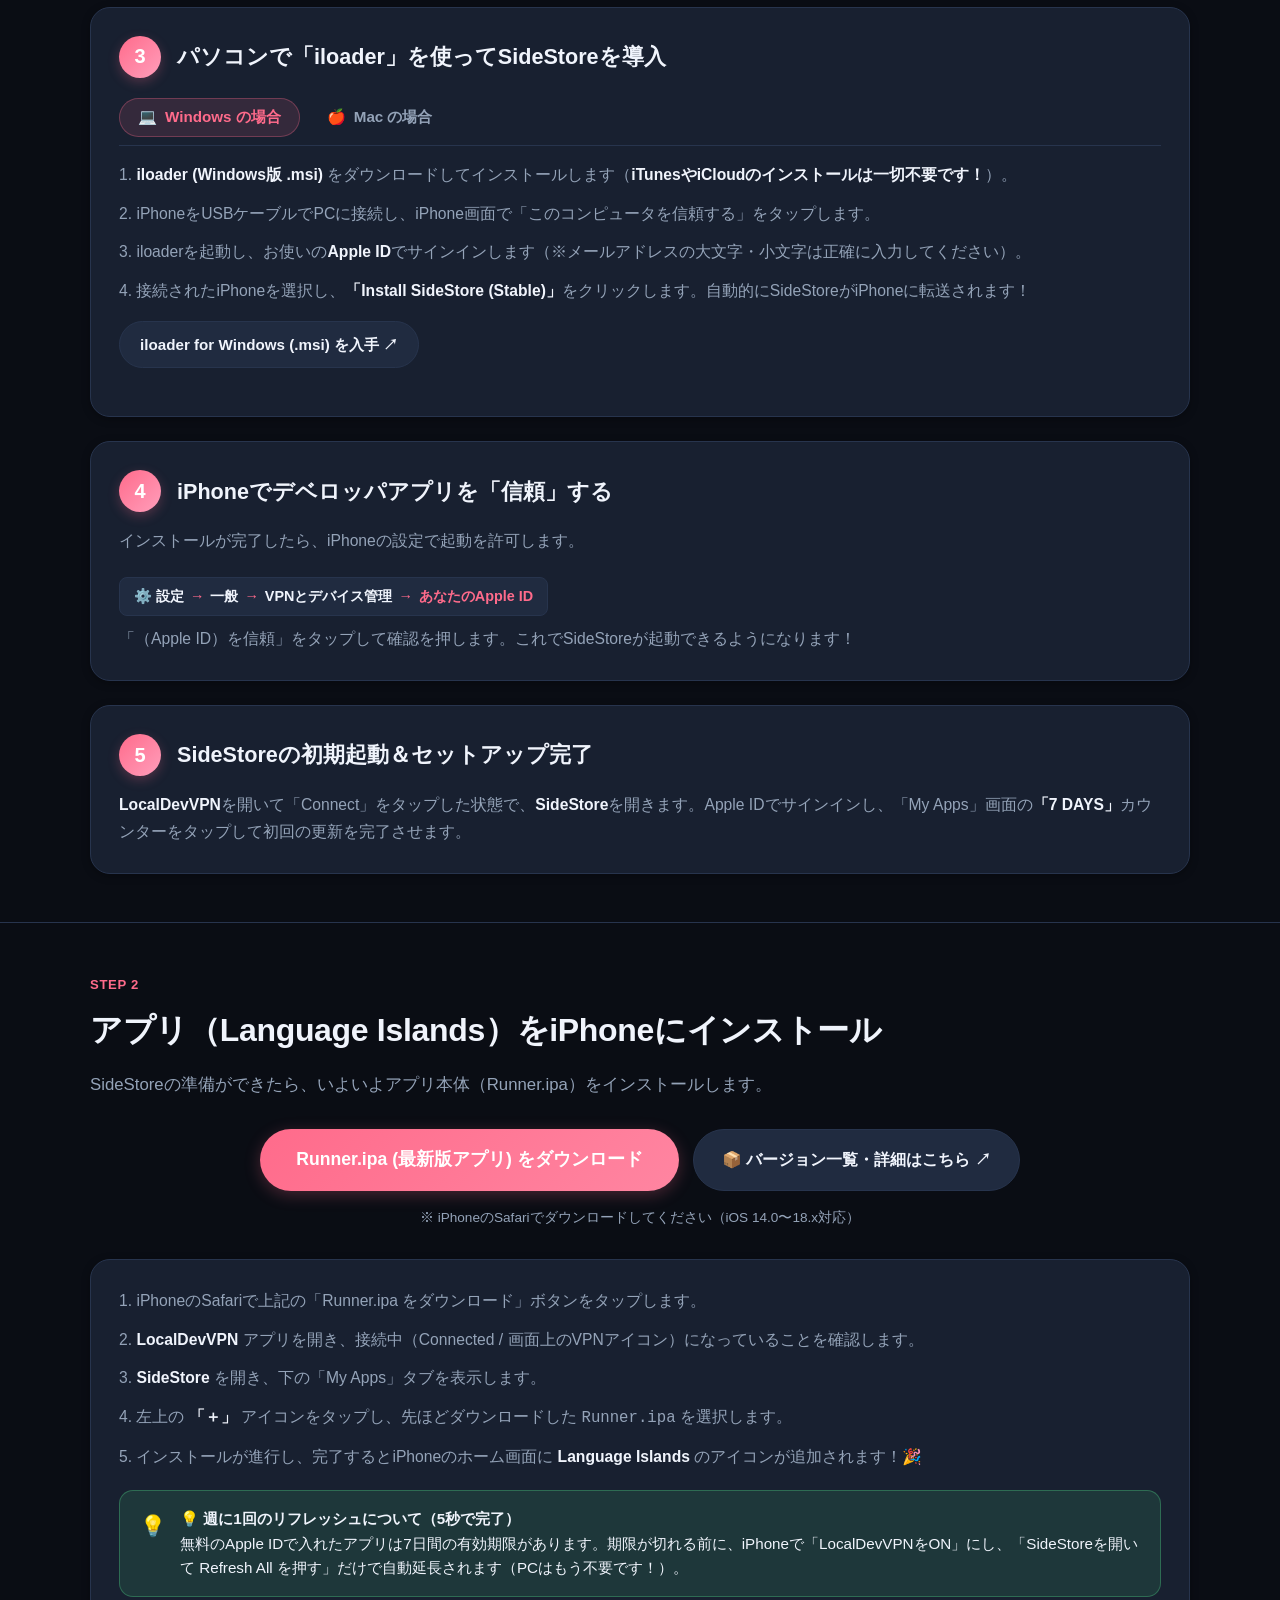
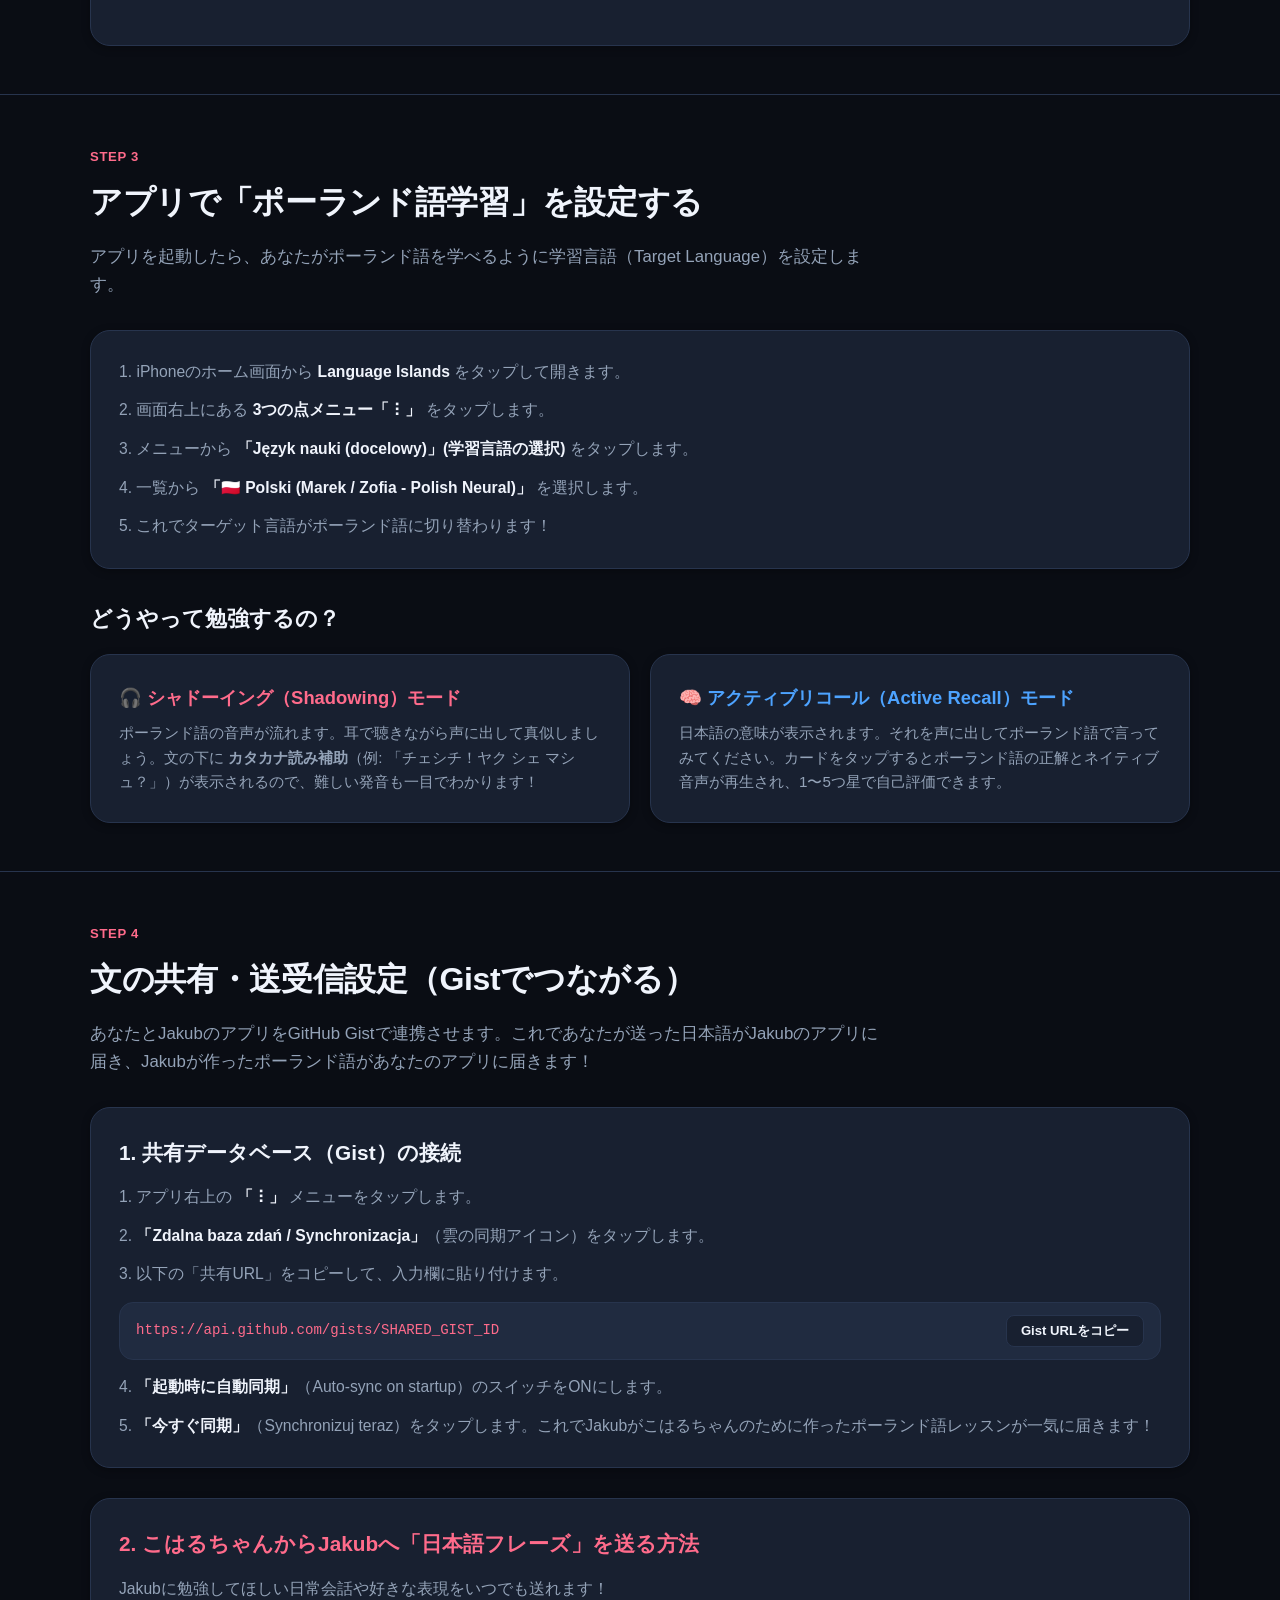
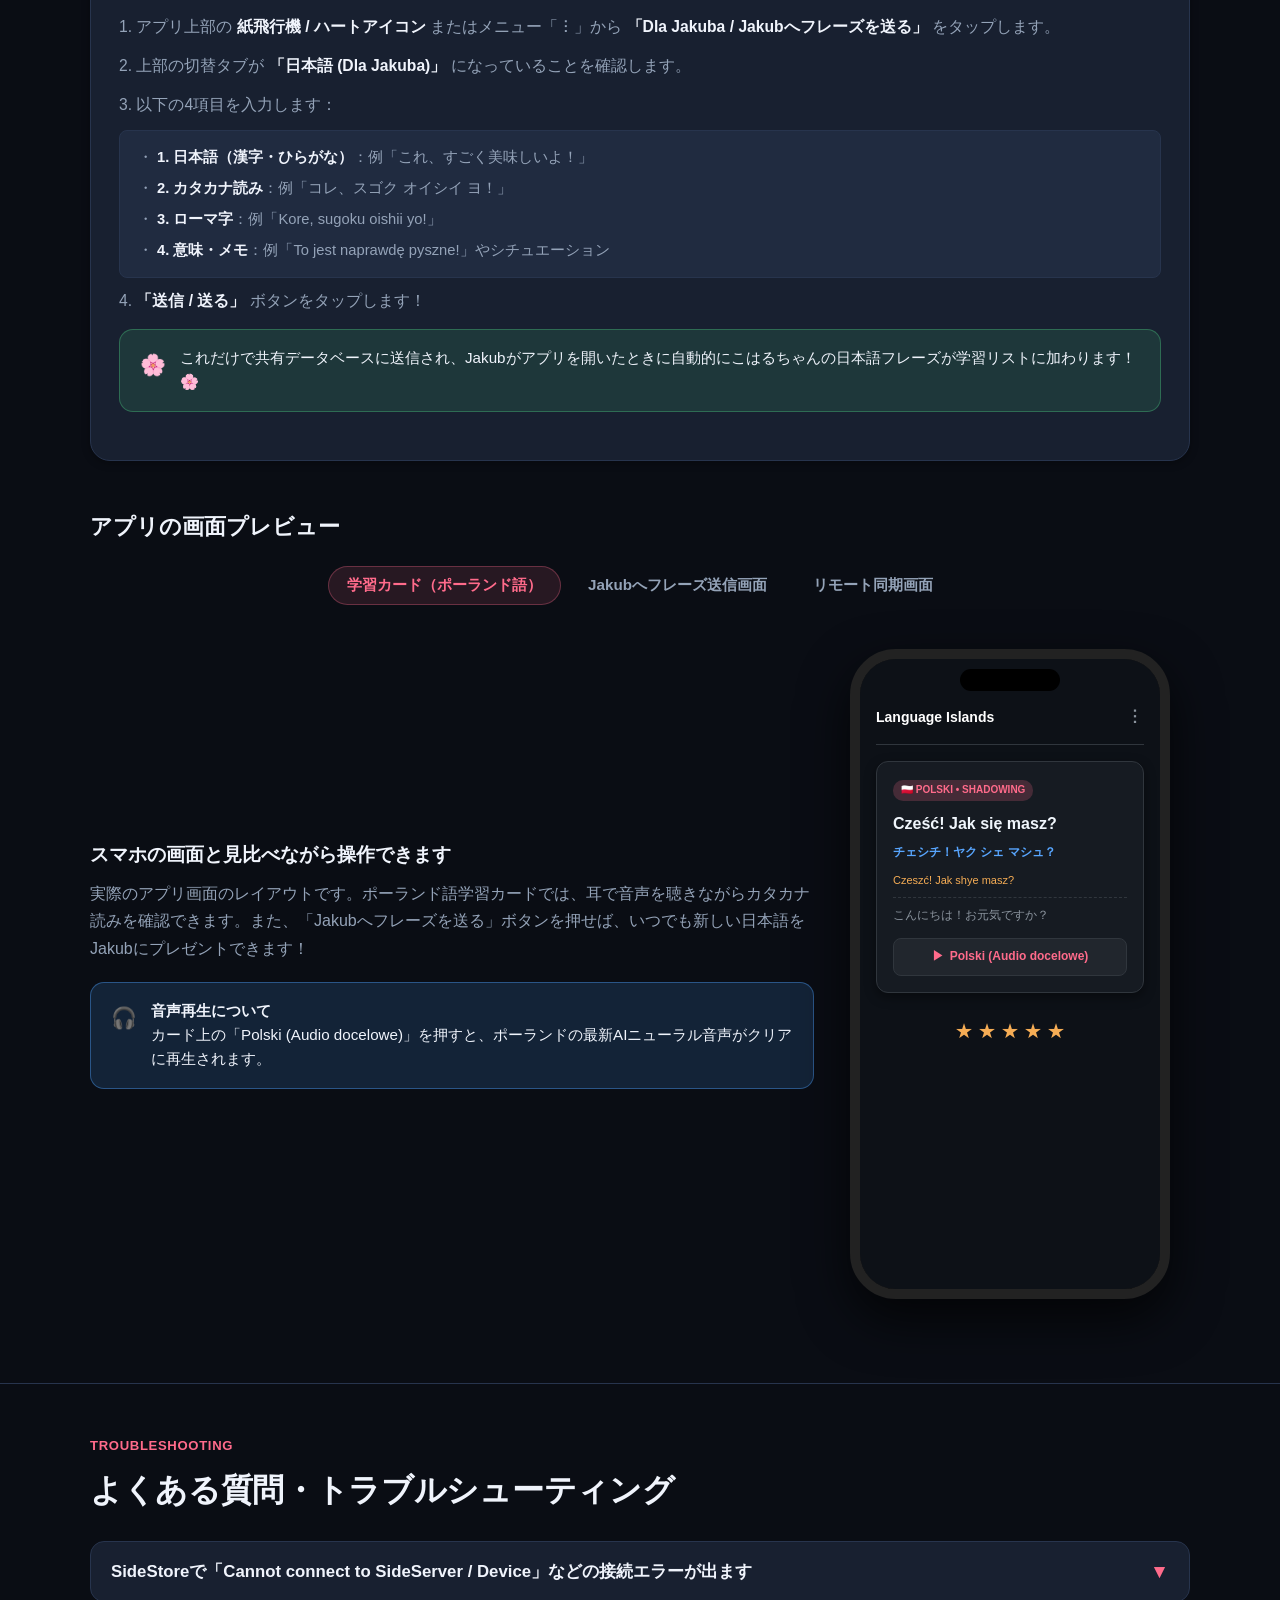
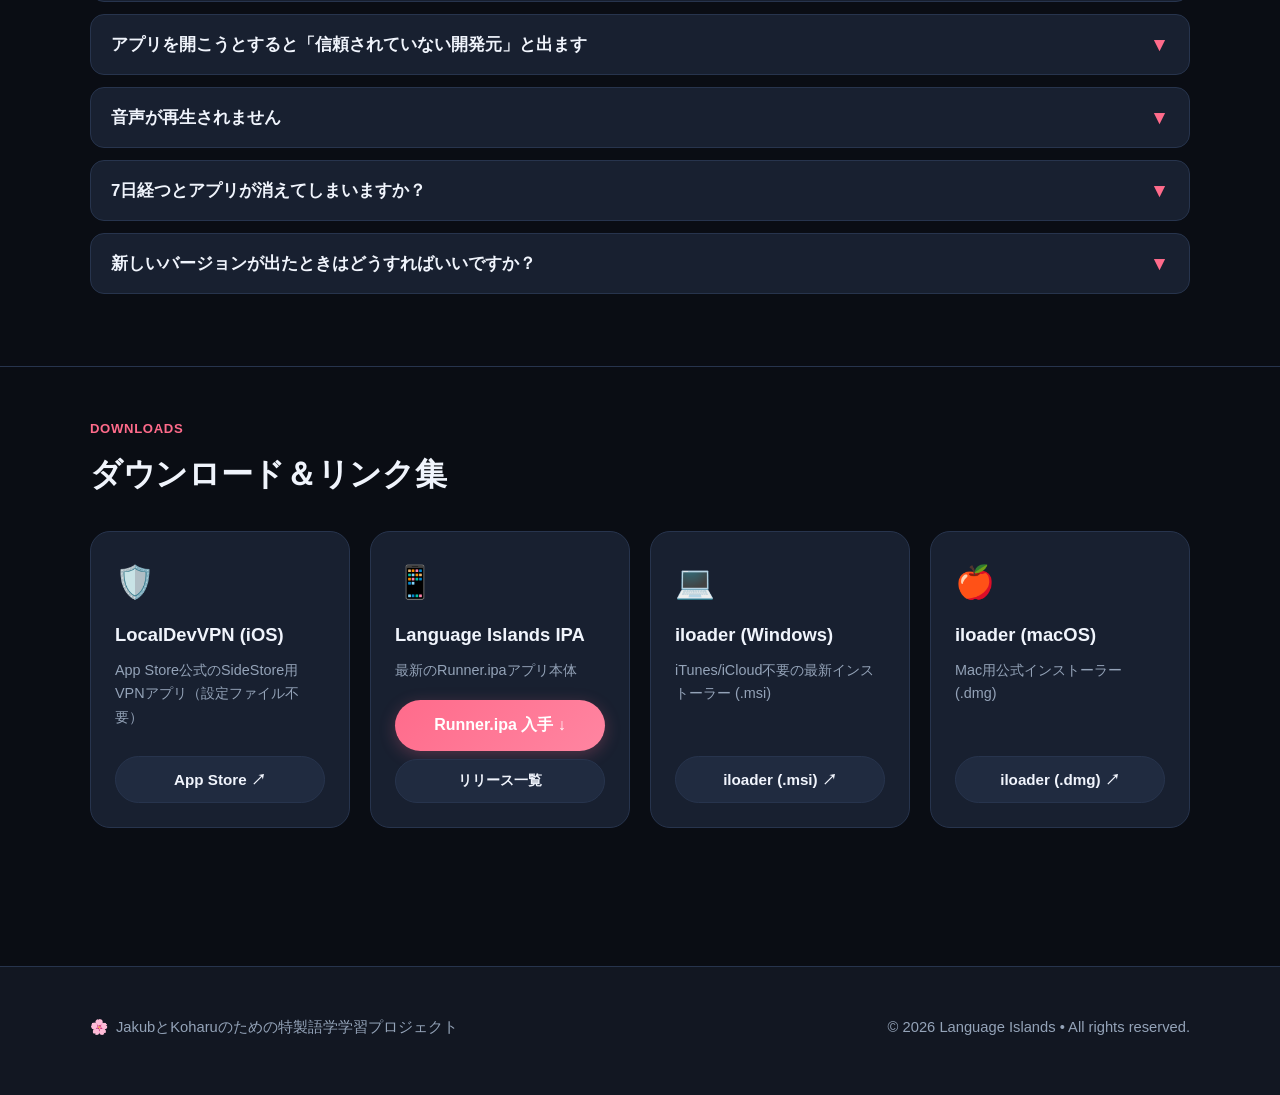
==== commit 9c944d8e: "feat(pages): add releases.html and version download portal with direct IPA links" ====
--- a/index.html
+++ b/index.html
@@ -30,6 +30,7 @@
           <li><a href="#app-install" data-i18n="navAppInstall">アプリ入手</a></li>
           <li><a href="#polish-config" data-i18n="navPolishConfig">ポーランド語設定</a></li>
           <li><a href="#exchange" data-i18n="navExchange">フレーズ交換</a></li>
+          <li><a href="releases.html" data-i18n="navVersions">リリース一覧</a></li>
           <li><a href="#faq" data-i18n="navFaq">FAQ</a></li>
         </ul>
       </nav>
@@ -340,13 +341,18 @@
           SideStoreの準備ができたら、いよいよアプリ本体（Runner.ipa）をインストールします。
         </p>
 
-        <!-- Direct Download Button for IPA -->
+        <!-- Direct Download Button for IPA & Version Portal -->
         <div style="text-align: center; margin: 30px 0;">
-          <a href="https://github.com/Sliskislimak/language_islands_app/releases/latest" target="_blank" rel="noopener" class="btn-primary" style="font-size: 1.1rem; padding: 16px 36px;" data-i18n="downloadIpaBtn">
-            Runner.ipa (最新版アプリ) をダウンロード ↓
-          </a>
-          <p style="font-size: 0.85rem; color: var(--text-muted); margin-top: 8px;">
-            ※ iPhoneのSafariでダウンロードしてください
+          <div class="btn-group" style="justify-content: center; gap: 14px; flex-wrap: wrap;">
+            <a href="https://github.com/Sliskislimak/language_islands_app/releases/download/v1.0.0/Runner.ipa" download="Runner.ipa" class="btn-primary" style="font-size: 1.1rem; padding: 16px 36px;" data-i18n="downloadIpaBtn">
+              Runner.ipa (最新版アプリ) をダウンロード ↓
+            </a>
+            <a href="releases.html" class="btn-secondary" style="font-size: 1rem; padding: 16px 28px;" data-i18n="viewAllVersionsBtn">
+              📦 バージョン一覧・詳細はこちら ↗
+            </a>
+          </div>
+          <p style="font-size: 0.85rem; color: var(--text-muted); margin-top: 10px;">
+            ※ iPhoneのSafariでダウンロードしてください（iOS 14.0〜18.x対応）
           </p>
         </div>
 
@@ -682,11 +688,16 @@
             <div>
               <div class="resource-icon">📱</div>
               <div class="resource-title" data-i18n="resAppTitle">Language Islands IPA</div>
-              <div class="resource-desc" data-i18n="resAppDesc">最新のRunner.ipaアプリ本体</div>
-            </div>
-            <a href="https://github.com/Sliskislimak/language_islands_app/releases/latest" target="_blank" rel="noopener" class="btn-primary">
-              Runner.ipa 入手 ↓
-            </a>
+              <div class="resource-desc" data-i18n="resAppDesc">最新のRunner.ipaアプリ本体 (v1.0.0)</div>
+            </div>
+            <div style="display: flex; flex-direction: column; gap: 8px;">
+              <a href="https://github.com/Sliskislimak/language_islands_app/releases/download/v1.0.0/Runner.ipa" download="Runner.ipa" class="btn-primary" style="text-align: center;">
+                Runner.ipa 入手 ↓
+              </a>
+              <a href="releases.html" class="btn-secondary" style="text-align: center; font-size: 0.85rem;" data-i18n="navVersions">
+                リリース一覧 ↗
+              </a>
+            </div>
           </div>
 
           <!-- iloader Windows -->
--- a/styles.css
+++ b/styles.css
@@ -1297,3 +1297,179 @@
     font-size: 1.6rem;
   }
 }
+
+/* ==========================================================================
+   Releases & Version Downloads Page
+   ========================================================================== */
+
+.release-card-featured {
+  background-color: var(--bg-surface);
+  border: 2px solid var(--sakura);
+  border-radius: var(--radius-lg);
+  padding: 32px;
+  position: relative;
+  box-shadow: 0 12px 36px var(--sakura-glow);
+  margin-bottom: 32px;
+}
+
+.release-card-header {
+  display: flex;
+  justify-content: space-between;
+  align-items: flex-start;
+  flex-wrap: wrap;
+  gap: 16px;
+  margin-bottom: 24px;
+  border-bottom: 1px solid var(--border-color);
+  padding-bottom: 20px;
+}
+
+.release-version-title {
+  font-size: 1.85rem;
+  font-weight: 800;
+  color: var(--text-main);
+  display: flex;
+  align-items: center;
+  gap: 12px;
+  letter-spacing: -0.02em;
+}
+
+.release-date-sub {
+  font-size: 0.9rem;
+  color: var(--text-muted);
+  margin-top: 4px;
+}
+
+.release-badge-pill {
+  display: inline-flex;
+  align-items: center;
+  gap: 6px;
+  padding: 6px 14px;
+  border-radius: var(--radius-full);
+  font-size: 0.85rem;
+  font-weight: 700;
+  background-color: var(--sakura-bg);
+  color: var(--sakura);
+  border: 1px solid var(--sakura);
+}
+
+.release-badge-pill.matcha {
+  background-color: var(--matcha-bg);
+  color: var(--matcha);
+  border-color: var(--matcha);
+}
+
+.release-badge-pill.muted {
+  background-color: var(--bg-surface-elevated);
+  color: var(--text-muted);
+  border-color: var(--border-color);
+}
+
+.specs-grid {
+  display: grid;
+  grid-template-columns: repeat(auto-fit, minmax(200px, 1fr));
+  gap: 14px;
+  margin: 20px 0;
+  background-color: var(--bg-surface-elevated);
+  border-radius: var(--radius-md);
+  padding: 18px;
+  border: 1px solid var(--border-color);
+}
+
+.spec-item {
+  display: flex;
+  flex-direction: column;
+  gap: 4px;
+}
+
+.spec-label {
+  font-size: 0.75rem;
+  text-transform: uppercase;
+  letter-spacing: 0.05em;
+  color: var(--text-faint);
+  font-weight: 700;
+}
+
+.spec-val {
+  font-size: 0.95rem;
+  color: var(--text-main);
+  font-weight: 600;
+}
+
+.changelog-box {
+  background: var(--bg-surface-elevated);
+  border: 1px solid var(--border-color);
+  border-radius: var(--radius-md);
+  padding: 24px;
+  margin: 24px 0;
+}
+
+.changelog-box h4 {
+  font-size: 1.1rem;
+  margin-bottom: 14px;
+  color: var(--sakura);
+  display: flex;
+  align-items: center;
+  gap: 8px;
+}
+
+.changelog-box ul {
+  list-style: none;
+  display: flex;
+  flex-direction: column;
+  gap: 12px;
+}
+
+.changelog-box li {
+  font-size: 0.95rem;
+  line-height: 1.5;
+  padding-left: 24px;
+  position: relative;
+}
+
+.changelog-box li::before {
+  content: "🌸";
+  position: absolute;
+  left: 0;
+  font-size: 0.95rem;
+  top: 1px;
+}
+
+.archive-card {
+  background-color: var(--bg-surface);
+  border: 1px solid var(--border-color);
+  border-radius: var(--radius-md);
+  padding: 24px;
+  margin-bottom: 16px;
+  display: flex;
+  justify-content: space-between;
+  align-items: center;
+  flex-wrap: wrap;
+  gap: 16px;
+  transition: transform var(--transition-fast), border-color var(--transition-fast);
+}
+
+.archive-card:hover {
+  transform: translateY(-2px);
+  border-color: var(--border-hover);
+}
+
+.archive-info h4 {
+  font-size: 1.2rem;
+  font-weight: 700;
+  display: flex;
+  align-items: center;
+  gap: 10px;
+}
+
+.archive-date {
+  font-size: 0.85rem;
+  color: var(--text-muted);
+  margin-top: 4px;
+}
+
+.archive-desc {
+  font-size: 0.9rem;
+  color: var(--text-muted);
+  margin-top: 6px;
+}
+
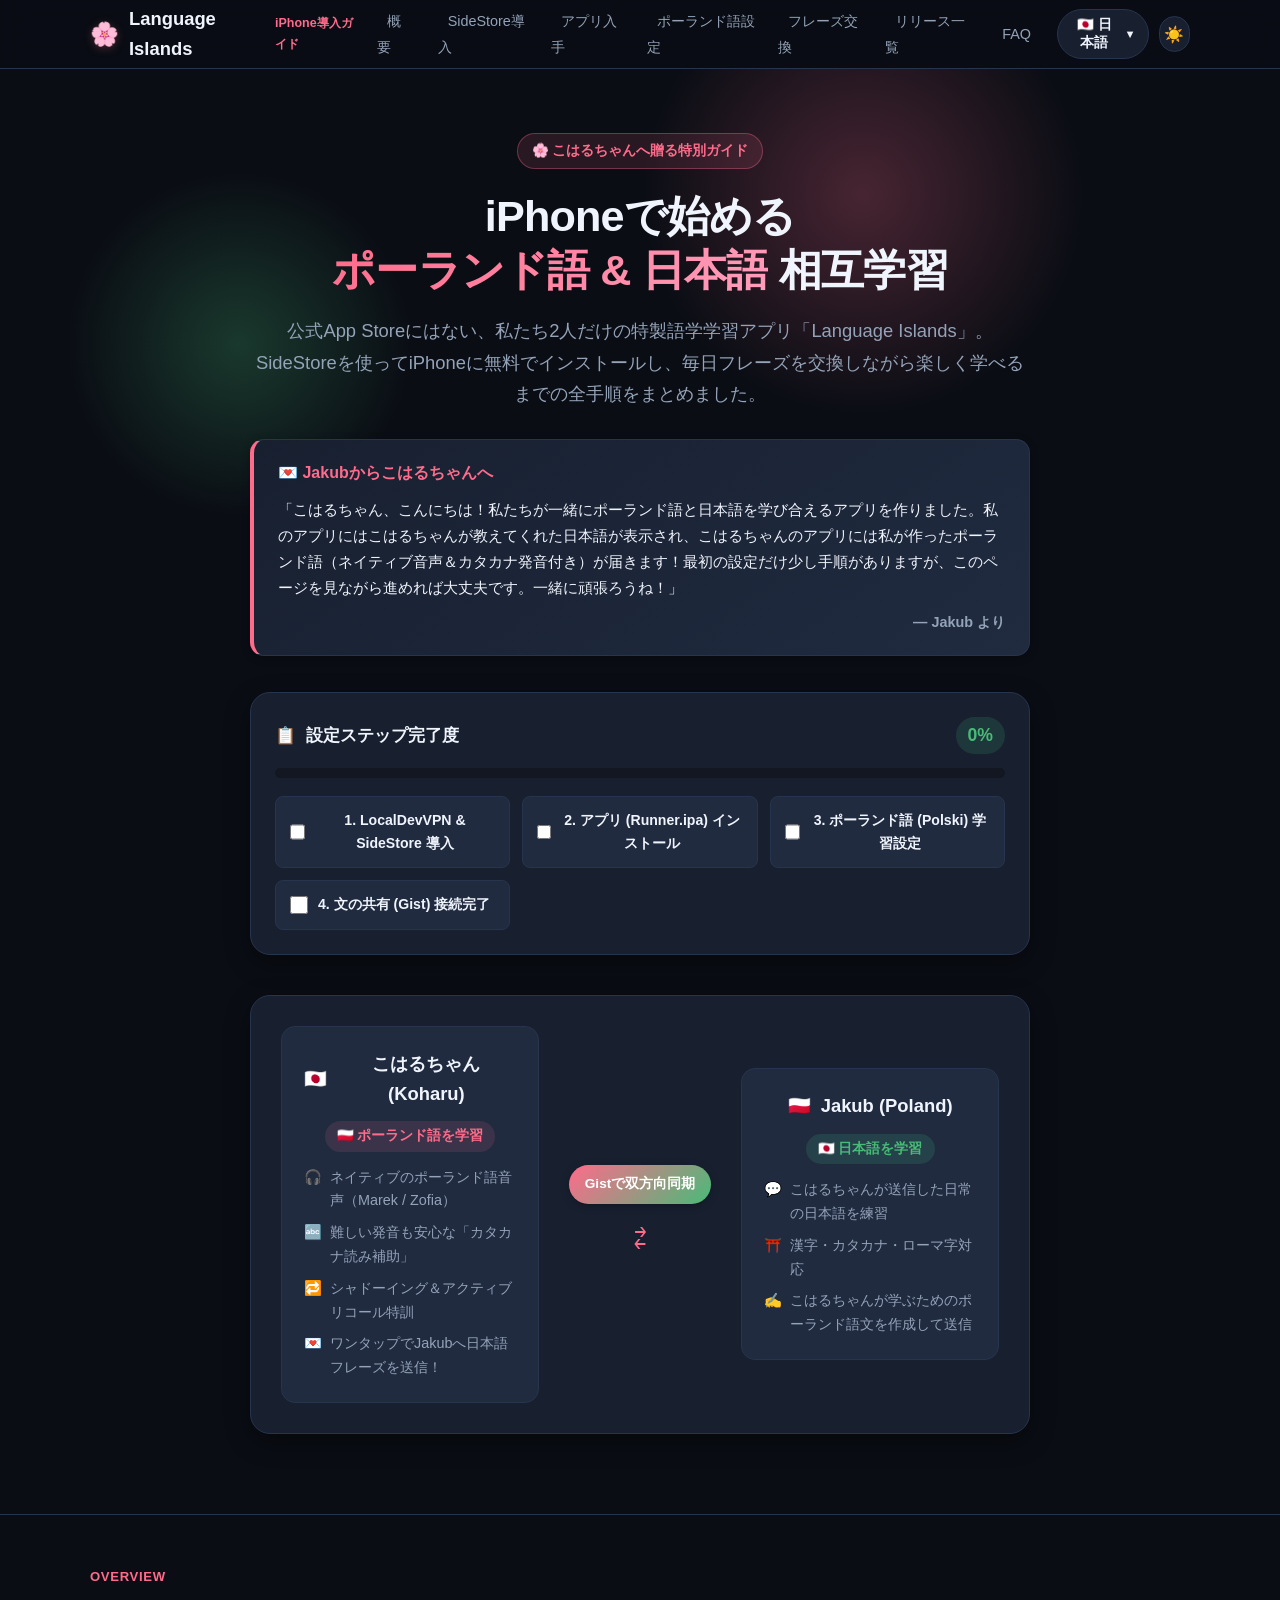
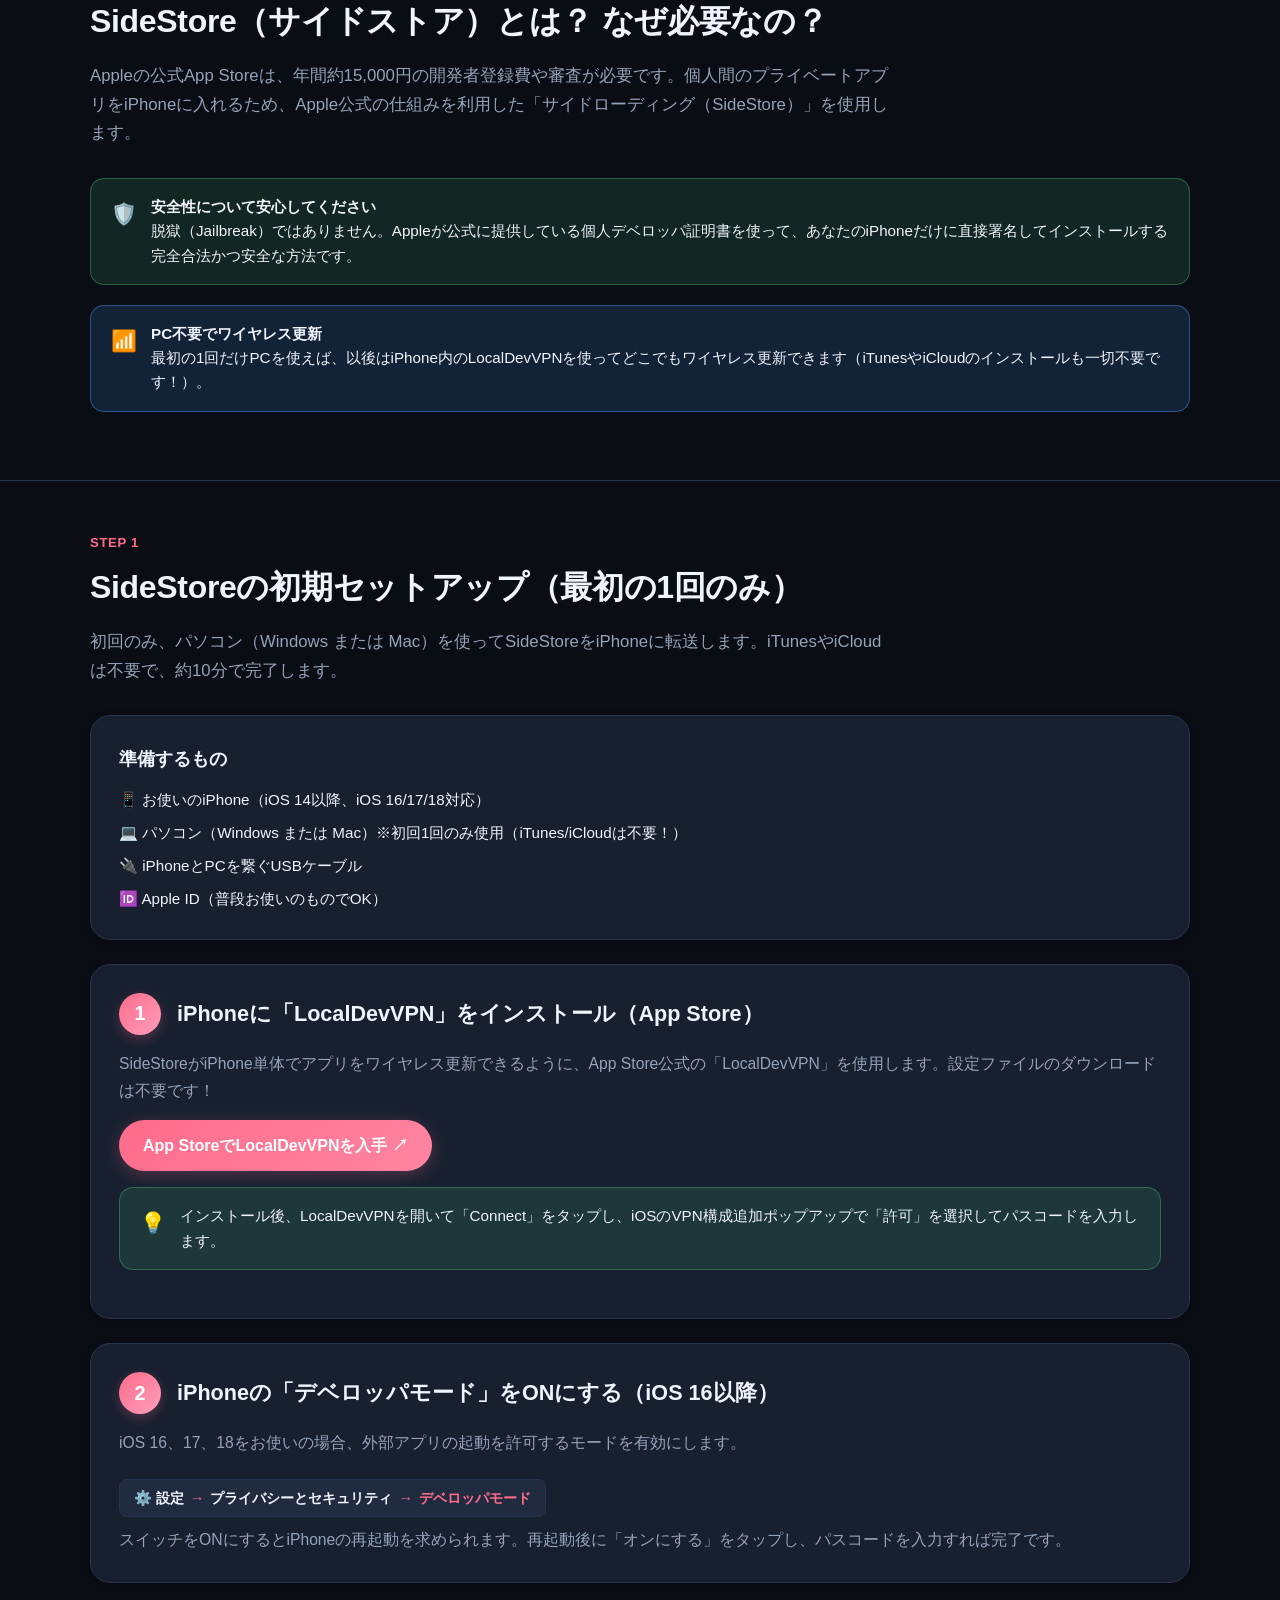
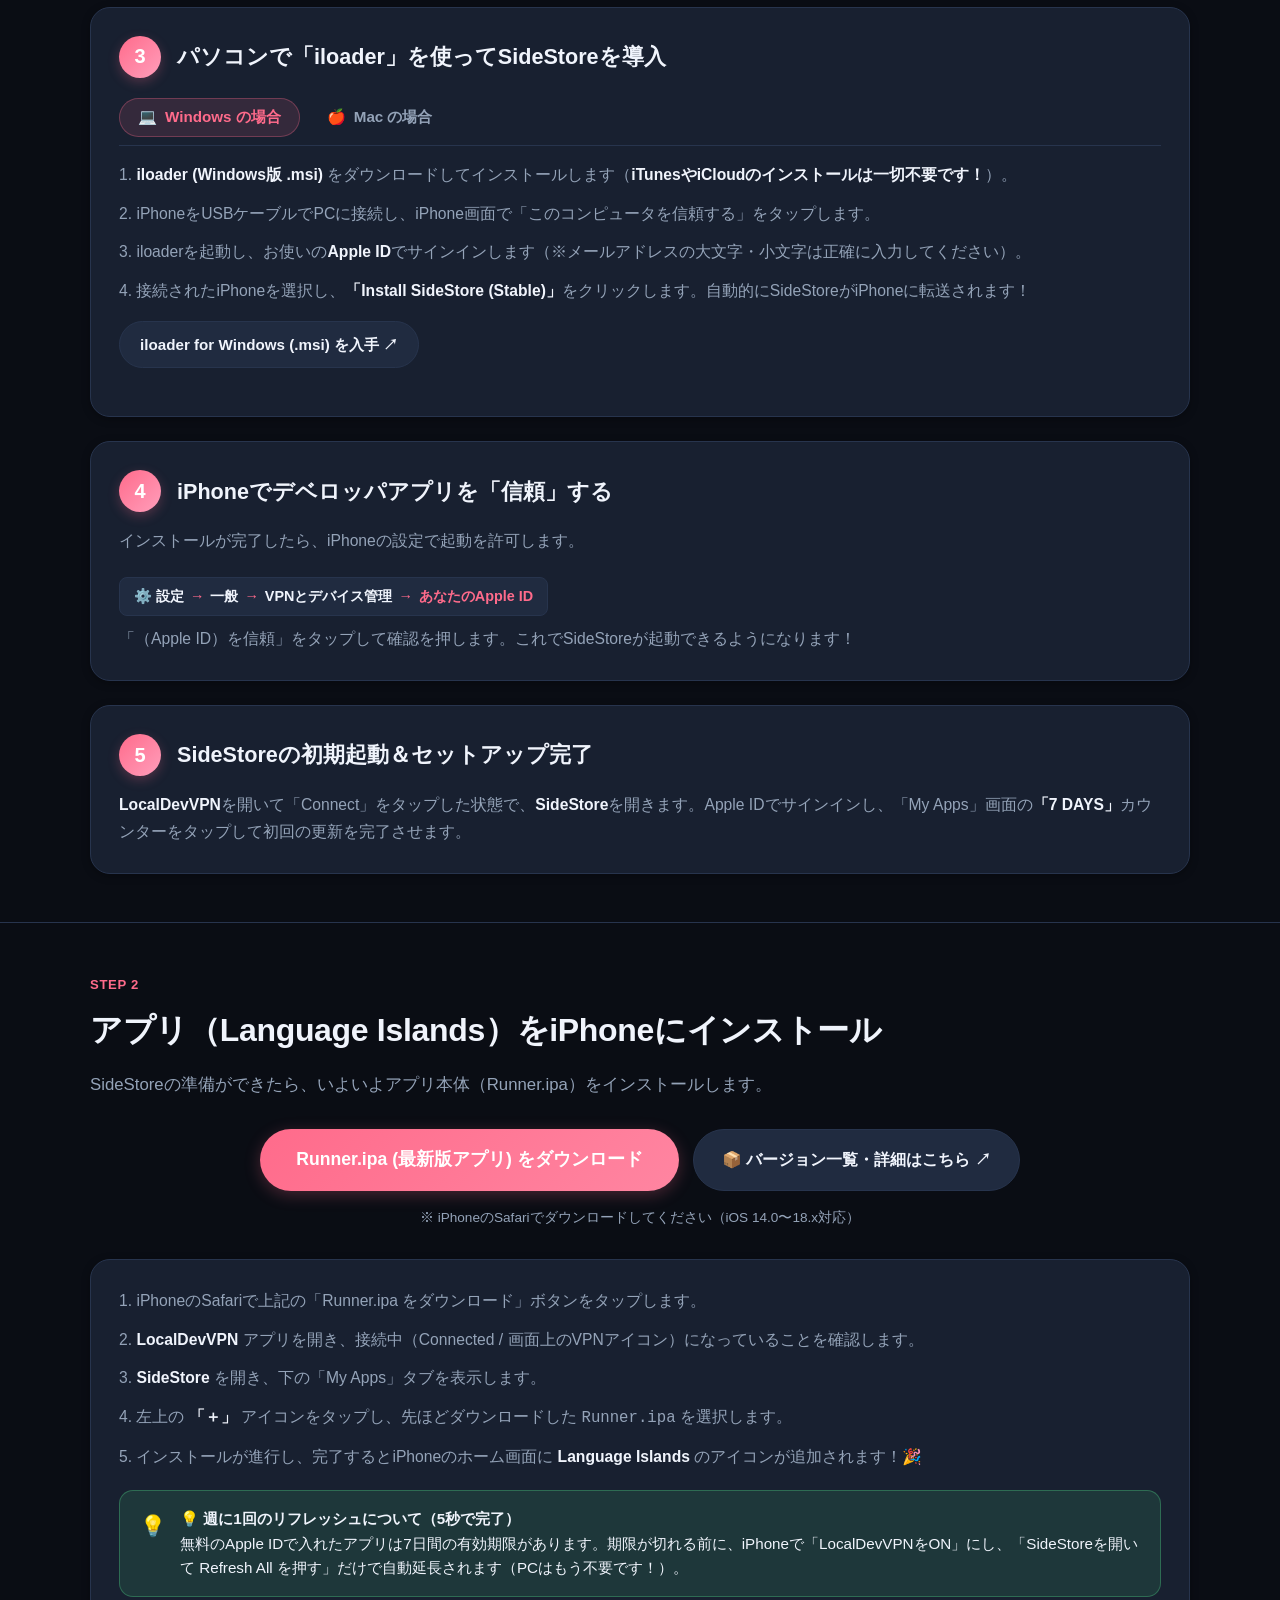
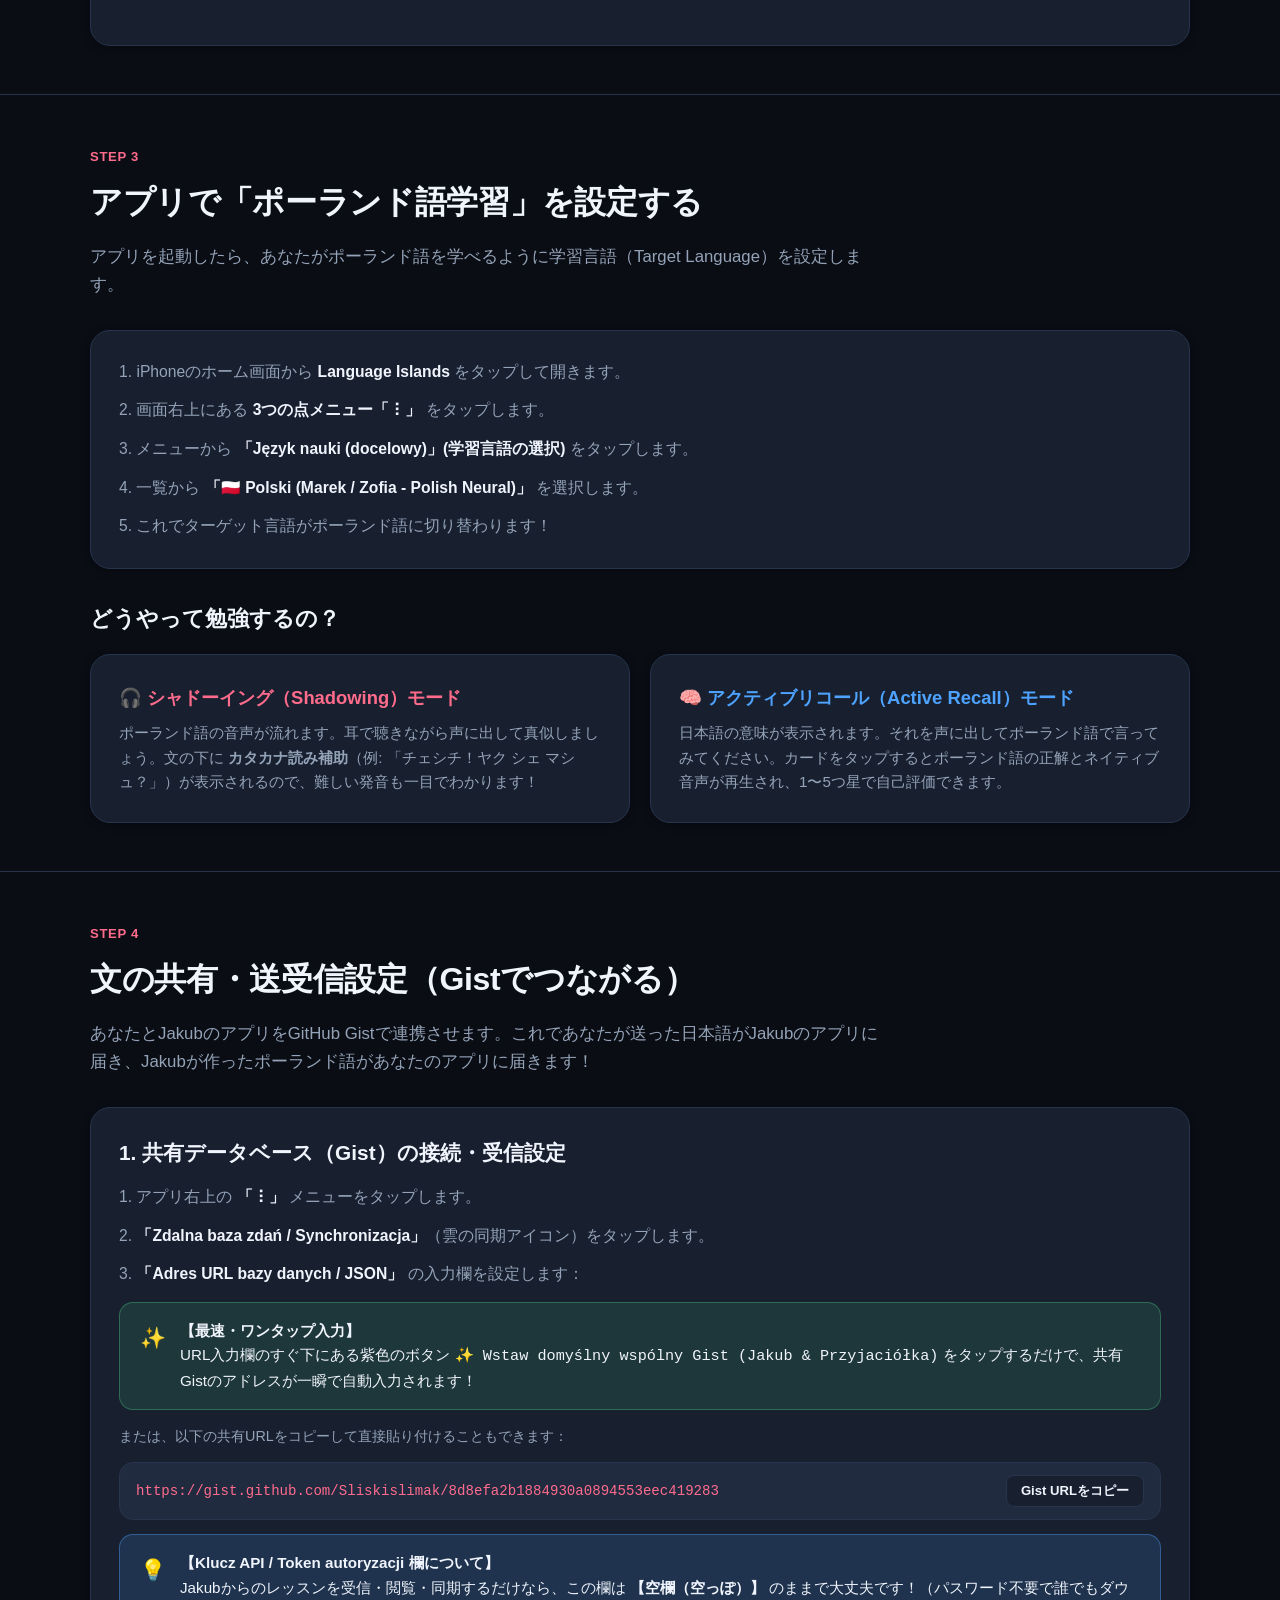
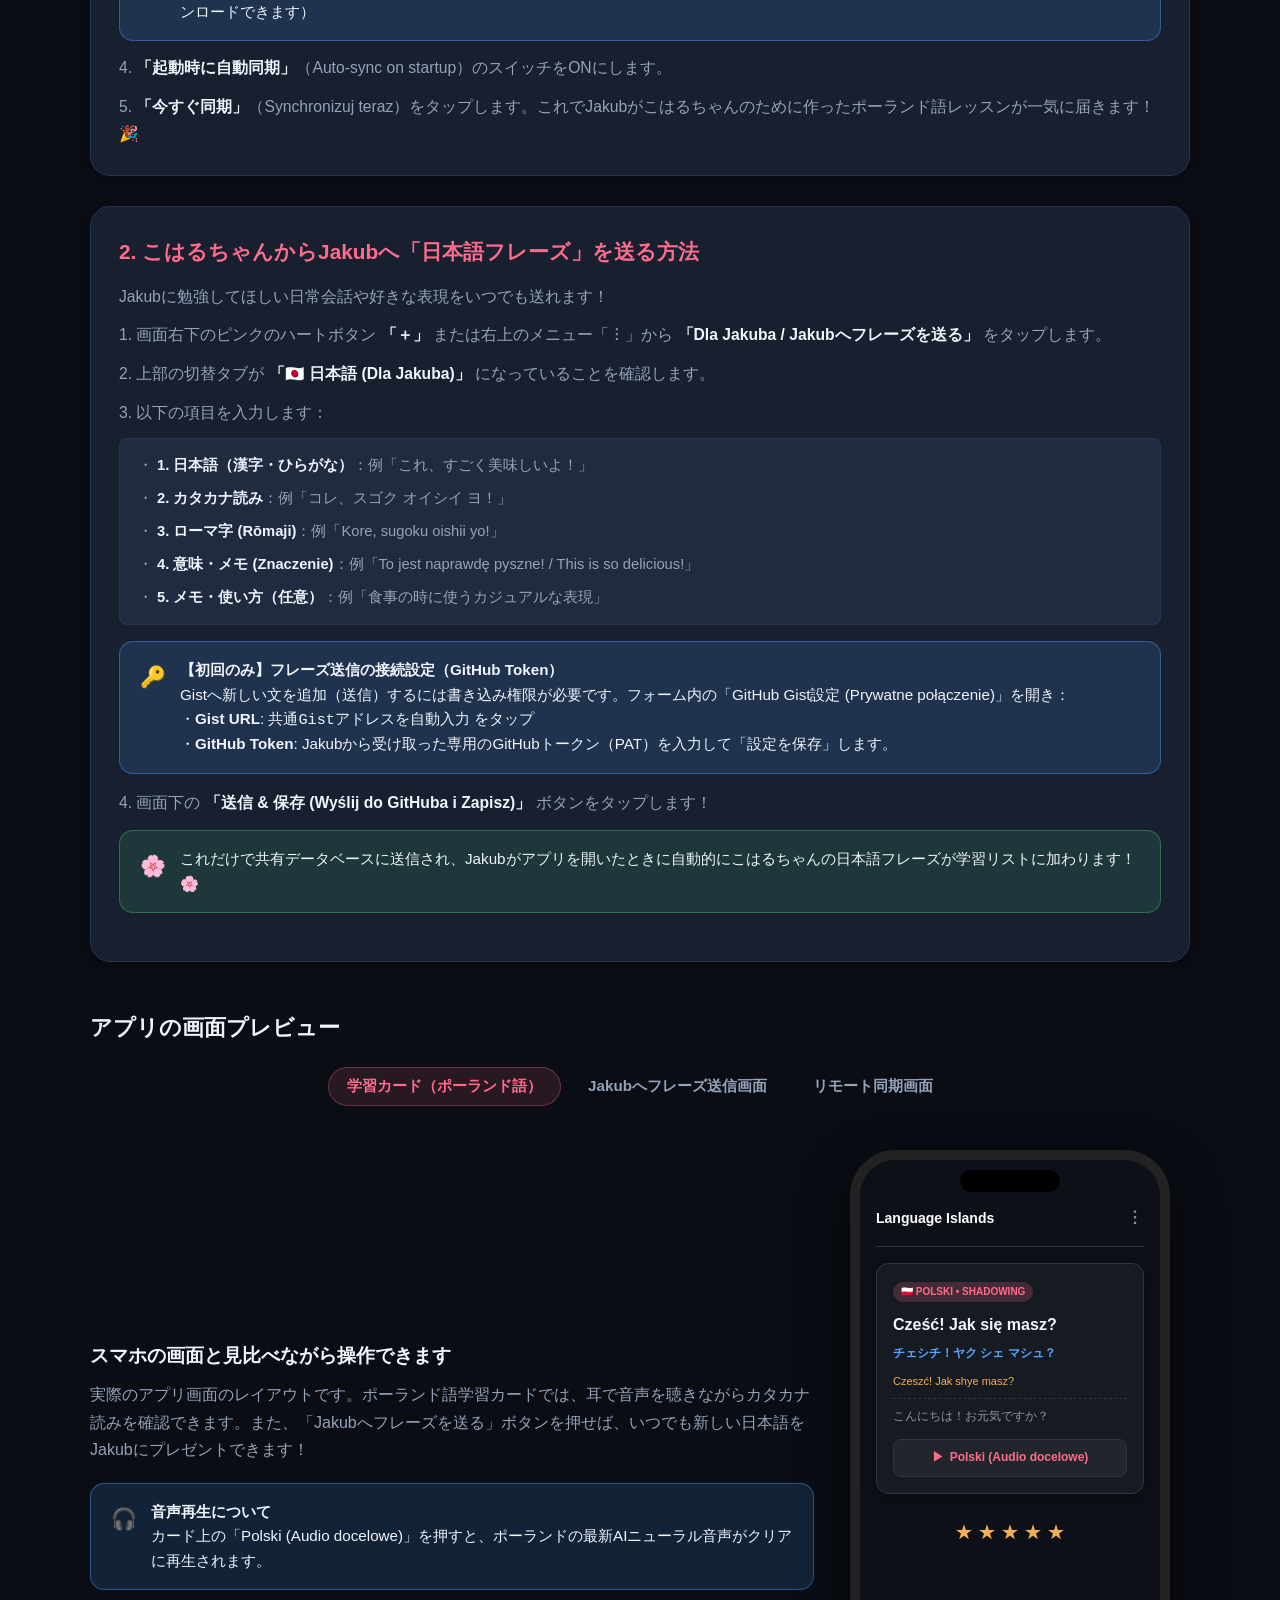
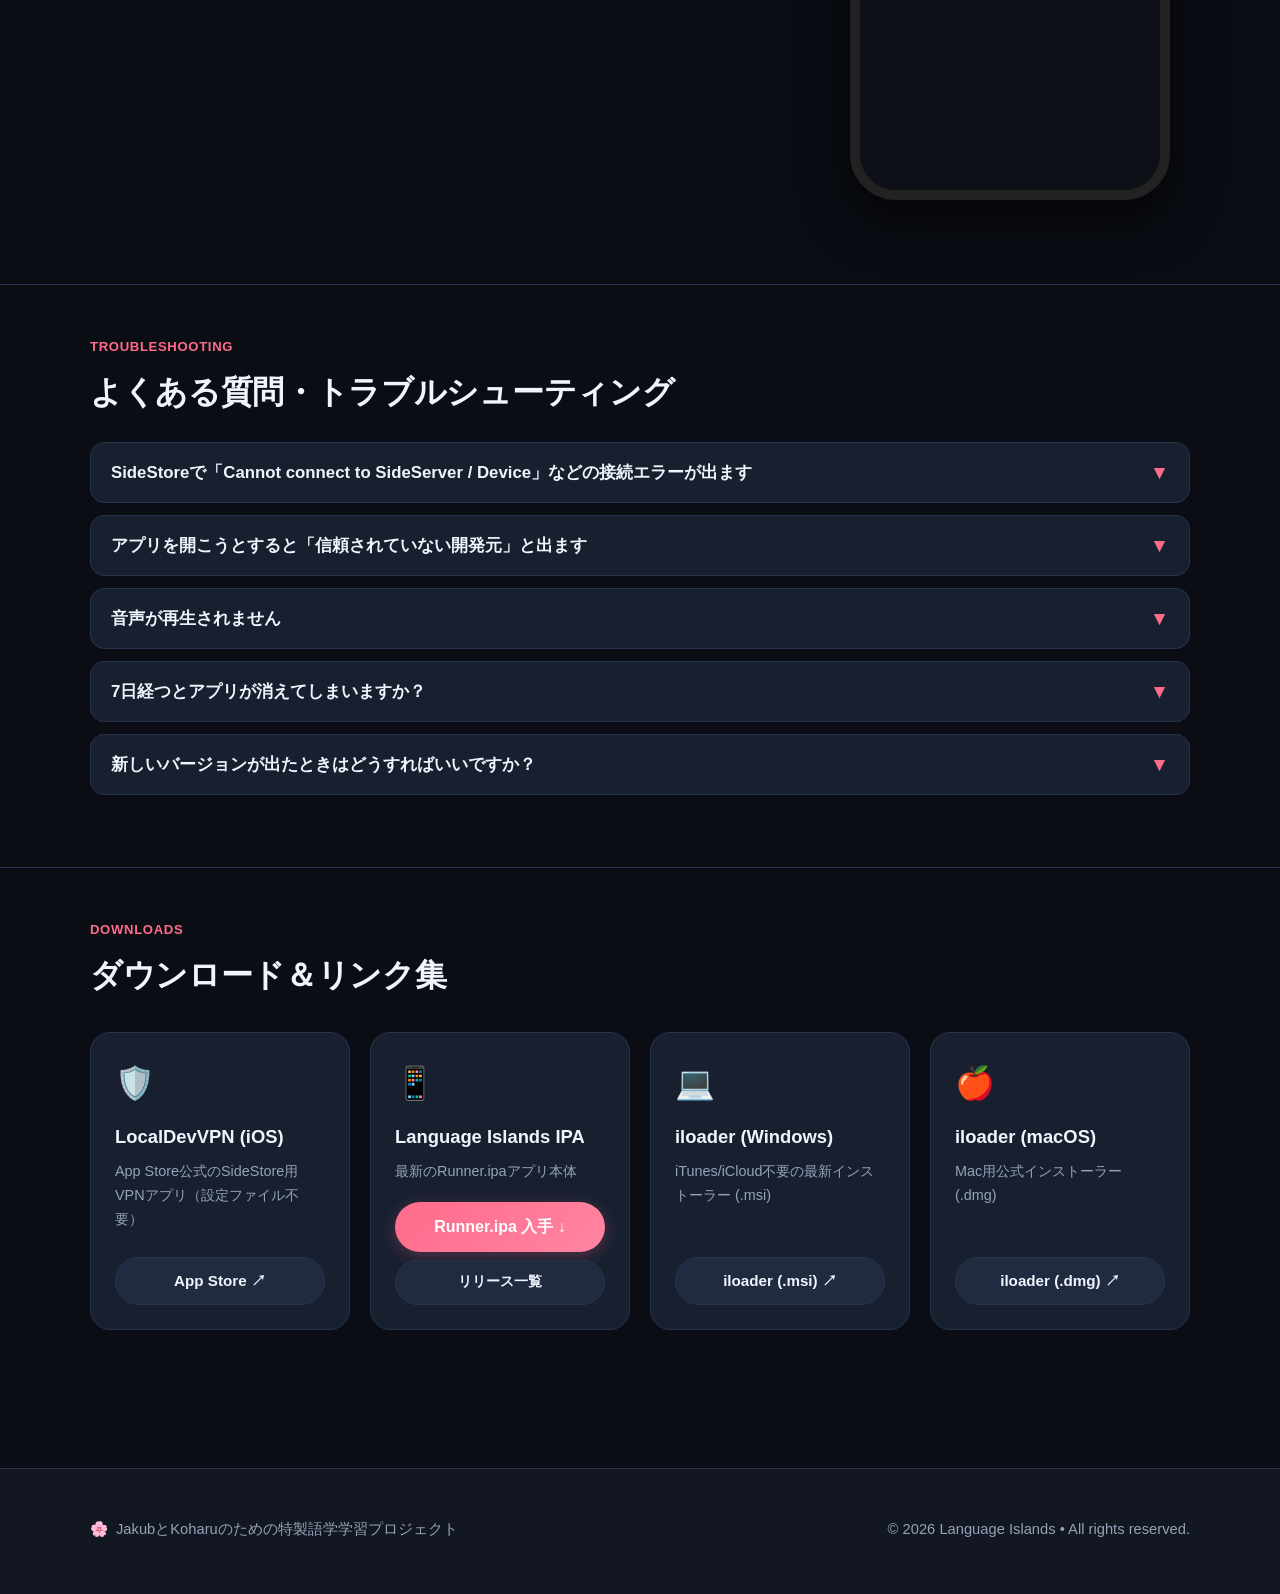
==== commit 0746a794: "docs(pages): add detailed shared Gist instructions, 1-click button guide, and token setup" ====
--- a/index.html
+++ b/index.html
@@ -429,21 +429,39 @@
 
         <!-- Subsection 1: Connect Gist -->
         <div class="step-card" style="margin-bottom: 30px;">
-          <h3 style="font-size: 1.3rem; margin-bottom: 14px;" data-i18n="syncSetupTitle">1. 共有データベース（Gist）の接続</h3>
+          <h3 style="font-size: 1.3rem; margin-bottom: 14px;" data-i18n="syncSetupTitle">1. 共有データベース（Gist）の接続・受信設定</h3>
           <div class="step-card-body">
             <p data-i18n="syncStep1">1. アプリ右上の <strong>「︙」</strong> メニューをタップします。</p>
             <p data-i18n="syncStep2">2. <strong>「Zdalna baza zdań / Synchronizacja」</strong>（雲の同期アイコン）をタップします。</p>
-            <p data-i18n="syncStep3">3. 以下の「共有URL」をコピーして、入力欄に貼り付けます。</p>
+            <p data-i18n="syncStep3">3. <strong>「Adres URL bazy danych / JSON」</strong> の入力欄を設定します：</p>
+
+            <div class="callout callout-tip" style="margin: 14px 0;">
+              <div class="callout-icon">✨</div>
+              <div>
+                <strong data-i18n="syncQuickBtnTitle">【最速・ワンタップ入力】</strong><br>
+                <span data-i18n="syncQuickBtnDesc">URL入力欄のすぐ下にある紫色のボタン <code>✨ Wstaw domyślny wspólny Gist (Jakub & Przyjaciółka)</code> をタップするだけで、共有Gistのアドレスが一瞬で自動入力されます！</span>
+              </div>
+            </div>
+
+            <p data-i18n="syncManualHint" style="font-size: 0.9rem; color: var(--text-muted); margin-top: 10px;">または、以下の共有URLをコピーして直接貼り付けることもできます：</p>
 
             <div class="copy-box">
-              <span class="copy-text" id="gistUrlText">https://api.github.com/gists/SHARED_GIST_ID</span>
-              <button class="copy-btn" data-copy="https://api.github.com/gists/SHARED_GIST_ID" data-i18n="copyGistBtn">
+              <span class="copy-text" id="gistUrlText">https://gist.github.com/Sliskislimak/8d8efa2b1884930a0894553eec419283</span>
+              <button class="copy-btn" data-copy="https://gist.github.com/Sliskislimak/8d8efa2b1884930a0894553eec419283" data-i18n="copyGistBtn">
                 Gist URLをコピー
               </button>
             </div>
 
+            <div class="callout callout-note" style="margin: 14px 0;">
+              <div class="callout-icon">💡</div>
+              <div>
+                <strong data-i18n="syncApiKeyHintTitle">【Klucz API / Token autoryzacji 欄について】</strong><br>
+                <span data-i18n="syncApiKeyHint">Jakubからのレッスンを受信・閲覧・同期するだけなら、この欄は <strong>【空欄（空っぽ）】</strong> のままで大丈夫です！（パスワード不要で誰でもダウンロードできます）</span>
+              </div>
+            </div>
+
             <p data-i18n="syncStep4">4. <strong>「起動時に自動同期」</strong>（Auto-sync on startup）のスイッチをONにします。</p>
-            <p data-i18n="syncStep5">5. <strong>「今すぐ同期」</strong>（Synchronizuj teraz）をタップします。これでJakubが作ったポーランド語レッスンが一気に届きます！</p>
+            <p data-i18n="syncStep5">5. <strong>「今すぐ同期」</strong>（Synchronizuj teraz）をタップします。これでJakubが作ったポーランド語レッスンが一気に届きます！🎉</p>
           </div>
         </div>
 
@@ -454,18 +472,30 @@
           </h3>
           <div class="step-card-body">
             <p data-i18n="sendIntro">Jakubに勉強してほしい日常会話や好きな表現をいつでも送れます！</p>
-            <p data-i18n="sendStep1">1. アプリ上部の <strong>紙飛行機 / ハートアイコン</strong> またはメニュー「︙」から <strong>「Dla Jakuba / Jakubへフレーズを送る」</strong> をタップします。</p>
-            <p data-i18n="sendStep2">2. 上部の切替タブが <strong>「日本語 (Dla Jakuba)」</strong> になっていることを確認します。</p>
-            <p data-i18n="sendStep3">3. 以下の4項目を入力します：</p>
+            <p data-i18n="sendStep1">1. 画面右下のピンクのハートボタン <strong>「＋」</strong> または右上のメニュー「︙」から <strong>「Dla Jakuba / Jakubへフレーズを送る」</strong> をタップします。</p>
+            <p data-i18n="sendStep2">2. 上部の切替タブが <strong>「🇯🇵 日本語 (Dla Jakuba)」</strong> になっていることを確認します。</p>
+            <p data-i18n="sendStep3">3. 以下の項目を入力します：</p>
             
-            <div style="background-color: var(--bg-surface-elevated); padding: 14px 18px; border-radius: var(--radius-sm); margin: 10px 0; border: 1px solid var(--border-color); display: flex; flex-direction: column; gap: 6px; font-size: 0.92rem;">
+            <div style="background-color: var(--bg-surface-elevated); padding: 14px 18px; border-radius: var(--radius-sm); margin: 10px 0; border: 1px solid var(--border-color); display: flex; flex-direction: column; gap: 8px; font-size: 0.92rem;">
               <span data-i18n="sendF1">• <strong>1. 日本語（漢字・ひらがな）</strong>：例「これ、すごく美味しいよ！」</span>
               <span data-i18n="sendF2">• <strong>2. カタカナ読み</strong>：例「コレ、スゴク オイシイ ヨ！」</span>
-              <span data-i18n="sendF3">• <strong>3. ローマ字</strong>：例「Kore, sugoku oishii yo!」</span>
-              <span data-i18n="sendF4">• <strong>4. 意味・メモ</strong>：例「To jest naprawdę pyszne!」やシチュエーション</span>
-            </div>
-
-            <p data-i18n="sendStep4">4. <strong>「送信 / 送る」</strong> ボタンをタップします！</p>
+              <span data-i18n="sendF3">• <strong>3. ローマ字 (Rōmaji)</strong>：例「Kore, sugoku oishii yo!」</span>
+              <span data-i18n="sendF4">• <strong>4. 意味・メモ (Znaczenie)</strong>：例「To jest naprawdę pyszne! / This is so delicious!」</span>
+              <span data-i18n="sendF5">• <strong>5. メモ・使い方 (任意)</strong>：例「食事の時に使うカジュアルな表現」</span>
+            </div>
+
+            <!-- GitHub Token explanation for sending -->
+            <div class="callout callout-note" style="margin: 16px 0;">
+              <div class="callout-icon">🔑</div>
+              <div>
+                <strong data-i18n="sendTokenTitle">【初回のみ】フレーズ送信の接続設定（GitHub Token）</strong><br>
+                <span data-i18n="sendTokenDesc">Gistへ新しい文を追加（送信）するには書き込み権限が必要です。フォーム内の「GitHub Gist設定 (Prywatne połączenie)」を開き：<br>
+                ・<strong>Gist URL</strong>: <code>共通Gistアドレスを自動入力</code> をタップ<br>
+                ・<strong>GitHub Token</strong>: Jakubから受け取った専用のGitHubトークン（PAT）を入力して「設定を保存」します。</span>
+              </div>
+            </div>
+
+            <p data-i18n="sendStep4">4. 画面下の <strong>「送信 & 保存 (Wyślij do GitHuba i Zapisz)」</strong> ボタンをタップします！</p>
             
             <div class="callout callout-tip" style="margin-top: 14px;">
               <div class="callout-icon">🌸</div>
@@ -581,10 +611,16 @@
 
                 <div class="mock-form-group">
                   <label class="mock-label">Adres URL bazy danych / JSON</label>
-                  <input type="text" class="mock-input" value="https://api.github.com/gists/..." readonly>
-                </div>
-
-                <div style="display: flex; justify-content: space-between; align-items: center; margin: 16px 0 10px;">
+                  <input type="text" class="mock-input" value="https://gist.github.com/Sliskislimak/8d8efa2b1884930a0894553eec419283" readonly style="font-size: 8px;">
+                  <div style="font-size: 8.5px; color: var(--sakura); margin-top: 3px; font-weight: bold;">✨ Wstaw domyślny wspólny Gist (1-klik)</div>
+                </div>
+
+                <div class="mock-form-group" style="margin-top: 8px;">
+                  <label class="mock-label">Klucz API / Token (opcjonalny)</label>
+                  <input type="text" class="mock-input" placeholder="(空欄のままでOK / Puste)" readonly style="font-size: 9px;">
+                </div>
+
+                <div style="display: flex; justify-content: space-between; align-items: center; margin: 12px 0 10px;">
                   <span style="font-size: 11px; color: #c9d1d9;">起動時に自動同期</span>
                   <span style="background-color: #238636; color: #fff; padding: 2px 8px; border-radius: 10px; font-size: 10px;">ON</span>
                 </div>
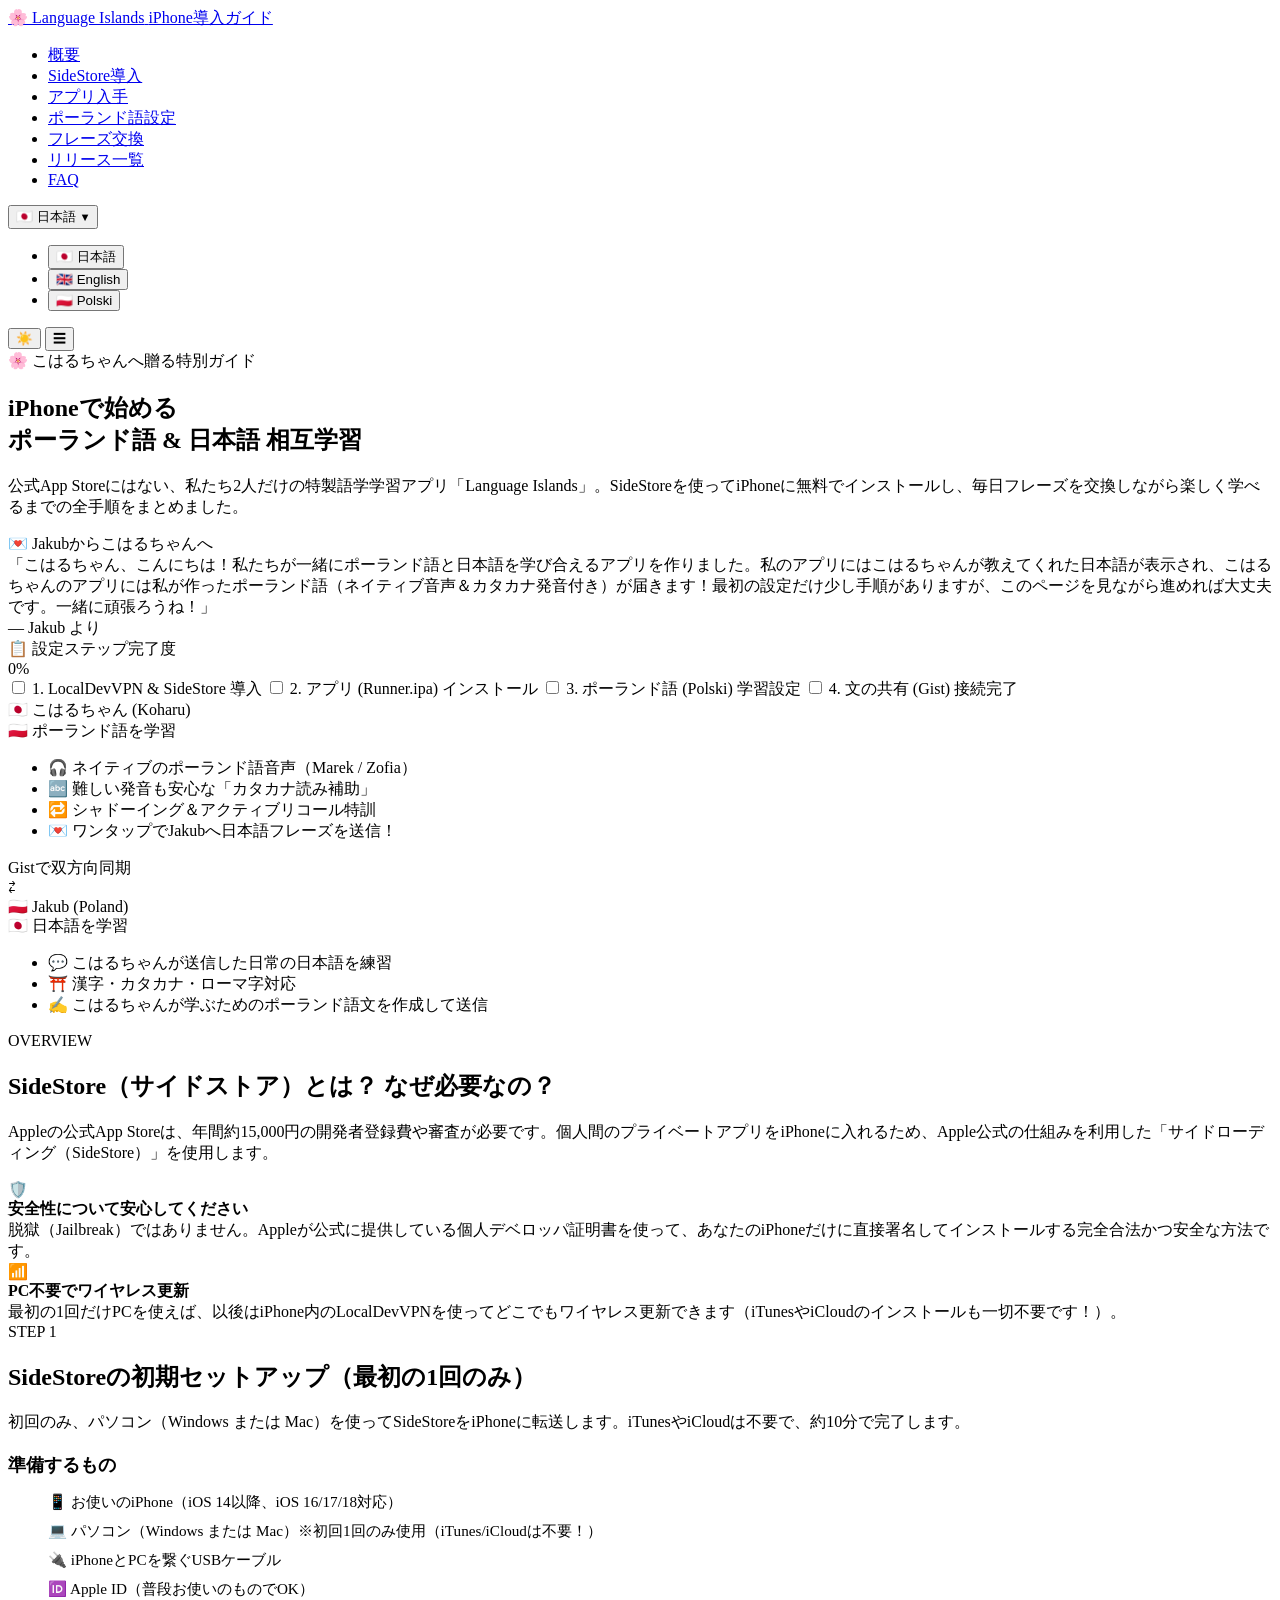
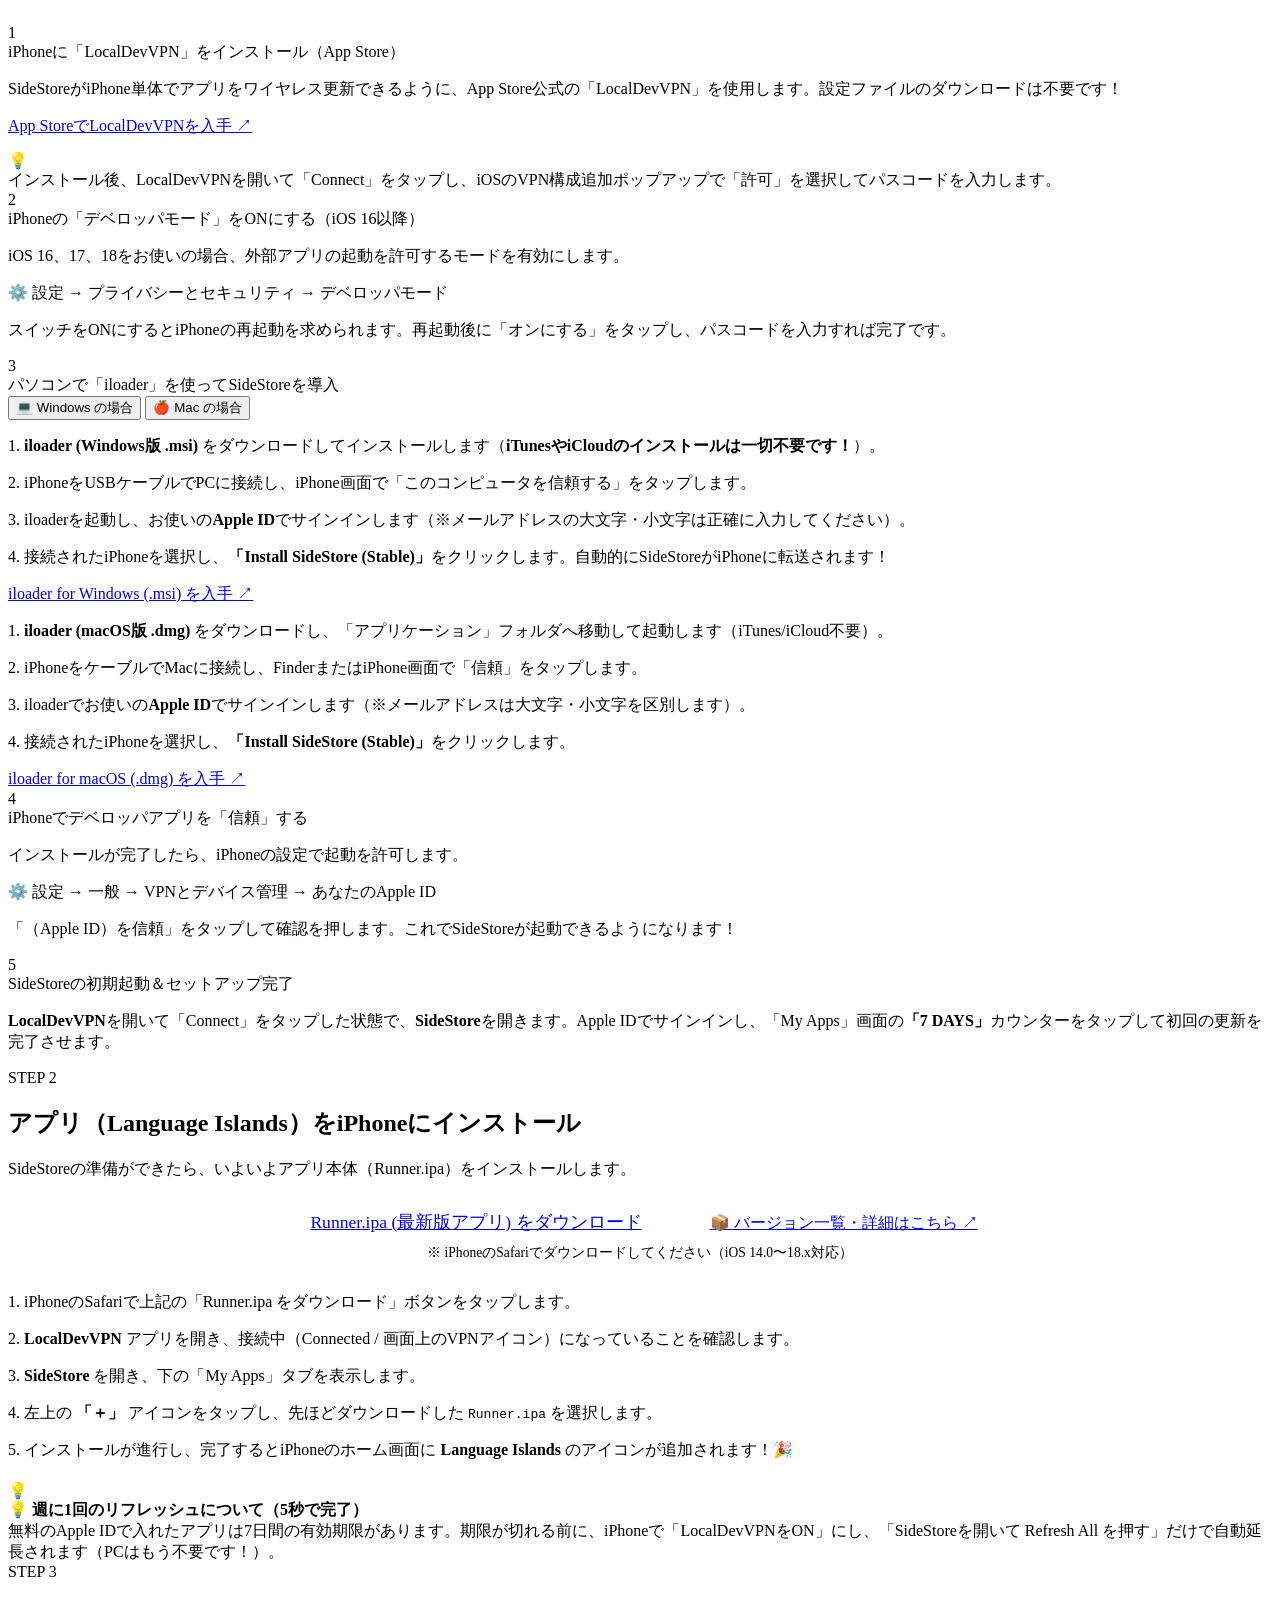
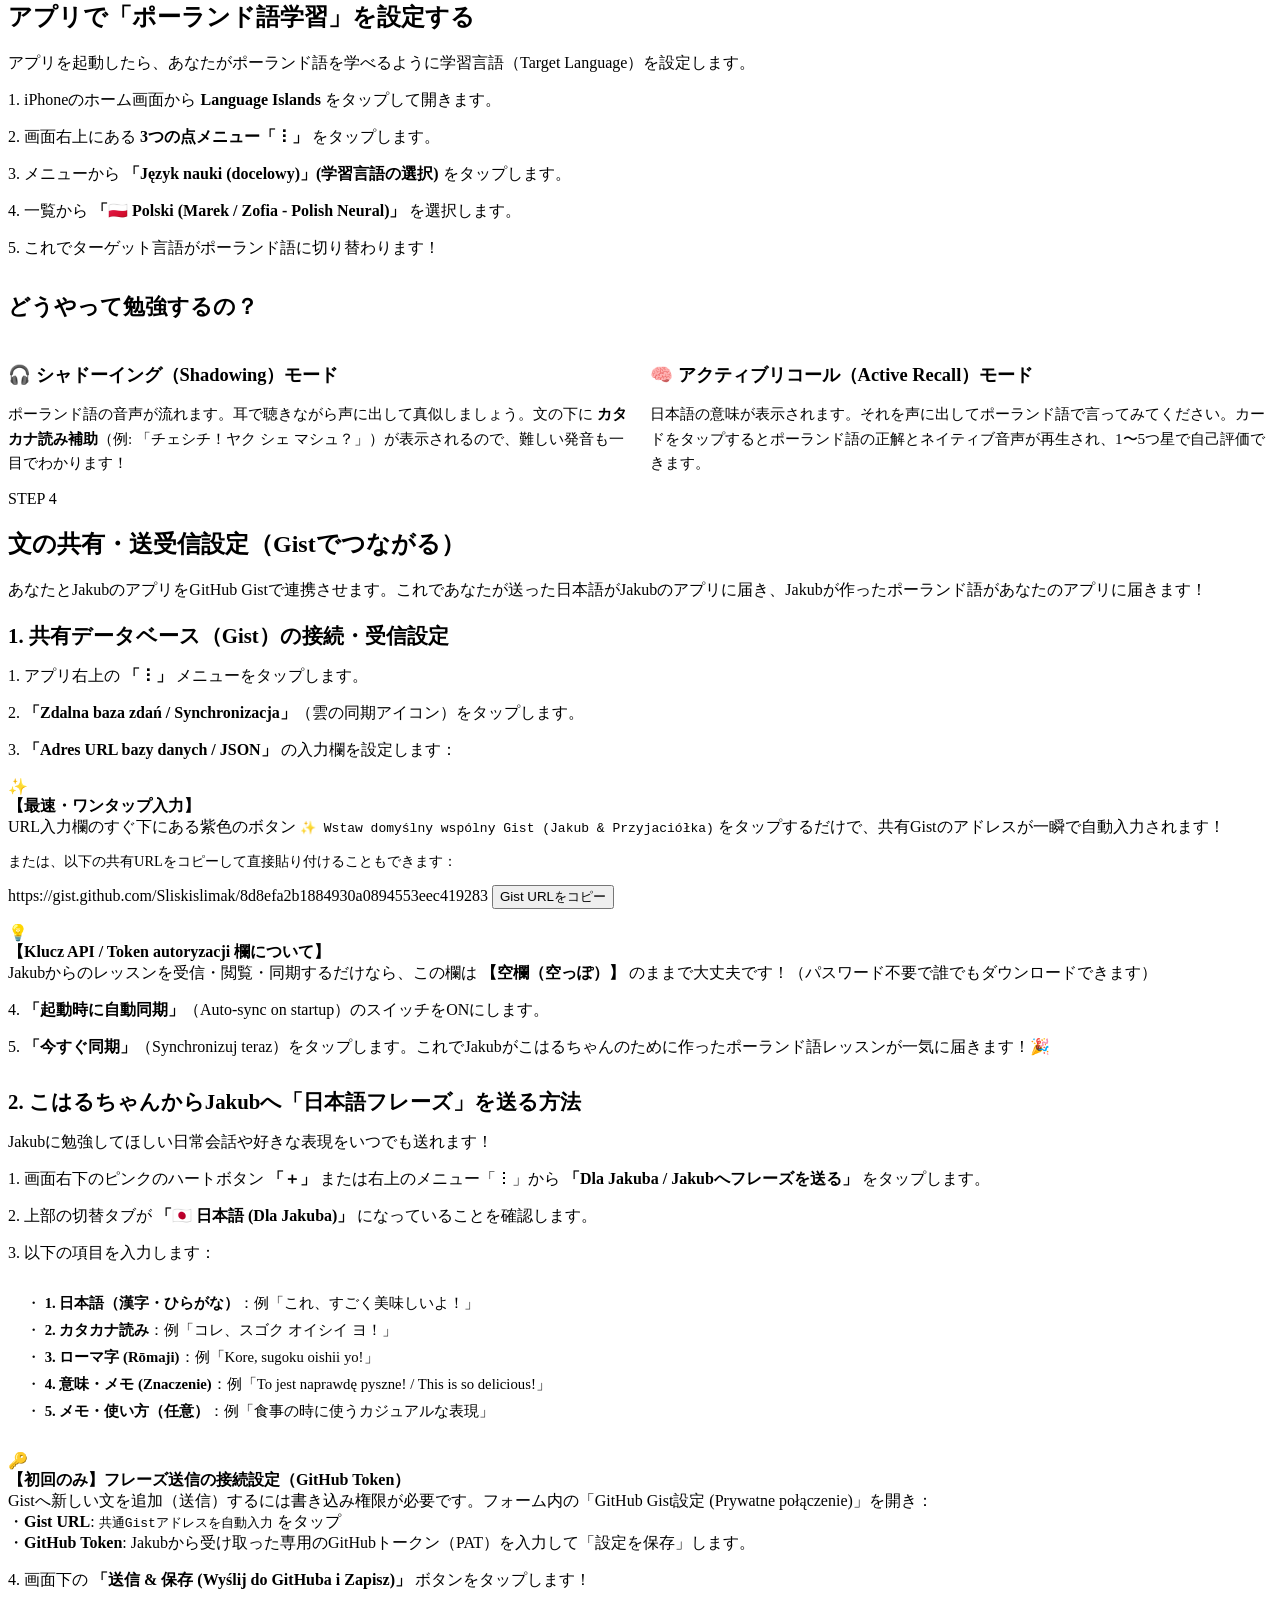
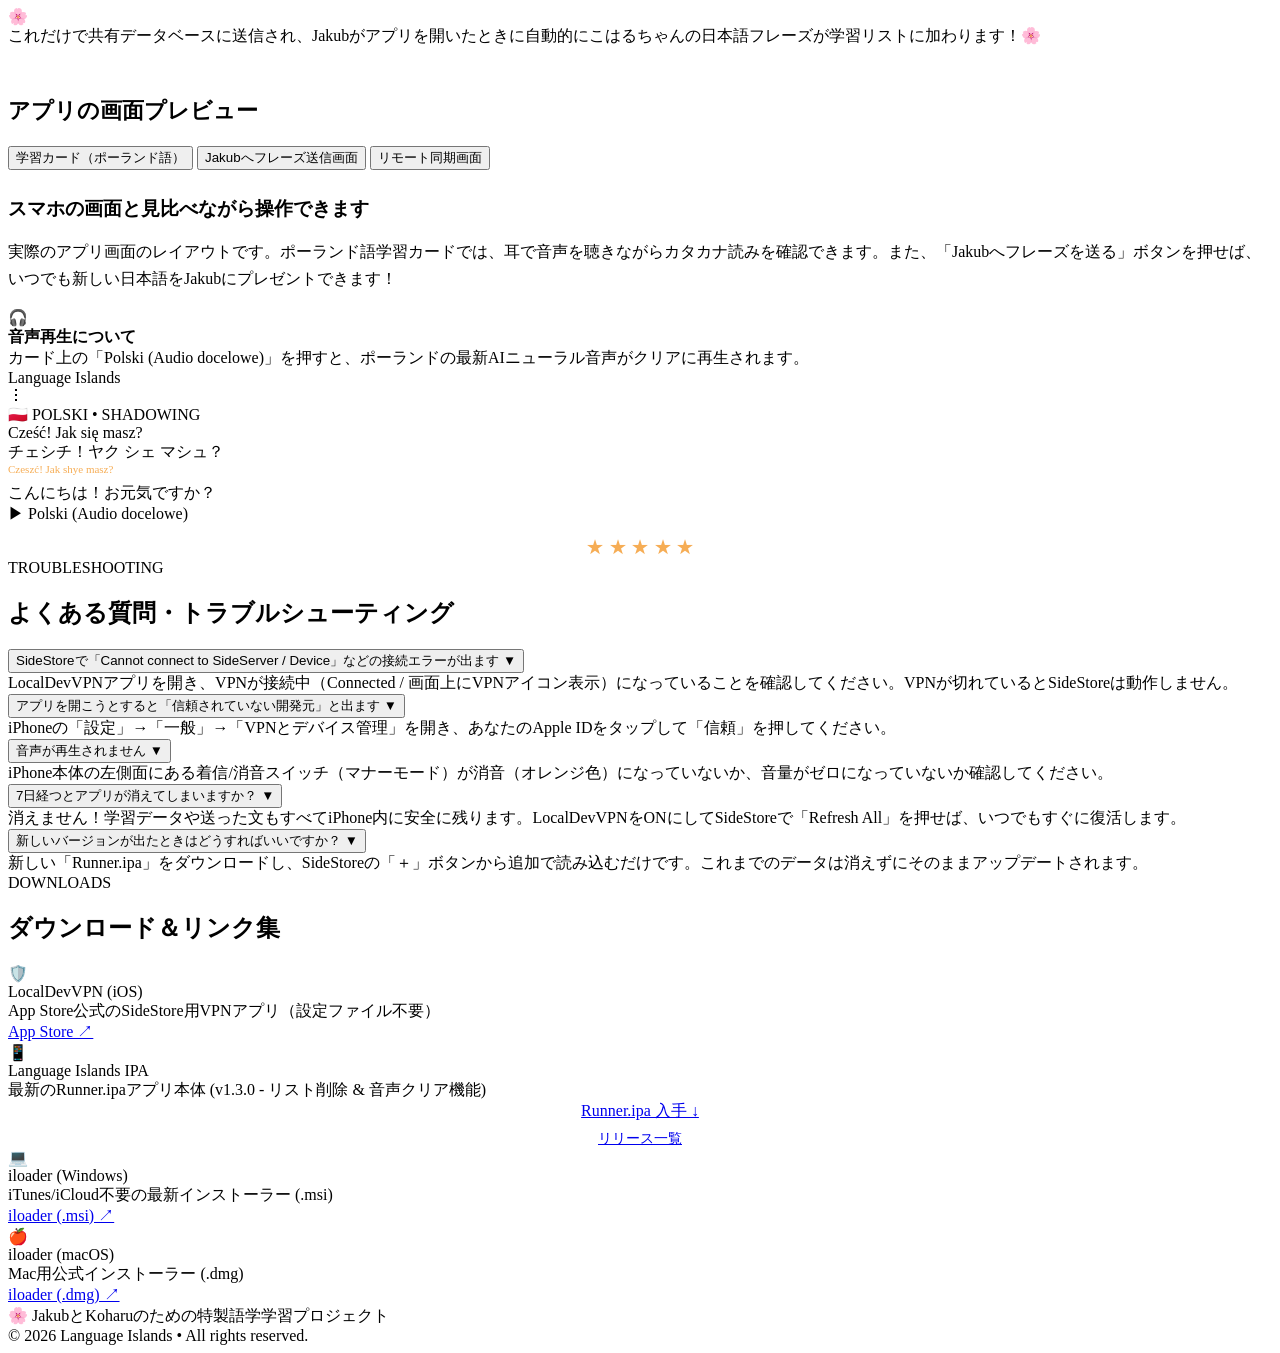
==== commit 5cb5937f: "docs(pages): add Language Islands v1.3.0 release portal and IPA download links" ====
--- a/index.html
+++ b/index.html
@@ -344,7 +344,7 @@
         <!-- Direct Download Button for IPA & Version Portal -->
         <div style="text-align: center; margin: 30px 0;">
           <div class="btn-group" style="justify-content: center; gap: 14px; flex-wrap: wrap;">
-            <a href="https://github.com/Sliskislimak/language_islands_app/releases/download/v1.0.0/Runner.ipa" download="Runner.ipa" class="btn-primary" style="font-size: 1.1rem; padding: 16px 36px;" data-i18n="downloadIpaBtn">
+            <a href="https://github.com/Sliskislimak/language_islands_app/releases/download/v1.3.0/Runner.ipa" download="Runner.ipa" class="btn-primary" style="font-size: 1.1rem; padding: 16px 36px;" data-i18n="downloadIpaBtn">
               Runner.ipa (最新版アプリ) をダウンロード ↓
             </a>
             <a href="releases.html" class="btn-secondary" style="font-size: 1rem; padding: 16px 28px;" data-i18n="viewAllVersionsBtn">
@@ -724,10 +724,10 @@
             <div>
               <div class="resource-icon">📱</div>
               <div class="resource-title" data-i18n="resAppTitle">Language Islands IPA</div>
-              <div class="resource-desc" data-i18n="resAppDesc">最新のRunner.ipaアプリ本体 (v1.0.0)</div>
+              <div class="resource-desc" data-i18n="resAppDesc">最新のRunner.ipaアプリ本体 (v1.3.0)</div>
             </div>
             <div style="display: flex; flex-direction: column; gap: 8px;">
-              <a href="https://github.com/Sliskislimak/language_islands_app/releases/download/v1.0.0/Runner.ipa" download="Runner.ipa" class="btn-primary" style="text-align: center;">
+              <a href="https://github.com/Sliskislimak/language_islands_app/releases/download/v1.3.0/Runner.ipa" download="Runner.ipa" class="btn-primary" style="text-align: center;">
                 Runner.ipa 入手 ↓
               </a>
               <a href="releases.html" class="btn-secondary" style="text-align: center; font-size: 0.85rem;" data-i18n="navVersions">
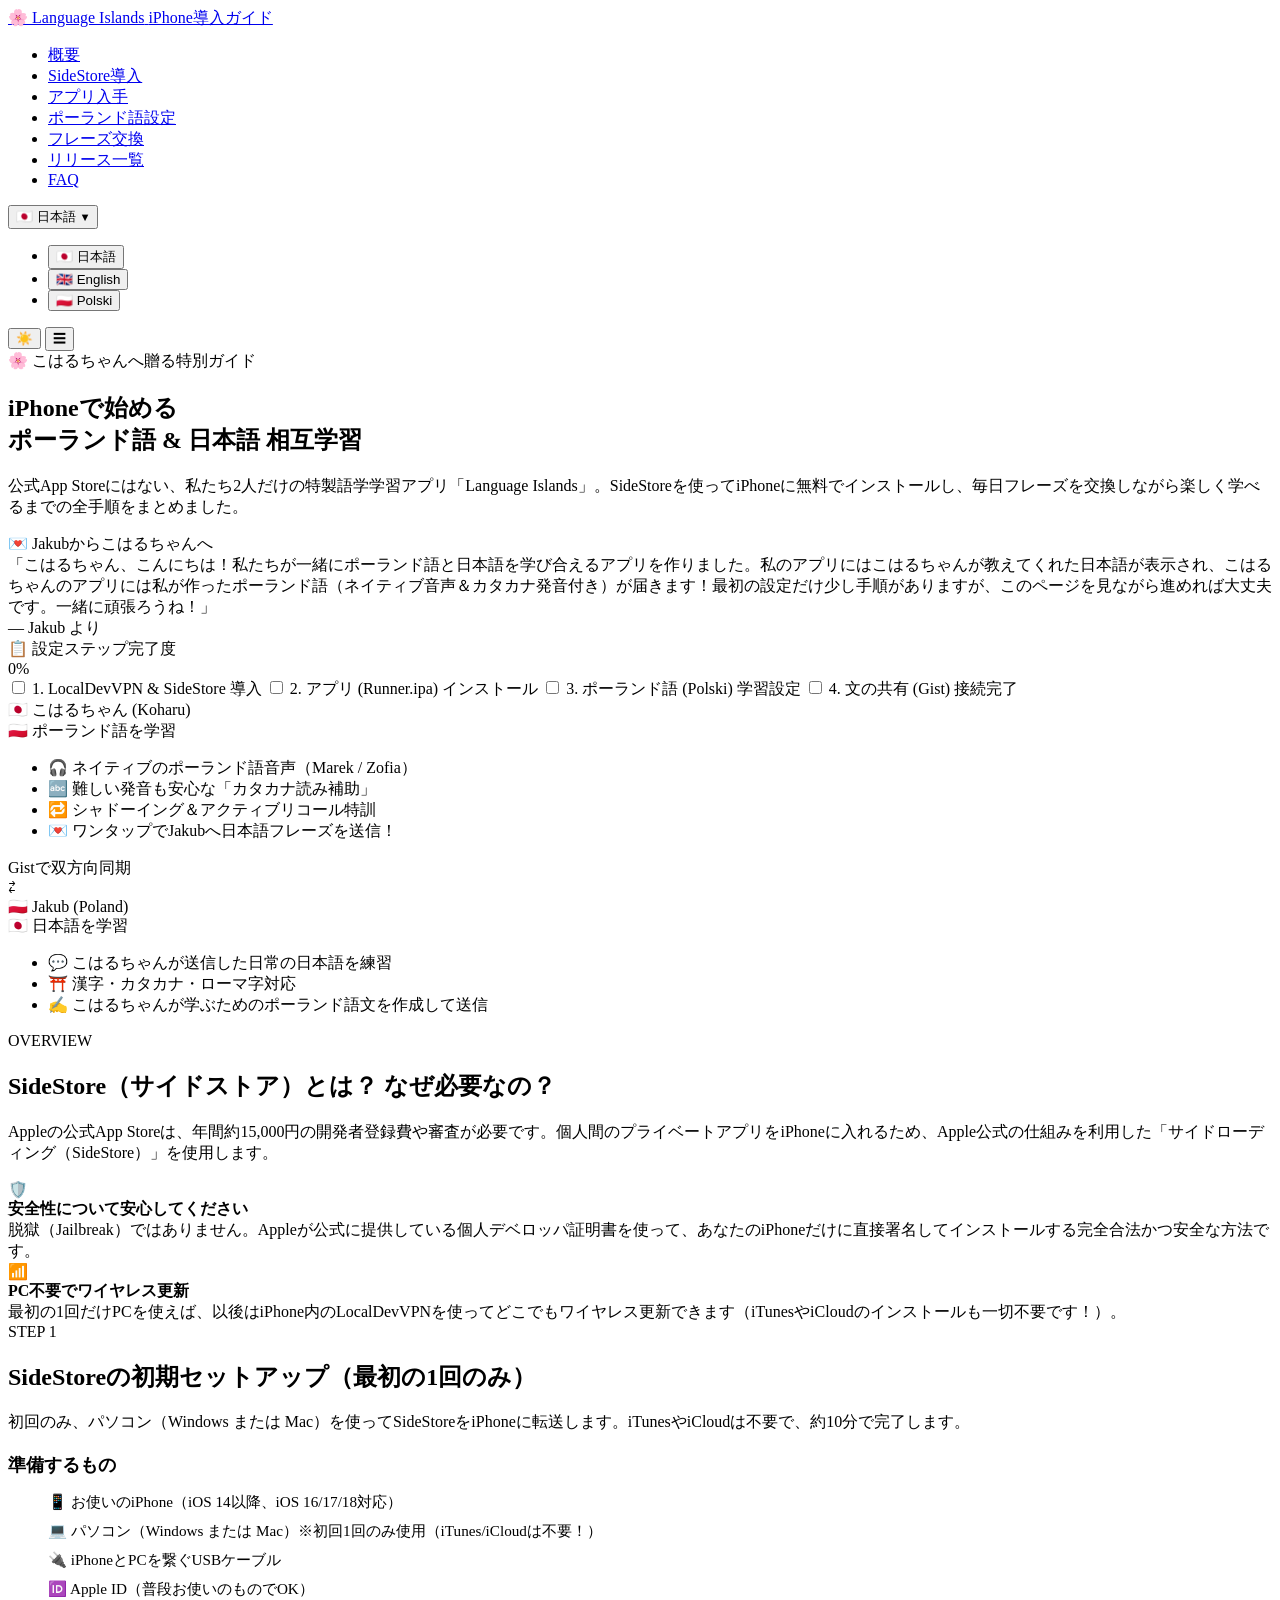
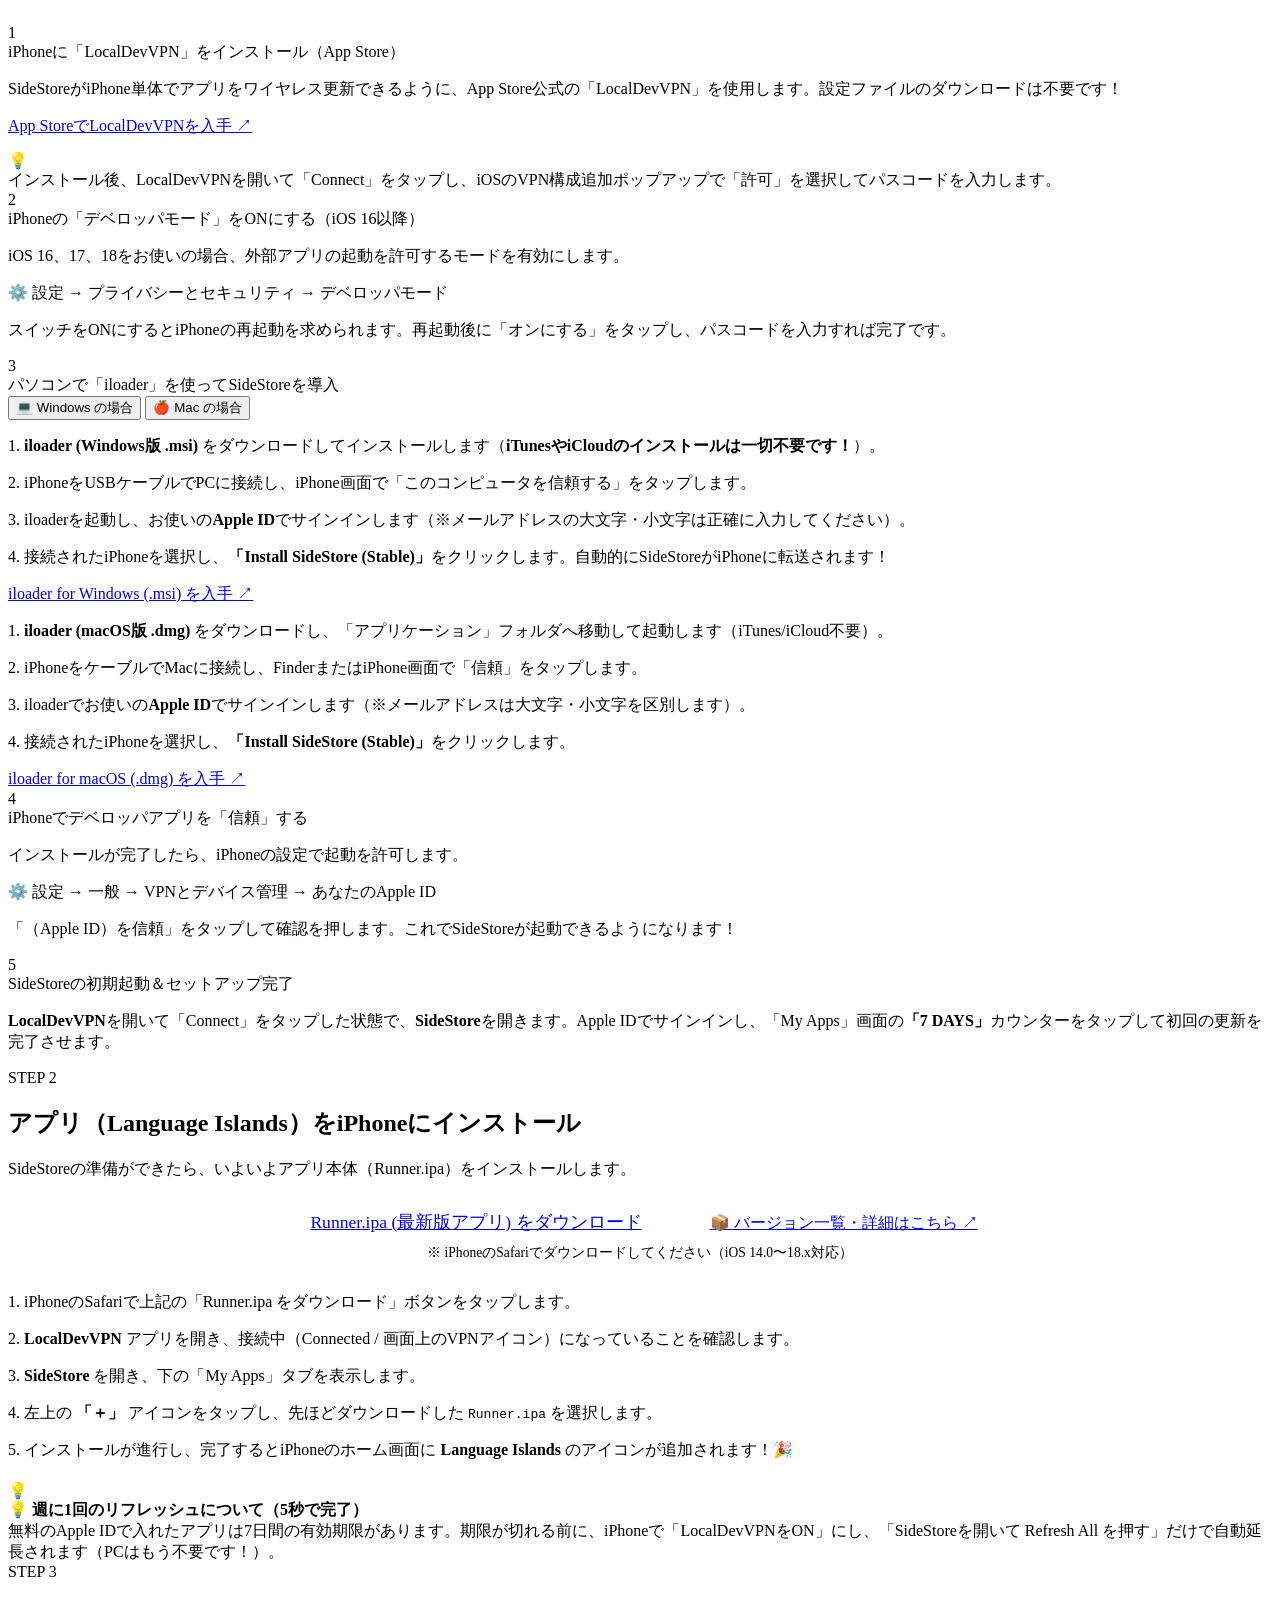
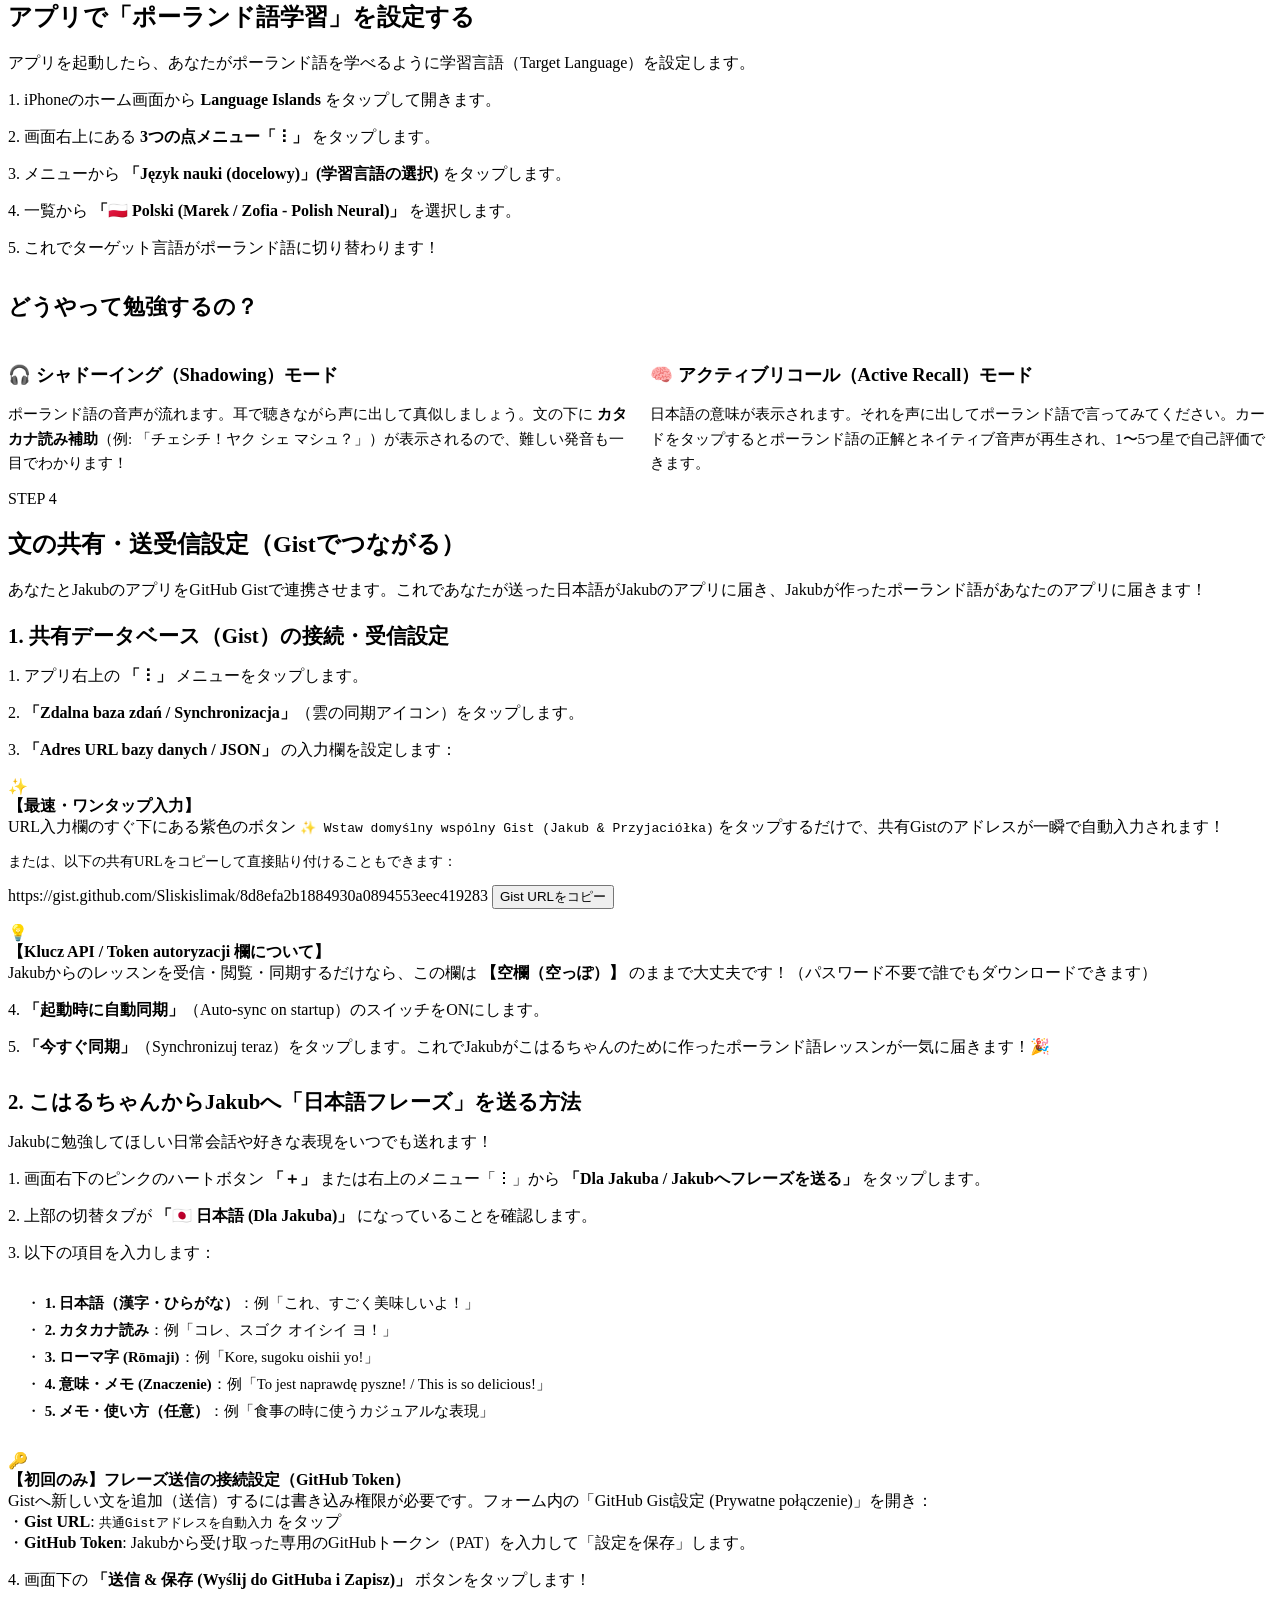
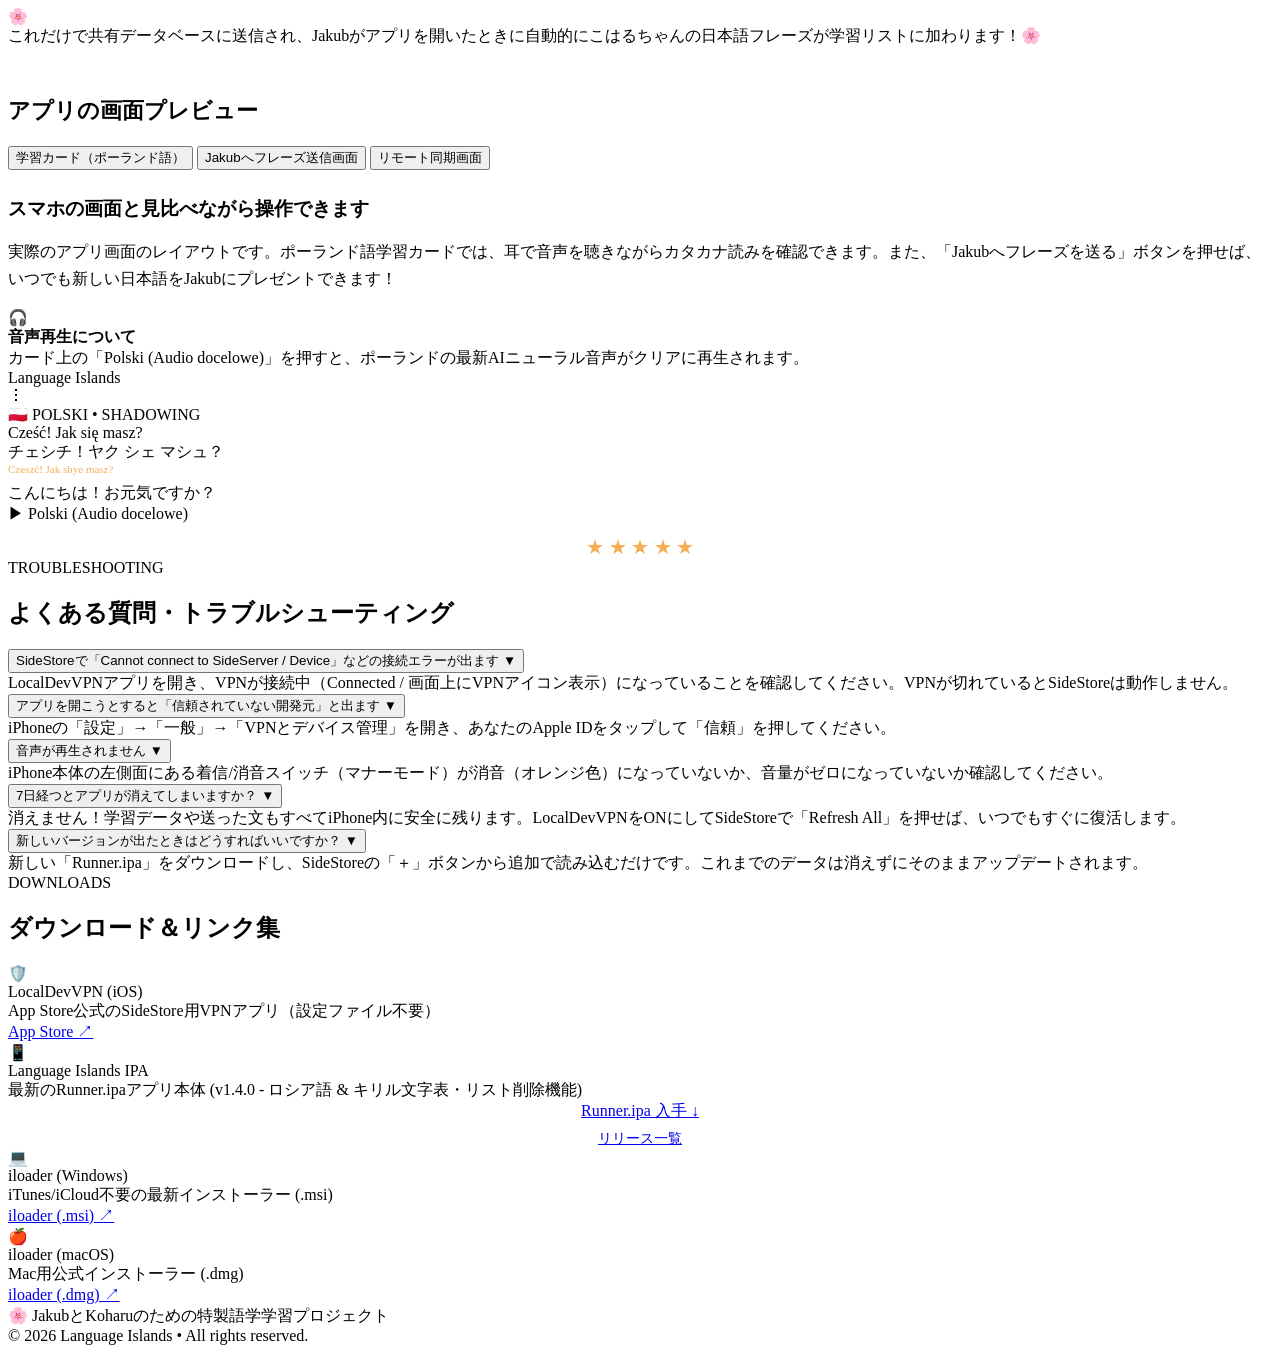
==== commit 408c8d56: "docs(pages): add Language Islands v1.4.0 release portal and IPA download links" ====
--- a/index.html
+++ b/index.html
@@ -344,7 +344,7 @@
         <!-- Direct Download Button for IPA & Version Portal -->
         <div style="text-align: center; margin: 30px 0;">
           <div class="btn-group" style="justify-content: center; gap: 14px; flex-wrap: wrap;">
-            <a href="https://github.com/Sliskislimak/language_islands_app/releases/download/v1.3.0/Runner.ipa" download="Runner.ipa" class="btn-primary" style="font-size: 1.1rem; padding: 16px 36px;" data-i18n="downloadIpaBtn">
+            <a href="https://github.com/Sliskislimak/language_islands_app/releases/download/v1.4.0/Runner.ipa" download="Runner.ipa" class="btn-primary" style="font-size: 1.1rem; padding: 16px 36px;" data-i18n="downloadIpaBtn">
               Runner.ipa (最新版アプリ) をダウンロード ↓
             </a>
             <a href="releases.html" class="btn-secondary" style="font-size: 1rem; padding: 16px 28px;" data-i18n="viewAllVersionsBtn">
@@ -724,10 +724,10 @@
             <div>
               <div class="resource-icon">📱</div>
               <div class="resource-title" data-i18n="resAppTitle">Language Islands IPA</div>
-              <div class="resource-desc" data-i18n="resAppDesc">最新のRunner.ipaアプリ本体 (v1.3.0)</div>
+              <div class="resource-desc" data-i18n="resAppDesc">最新のRunner.ipaアプリ本体 (v1.4.0)</div>
             </div>
             <div style="display: flex; flex-direction: column; gap: 8px;">
-              <a href="https://github.com/Sliskislimak/language_islands_app/releases/download/v1.3.0/Runner.ipa" download="Runner.ipa" class="btn-primary" style="text-align: center;">
+              <a href="https://github.com/Sliskislimak/language_islands_app/releases/download/v1.4.0/Runner.ipa" download="Runner.ipa" class="btn-primary" style="text-align: center;">
                 Runner.ipa 入手 ↓
               </a>
               <a href="releases.html" class="btn-secondary" style="text-align: center; font-size: 0.85rem;" data-i18n="navVersions">
